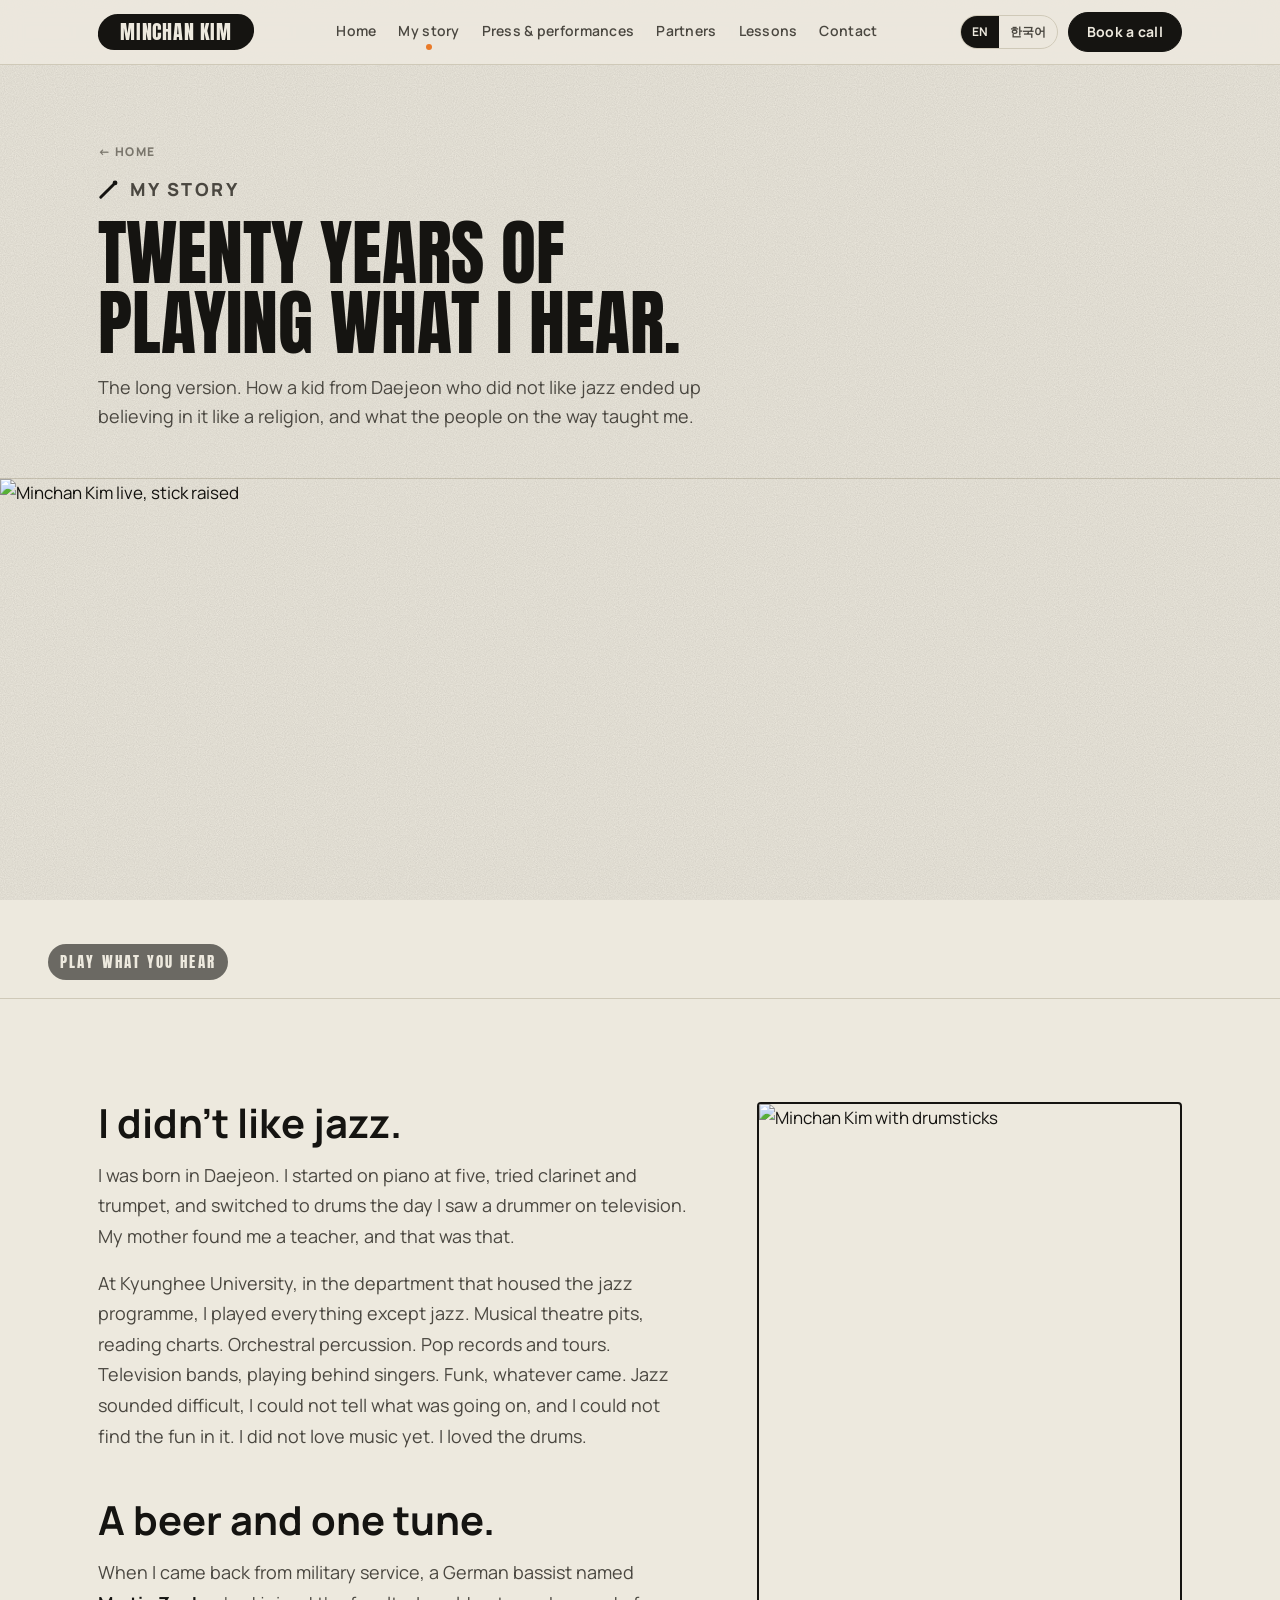
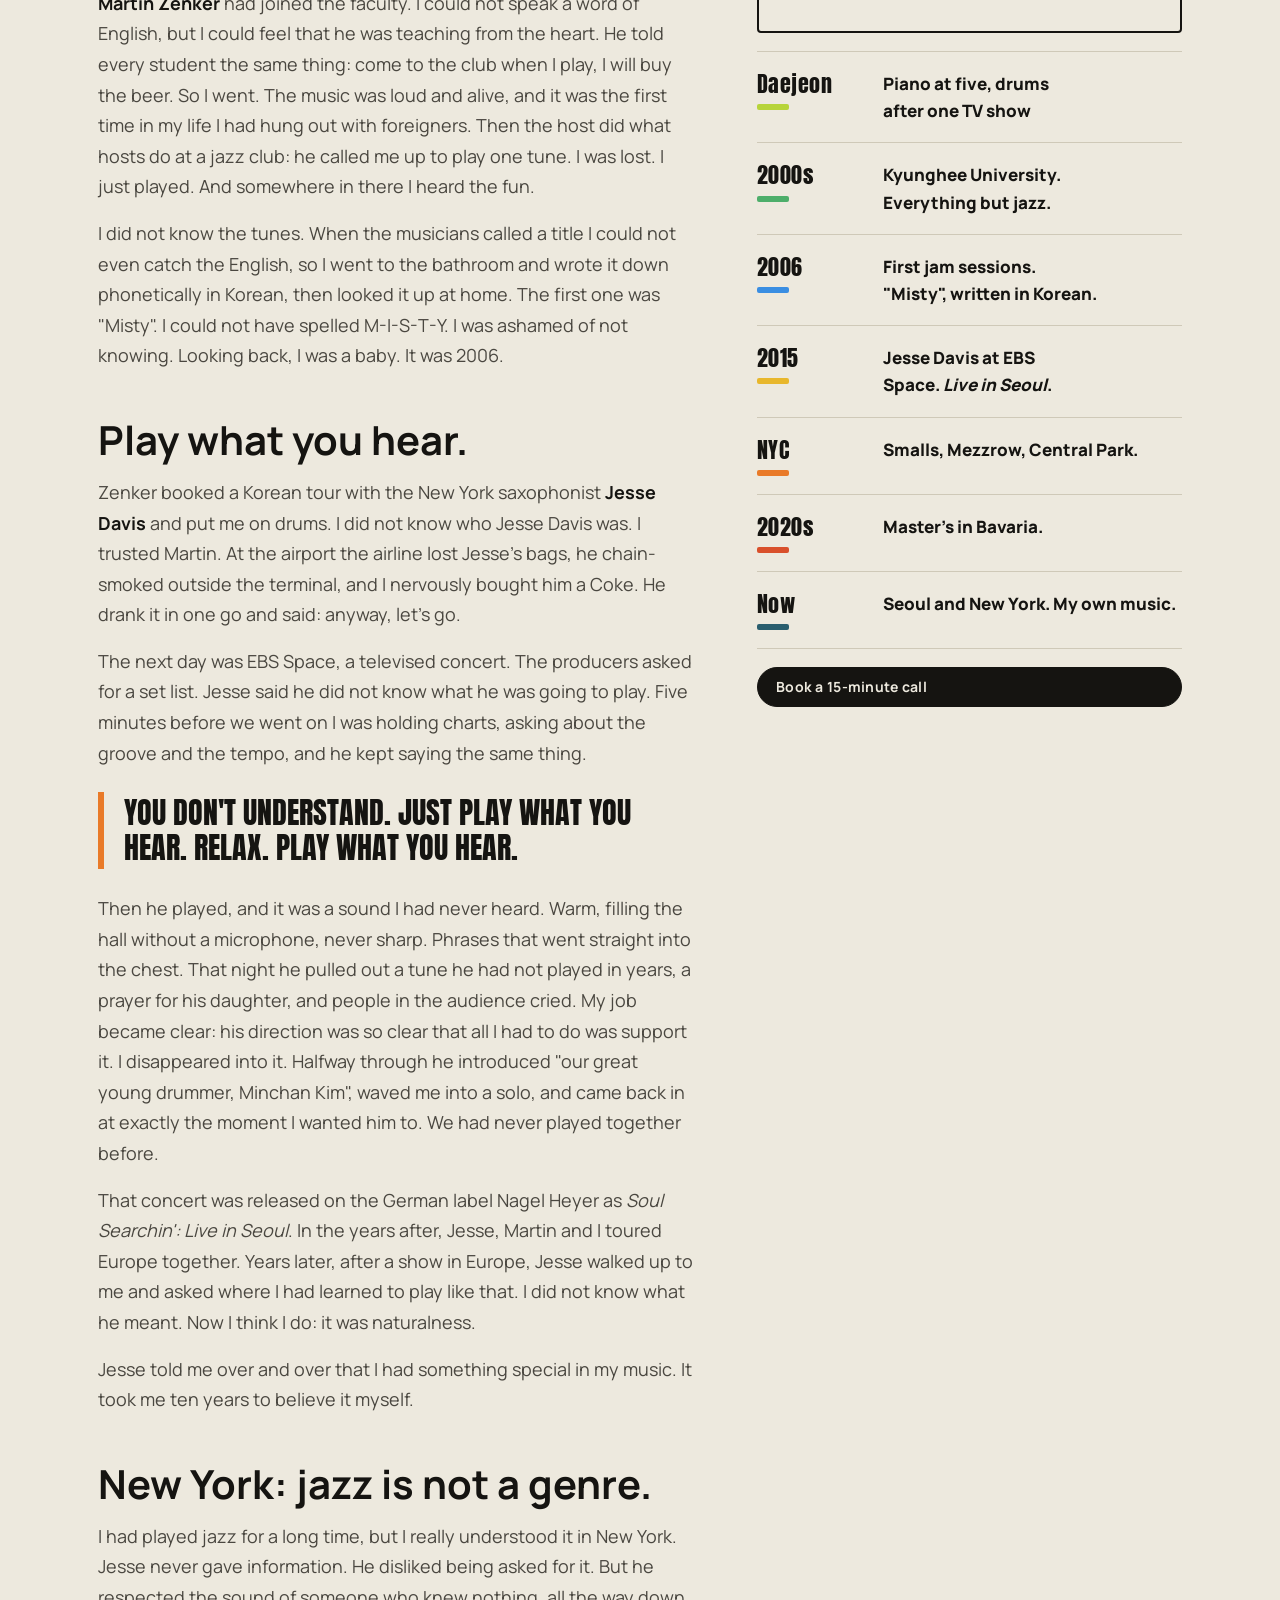
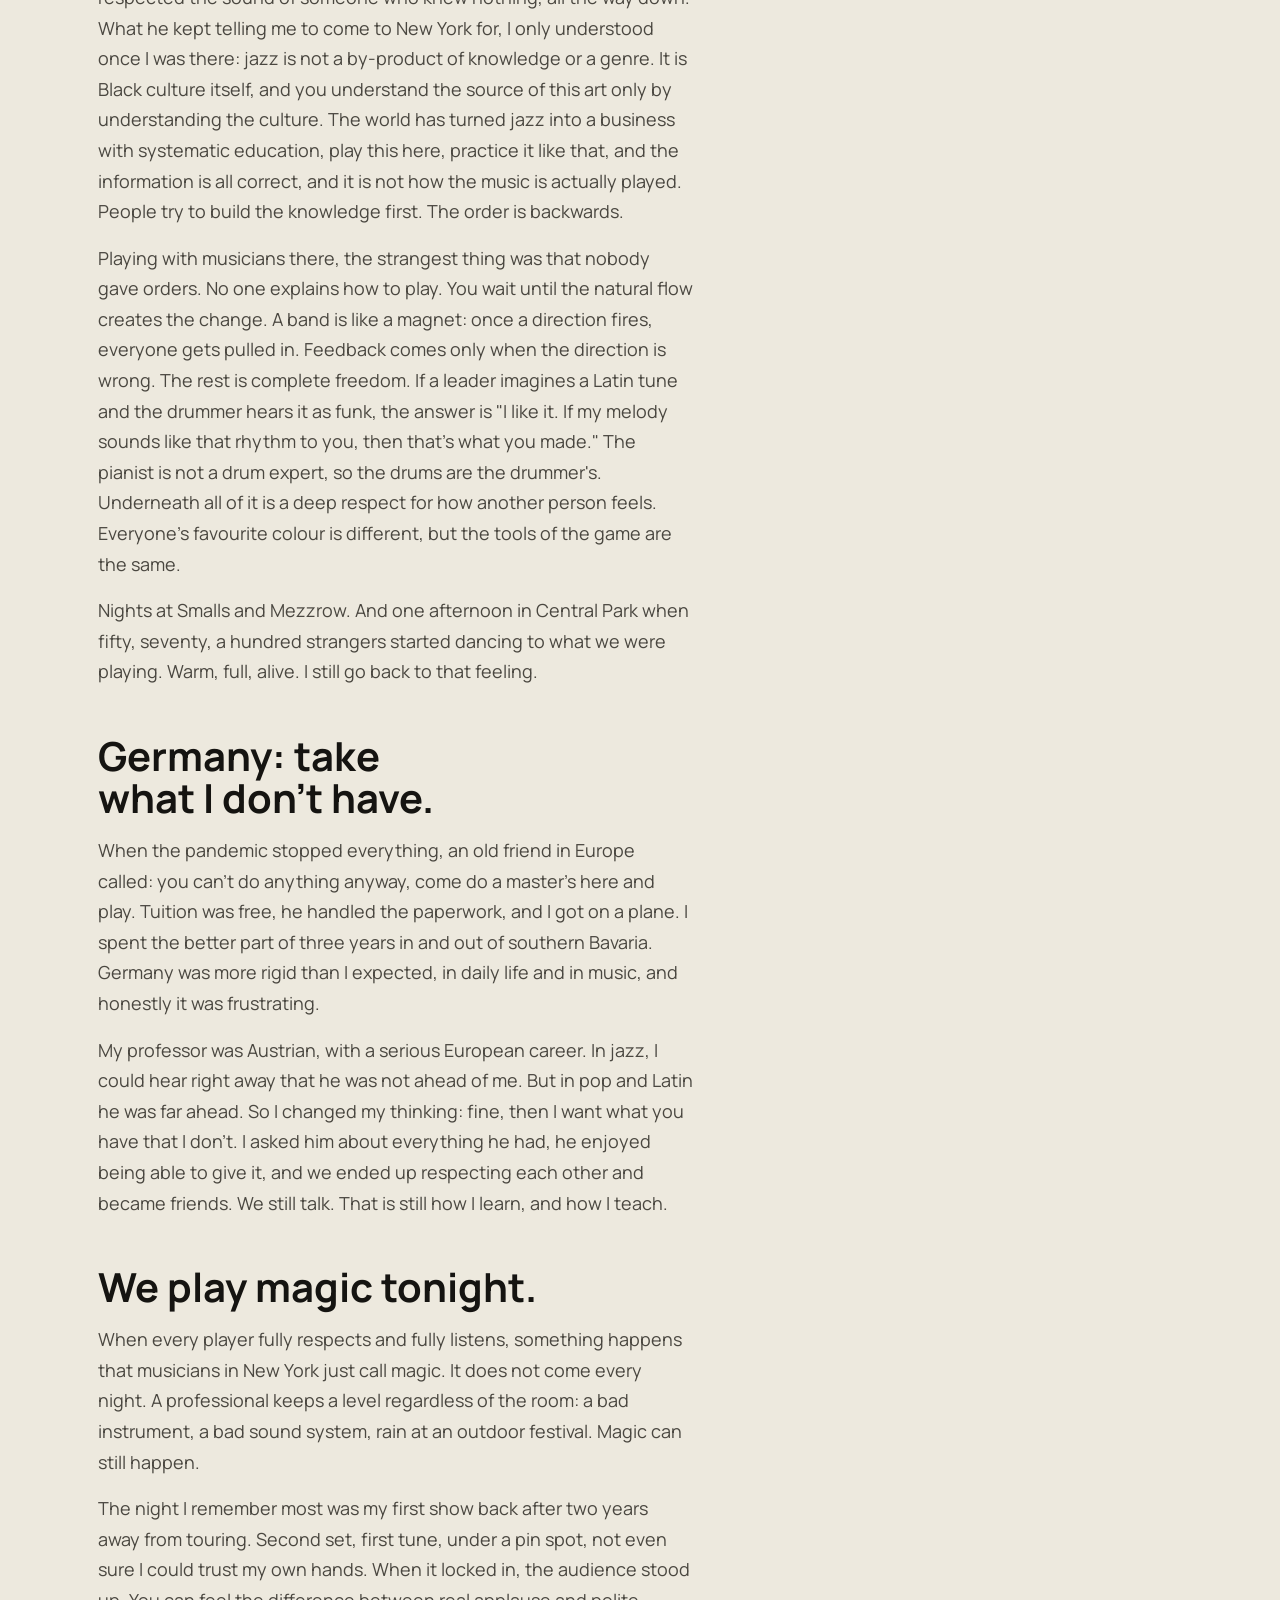
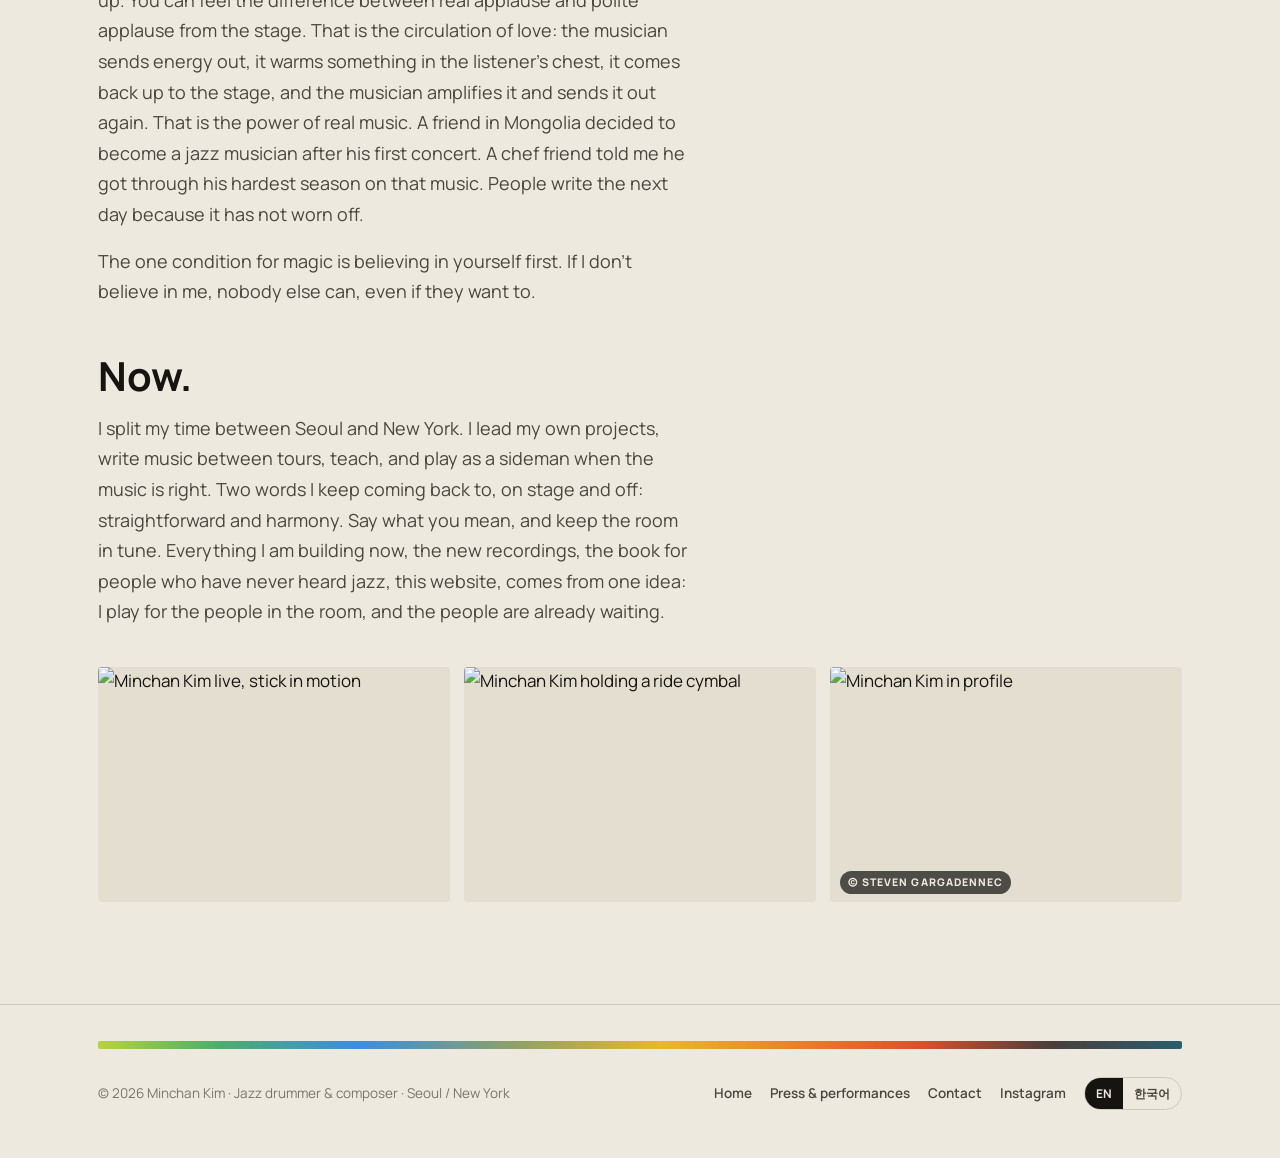
==== about.html @ 1ab917f2 "Add files via upload" ====
<!doctype html>
<html lang="en">
<head>
<meta charset="utf-8">
<meta name="viewport" content="width=device-width, initial-scale=1, viewport-fit=cover">
<title>My Story · Minchan Kim</title>
<link rel="preconnect" href="https://fonts.googleapis.com">
<link rel="stylesheet" href="https://fonts.googleapis.com/css2?family=Anton&family=Black+Han+Sans&family=Manrope:wght@400;500;600;700;800&family=Noto+Sans+KR:wght@400;500;700&display=swap">
<link rel="stylesheet" href="site.css">
</head>
<body>
<svg width="0" height="0" style="position:absolute" aria-hidden="true">
  <symbol id="stick" viewBox="0 0 24 24"><path d="M3 21 L17 7" stroke="currentColor" stroke-width="3.2" stroke-linecap="round" fill="none"/><path d="M3 21 L16.5 7.5" stroke="currentColor" stroke-width="1.6" stroke-linecap="round" fill="none" opacity=".5"/><circle cx="18.6" cy="5.4" r="2.6" fill="currentColor"/></symbol>
</svg>

<header class="nav">
  <div class="wrap">
    <a class="mark" href="index.html" data-page="index.html"><span>Minchan Kim</span></a>
    <nav class="links" id="links">
      <a href="index.html" data-page="index.html" data-i="nav.home">Home</a>
      <a href="about.html" class="here" data-page="about.html" data-i="nav.story">My story</a>
      <a href="press.html" data-page="press.html" data-i="nav.press">Press &amp; performances</a>
      <a href="partners.html" data-page="partners.html" data-i="nav.partners">Partners</a>
      <a href="index.html#lessons" data-i="nav.lessons">Lessons</a>
      <a href="index.html#contact" data-i="nav.contact">Contact</a>
    </nav>
    <div class="navr">
      <div class="lang" role="group" aria-label="Language"><button type="button" class="on" data-lang="en">EN</button><button type="button" data-lang="ko">한국어</button></div>
      <a class="btn solid cal" href="#" target="_blank" rel="noopener" data-i="nav.book">Book a call</a>
      <button class="btn menu-btn" id="menuBtn" aria-expanded="false" aria-controls="links" data-i="nav.menu">Menu</button>
    </div>
  </div>
</header>

<main>
  <section class="pagehead">
    <div class="wrap">
      <div class="head">
        <a class="crumb" href="index.html" data-page="index.html" data-i="crumb">← Home</a>
        <p class="eyebrow"><svg class="stick"><use href="#stick"/></svg><span data-i="ph.eyebrow">My story</span></p>
        <h1 class="display" data-i="ph.h1">Twenty years of<br>playing what I hear.</h1>
        <p data-i="ph.intro">The long version. How a kid from Daejeon who did not like jazz ended up believing in it like a religion, and what the people on the way taught me.</p>
      </div>
    </div>
  </section>

  <div class="band"><img src="img/live-bw-1.jpg" alt="Minchan Kim live, stick raised"><span class="cap" data-i="band.cap">Play what you hear</span></div>

  <section class="block">
    <div class="wrap">
      <div class="article">
        <div class="prose" data-i="story">
          <h2>I didn't like jazz.</h2>
          <p>I was born in Daejeon. I started on piano at five, tried clarinet and trumpet, and switched to drums the day I saw a drummer on television. My mother found me a teacher, and that was that.</p>
          <p>At Kyunghee University, in the department that housed the jazz programme, I played everything except jazz. Musical theatre pits, reading charts. Orchestral percussion. Pop records and tours. Television bands, playing behind singers. Funk, whatever came. Jazz sounded difficult, I could not tell what was going on, and I could not find the fun in it. I did not love music yet. I loved the drums.</p>

          <h2>A beer and one tune.</h2>
          <p>When I came back from military service, a German bassist named <strong>Martin Zenker</strong> had joined the faculty. I could not speak a word of English, but I could feel that he was teaching from the heart. He told every student the same thing: come to the club when I play, I will buy the beer. So I went. The music was loud and alive, and it was the first time in my life I had hung out with foreigners. Then the host did what hosts do at a jazz club: he called me up to play one tune. I was lost. I just played. And somewhere in there I heard the fun.</p>
          <p>I did not know the tunes. When the musicians called a title I could not even catch the English, so I went to the bathroom and wrote it down phonetically in Korean, then looked it up at home. The first one was "Misty". I could not have spelled M-I-S-T-Y. I was ashamed of not knowing. Looking back, I was a baby. It was 2006.</p>

          <h2>Play what you hear.</h2>
          <p>Zenker booked a Korean tour with the New York saxophonist <strong>Jesse Davis</strong> and put me on drums. I did not know who Jesse Davis was. I trusted Martin. At the airport the airline lost Jesse's bags, he chain-smoked outside the terminal, and I nervously bought him a Coke. He drank it in one go and said: anyway, let's go.</p>
          <p>The next day was EBS Space, a televised concert. The producers asked for a set list. Jesse said he did not know what he was going to play. Five minutes before we went on I was holding charts, asking about the groove and the tempo, and he kept saying the same thing.</p>
          <blockquote>You don't understand. Just play what you hear. Relax. Play what you hear.</blockquote>
          <p>Then he played, and it was a sound I had never heard. Warm, filling the hall without a microphone, never sharp. Phrases that went straight into the chest. That night he pulled out a tune he had not played in years, a prayer for his daughter, and people in the audience cried. My job became clear: his direction was so clear that all I had to do was support it. I disappeared into it. Halfway through he introduced "our great young drummer, Minchan Kim", waved me into a solo, and came back in at exactly the moment I wanted him to. We had never played together before.</p>
          <p>That concert was released on the German label Nagel Heyer as <em>Soul Searchin': Live in Seoul</em>. In the years after, Jesse, Martin and I toured Europe together. Years later, after a show in Europe, Jesse walked up to me and asked where I had learned to play like that. I did not know what he meant. Now I think I do: it was naturalness.</p>
          <p>Jesse told me over and over that I had something special in my music. It took me ten years to believe it myself.</p>

          <h2>New York: jazz is not a genre.</h2>
          <p>I had played jazz for a long time, but I really understood it in New York. Jesse never gave information. He disliked being asked for it. But he respected the sound of someone who knew nothing, all the way down. What he kept telling me to come to New York for, I only understood once I was there: jazz is not a by-product of knowledge or a genre. It is Black culture itself, and you understand the source of this art only by understanding the culture. The world has turned jazz into a business with systematic education, play this here, practice it like that, and the information is all correct, and it is not how the music is actually played. People try to build the knowledge first. The order is backwards.</p>
          <p>Playing with musicians there, the strangest thing was that nobody gave orders. No one explains how to play. You wait until the natural flow creates the change. A band is like a magnet: once a direction fires, everyone gets pulled in. Feedback comes only when the direction is wrong. The rest is complete freedom. If a leader imagines a Latin tune and the drummer hears it as funk, the answer is "I like it. If my melody sounds like that rhythm to you, then that's what you made." The pianist is not a drum expert, so the drums are the drummer's. Underneath all of it is a deep respect for how another person feels. Everyone's favourite colour is different, but the tools of the game are the same.</p>
          <p>Nights at Smalls and Mezzrow. And one afternoon in Central Park when fifty, seventy, a hundred strangers started dancing to what we were playing. Warm, full, alive. I still go back to that feeling.</p>

          <h2>Germany: take what I don't have.</h2>
          <p>When the pandemic stopped everything, an old friend in Europe called: you can't do anything anyway, come do a master's here and play. Tuition was free, he handled the paperwork, and I got on a plane. I spent the better part of three years in and out of southern Bavaria. Germany was more rigid than I expected, in daily life and in music, and honestly it was frustrating.</p>
          <p>My professor was Austrian, with a serious European career. In jazz, I could hear right away that he was not ahead of me. But in pop and Latin he was far ahead. So I changed my thinking: fine, then I want what you have that I don't. I asked him about everything he had, he enjoyed being able to give it, and we ended up respecting each other and became friends. We still talk. That is still how I learn, and how I teach.</p>

          <h2>We play magic tonight.</h2>
          <p>When every player fully respects and fully listens, something happens that musicians in New York just call magic. It does not come every night. A professional keeps a level regardless of the room: a bad instrument, a bad sound system, rain at an outdoor festival. Magic can still happen.</p>
          <p>The night I remember most was my first show back after two years away from touring. Second set, first tune, under a pin spot, not even sure I could trust my own hands. When it locked in, the audience stood up. You can feel the difference between real applause and polite applause from the stage. That is the circulation of love: the musician sends energy out, it warms something in the listener's chest, it comes back up to the stage, and the musician amplifies it and sends it out again. That is the power of real music. A friend in Mongolia decided to become a jazz musician after his first concert. A chef friend told me he got through his hardest season on that music. People write the next day because it has not worn off.</p>
          <p>The one condition for magic is believing in yourself first. If I don't believe in me, nobody else can, even if they want to.</p>

          <h2>Now.</h2>
          <p>I split my time between Seoul and New York. I lead my own projects, write music between tours, teach, and play as a sideman when the music is right. Two words I keep coming back to, on stage and off: straightforward and harmony. Say what you mean, and keep the room in tune. Everything I am building now, the new recordings, the book for people who have never heard jazz, this website, comes from one idea: I play for the people in the room, and the people are already waiting.</p>
        </div>

        <aside class="side">
          <div class="photo"><img src="img/portrait-sticks.jpg" alt="Minchan Kim with drumsticks" style="object-position:50% 25%"></div>
          <div class="timeline" data-i="timeline">
            <div class="tl"><div class="when">Daejeon<b style="background:var(--lime)"></b></div><div><h3>Piano at five, drums after one TV show</h3></div></div>
            <div class="tl"><div class="when">2000s<b style="background:var(--green)"></b></div><div><h3>Kyunghee University. Everything but jazz.</h3></div></div>
            <div class="tl"><div class="when">2006<b style="background:var(--sky)"></b></div><div><h3>First jam sessions. "Misty", written in Korean.</h3></div></div>
            <div class="tl"><div class="when">2015<b style="background:var(--mustard)"></b></div><div><h3>Jesse Davis at EBS Space. <em>Live in Seoul</em>.</h3></div></div>
            <div class="tl"><div class="when">NYC<b style="background:var(--orange)"></b></div><div><h3>Smalls, Mezzrow, Central Park.</h3></div></div>
            <div class="tl"><div class="when">2020s<b style="background:var(--red)"></b></div><div><h3>Master's in Bavaria.</h3></div></div>
            <div class="tl"><div class="when">Now<b style="background:var(--teal)"></b></div><div><h3>Seoul and New York. My own music.</h3></div></div>
          </div>
          <a class="btn solid cal" href="#" target="_blank" rel="noopener" data-i="side.btn">Book a 15-minute call</a>
        </aside>
      </div>
      <div class="strip">
        <figure><img src="img/live-bw-blur.jpg" alt="Minchan Kim live, stick in motion" loading="lazy"></figure>
        <figure><img src="img/portrait-ride.jpg" alt="Minchan Kim holding a ride cymbal" loading="lazy" style="object-position:50% 20%"></figure>
        <figure><img src="img/profile-standing.jpg" alt="Minchan Kim in profile" loading="lazy" style="object-position:50% 30%"><figcaption>© Steven Gargadennec</figcaption></figure>
      </div>
    </div>
  </section>
</main>

<footer>
  <div class="wrap">
    <div class="bar"></div>
    <div class="row">
      <span data-i="foot.copy">© 2026 Minchan Kim · Jazz drummer &amp; composer · Seoul / New York</span>
      <nav>
        <a href="index.html" data-page="index.html" data-i="nav.home2">Home</a><a href="press.html" data-page="press.html" data-i="nav.press2">Press &amp; performances</a><a href="index.html#contact" data-i="nav.contact2">Contact</a><a data-ig href="https://www.instagram.com/minchan_jazz/" target="_blank" rel="noopener">Instagram</a>
        <span class="lang" role="group" aria-label="Language"><button type="button" class="on" data-lang="en">EN</button><button type="button" data-lang="ko">한국어</button></span>
      </nav>
    </div>
  </div>
</footer>

<div class="fab" id="fab" aria-label="Contact">
  <span class="dot" aria-hidden="true"></span><span class="t" data-i="fab.t">Want to work together?</span>
  <a class="btn lime cal" href="#" target="_blank" rel="noopener" data-i="fab.call">Book a call</a>
  <a class="btn ghost" href="index.html#contact" data-i="fab.msg">Message</a>
</div>

<script>
window.KO = {
  'nav.home': '홈', 'nav.story': '제 이야기', 'nav.press': '공연과 기사', 'nav.partners': '파트너', 'nav.lessons': '레슨', 'nav.contact': '연락', 'nav.book': '통화 예약', 'nav.menu': '메뉴',
  'nav.home2': '홈', 'nav.press2': '공연과 기사', 'nav.contact2': '연락',
  'crumb': '← 홈', 'ph.eyebrow': '제 이야기', 'ph.h1': '들리는 대로 친,<br>스무 해.',
  'ph.intro': '긴 버전입니다. 재즈를 싫어하던 대전 아이가 어쩌다 이 음악을 종교처럼 믿게 됐는지, 그 길에서 만난 사람들이 무엇을 가르쳐 줬는지.',
  'story': '<h2>재즈를 좋아하지 않았습니다.</h2><p>저는 대전에서 태어났습니다. 다섯 살에 피아노를 시작했고, 클라리넷과 트럼펫을 거쳐, 텔레비전에서 드러머를 본 날 드럼으로 돌아섰습니다. 어머니가 선생님을 찾아 주셨고, 그걸로 정해졌습니다.</p><p>경희대학교 재즈 전공이 있던 학과에서, 저는 재즈만 빼고 다 쳤습니다. 뮤지컬 밴드에서 악보를 보며 연주했고, 오케스트라 타악기를 쳤고, 가요 음반과 투어에 참여했고, 방송에서 가수 뒤에서 쳤습니다. 펑크든 뭐든 오는 대로 쳤습니다. 재즈는 어렵게만 들렸고, 뭘 하는 건지 모르겠고, 그 안에서 어떤 재미도 찾지 못했습니다. 그때 저는 음악을 사랑한 게 아니었습니다. 드럼을 사랑했습니다.</p><h2>맥주 한 잔과 한 곡.</h2><p>군 복무를 마치고 복학했을 때, 독일에서 온 베이시스트 <strong>마틴 젠커</strong>가 학교에 와 있었습니다. 저는 영어를 한마디도 못 했지만, 이 사람이 마음으로 가르치려 한다는 건 느껴졌습니다. 그는 학생들에게 늘 같은 말을 했습니다. 내가 연주하는 날 클럽에 와라, 맥주는 내가 산다. 그래서 갔습니다. 음악은 시끄럽고 살아 있었고, 태어나서 처음으로 외국인들과 어울린 날이었습니다. 그리고 호스트가 재즈 클럽에서 늘 하는 일을 했습니다. 저를 무대로 불러 한 곡을 치게 한 겁니다. 뭐가 뭔지 몰랐습니다. 그냥 쳤습니다. 그 안 어딘가에서, 재미가 들렸습니다.</p><p>곡을 몰랐습니다. 뮤지션들이 곡 제목을 말하면 영어 발음조차 못 알아들어서, 화장실에 들어가 들리는 대로 한글로 적어 두고 집에 가서 찾아봤습니다. 첫 곡이 “미스티”였습니다. M-I-S-T-Y라고 쓸 줄도 몰랐습니다. 모른다는 게 부끄러웠습니다. 지금 보면, 애기였죠. 2006년이었습니다.</p><h2>들리는 대로 쳐라.</h2><p>젠커가 뉴욕 색소포니스트 <strong>제시 데이비스</strong>의 한국 투어를 잡고 저를 드럼에 앉혔습니다. 제시 데이비스가 누군지도 몰랐습니다. 마틴을 믿었을 뿐입니다. 공항에서 항공사가 제시의 짐을 잃어버렸고, 그는 터미널 앞에서 줄담배를 피웠고, 저는 눈치를 보며 콜라를 사다 줬습니다. 그는 단숨에 들이켜고 말했습니다. 아무튼, 가자.</p><p>다음 날은 EBS 스페이스, 방송 녹화 공연이었습니다. 피디들이 세트리스트를 달라고 했습니다. 제시는 뭘 연주할지 모른다고 했습니다. 무대 5분 전, 저는 악보를 들고 그루브와 템포를 물었고, 그는 같은 말만 반복했습니다.</p><blockquote>넌 이해를 못 해. 그냥 들리는 대로 쳐. 릴랙스. 들리는 대로 쳐.</blockquote><p>그리고 그가 연주를 시작했는데, 한 번도 들어 본 적 없는 소리였습니다. 따뜻하고, 마이크 없이도 홀을 다 채우고, 전혀 따갑지 않은 소리. 가슴으로 곧장 들어오는 프레이즈. 그날 밤 그는 몇 년 동안 연주하지 않던 곡을 꺼냈습니다. 딸을 위한 기도 같은 곡이었고, 객석에서 사람들이 울었습니다. 제 역할이 분명해졌습니다. 그의 방향이 너무 명확해서, 저는 그걸 받쳐 주기만 하면 됐습니다. 그 안으로 사라졌습니다. 공연 중간에 그가 “우리의 멋진 젊은 드러머, 김민찬”이라고 소개하며 솔로로 손짓했고, 제가 딱 원하던 순간에 정확히 들어왔습니다. 그 전까지 한 번도 같이 연주해 본 적이 없었습니다.</p><p>그 공연은 독일 레이블 Nagel Heyer에서 《Soul Searchin\': Live in Seoul》로 발매됐습니다. 그 뒤 몇 해 동안 제시와 마틴, 저는 유럽을 함께 돌았습니다. 몇 년 뒤 유럽의 어느 공연이 끝나고, 제시가 무대에서 다가와 물었습니다. 그런 건 대체 어디서 배웠냐고. 무슨 말인지 몰랐습니다. 지금은 알 것 같습니다. 자연스러움이었습니다.</p><p>제시는 제 음악에 특별한 것이 있다고 몇 번이고 말해 줬습니다. 그걸 제가 스스로 믿기까지 10년이 걸렸습니다.</p><h2>뉴욕: 재즈는 장르가 아닙니다.</h2><p>재즈를 오래 쳤지만, 정말 이해한 건 뉴욕에서였습니다. 제시는 정보를 주는 법이 없었습니다. 정보를 달라는 요청 자체를 싫어했습니다. 그러면서도 아무것도 모르는 제 소리를 속 깊은 곳까지 존중했습니다. 그가 왜 자꾸 뉴욕으로 오라고 했는지는 거기 가서야 알았습니다. 재즈는 지식의 부산물도, 장르도 아닙니다. 흑인 문화 그 자체이고, 그 문화를 이해해야만 이 예술의 원천을 이해할 수 있습니다. 세계가 재즈를 비즈니스로 만들면서 체계적인 교육이 생겼습니다. 여기는 이렇게 치고, 이건 이렇게 연습해라. 그 정보는 전부 맞는데, 실제로 그 음악은 그렇게 연주되지 않습니다. 사람들은 지식을 먼저 세우려 합니다. 순서가 거꾸로입니다.</p><p>그곳 뮤지션들과 연주하면서 가장 낯설었던 건, 아무도 지시하지 않는다는 것이었습니다. 누구도 어떻게 치라고 설명하지 않습니다. 자연스러운 흐름이 변화를 만들 때까지 기다립니다. 밴드는 자석 같습니다. 방향이 한번 발사되면 모두가 빨려 들어갑니다. 피드백은 방향이 틀렸을 때만 옵니다. 나머지는 완전한 자유입니다. 리더가 라틴 곡을 상상하고 있어도 드러머가 펑크로 들었다면, 답은 이겁니다. “좋은데. 내 멜로디가 너한테 그런 리듬으로 들린다면, 그건 네가 만든 거야.” 피아니스트는 드럼 전문가가 아니니, 드럼은 드러머의 것입니다. 그 밑바닥에는 다른 사람이 느끼는 것에 대한 깊은 존중이 있습니다. 각자 좋아하는 색은 달라도, 게임의 도구는 같습니다.</p><p>스몰스와 메즈로의 밤들. 그리고 센트럴 파크의 어느 오후, 낯선 사람 쉰 명, 일흔 명, 백 명이 우리 연주에 맞춰 춤추기 시작하던 순간. 따뜻하고, 꽉 차고, 살아 있는 느낌. 저는 지금도 그 느낌으로 돌아갑니다.</p><h2>독일: 내게 없는 것을 가져온다.</h2><p>팬데믹이 모든 걸 멈췄을 때, 유럽에 있던 오랜 친구가 전화를 했습니다. 어차피 아무것도 못 하잖아, 여기 와서 석사 하면서 연주해. 학비는 무료였고, 서류는 친구가 다 처리했고, 저는 비행기를 탔습니다. 그렇게 바이에른 남부를 3년 가까이 오갔습니다. 독일은 생각보다 경직돼 있었습니다. 일상도, 음악도. 솔직히 답답했습니다.</p><p>교수님은 오스트리아 출신으로, 유럽에서 제대로 된 경력을 쌓은 분이었습니다. 재즈만 놓고 보면, 저보다 앞서 있지 않다는 게 바로 들렸습니다. 그런데 팝과 라틴에서는 훨씬 앞서 있었습니다. 그래서 생각을 바꿨습니다. 좋다, 그럼 당신이 가진 것 중에 나한테 없는 걸 가져가겠다. 그가 가진 모든 것을 물었고, 그는 줄 수 있다는 걸 기뻐했고, 우리는 서로를 존중하게 됐고 친구가 됐습니다. 지금도 연락합니다. 저는 지금도 그렇게 배우고, 그렇게 가르칩니다.</p><h2>We play magic tonight.</h2><p>모든 연주자가 온전히 존중하고 온전히 들을 때, 뉴욕 뮤지션들이 그냥 “매직”이라고 부르는 일이 일어납니다. 매일 밤 오지는 않습니다. 프로는 환경과 상관없이 일정 수준을 유지합니다. 악기가 나빠도, 음향이 엉망이어도, 야외 페스티벌에 비가 쏟아져도. 매직은 그래도 올 수 있습니다.</p><p>가장 기억에 남는 밤은 투어를 2년 쉬고 돌아온 첫 공연이었습니다. 두 번째 세트 첫 곡, 핀 조명 아래, 제 손조차 믿지 못하던 상태. 합이 맞아 들어간 순간 객석이 일어섰습니다. 진짜 박수와 예의상 박수의 차이는 무대에서 느껴집니다. 그게 사랑의 순환입니다. 뮤지션이 에너지를 내보내면, 듣는 사람 가슴 어딘가가 따뜻해지고, 그게 다시 무대로 올라오고, 뮤지션이 그걸 받아 증폭해 다시 내보냅니다. 그게 진짜 음악의 힘입니다. 몽골의 한 친구는 첫 공연을 보고 재즈 뮤지션이 되기로 했습니다. 셰프 친구는 가장 힘든 시기를 그 음악으로 버텼다고 했습니다. 여운이 가시지 않아 다음 날 연락해 오는 사람들이 있습니다.</p><p>매직의 조건은 하나입니다. 먼저 자신을 믿는 것. 내가 나를 믿지 않으면, 다른 사람이 나를 믿고 싶어도 받을 수가 없습니다.</p><h2>지금.</h2><p>저는 서울과 뉴욕을 오가며 삽니다. 제 프로젝트를 이끌고, 투어 사이에 곡을 쓰고, 가르치고, 음악이 맞을 때는 사이드맨으로 칩니다. 무대 위에서나 아래에서나 계속 돌아가는 두 단어가 있습니다. 솔직함, 그리고 조화. 하고 싶은 말을 하고, 그 자리를 어울리게 지키는 것. 지금 만들고 있는 모든 것, 새 음원, 재즈를 들어 본 적 없는 사람들을 위한 책, 이 웹사이트는 한 가지 생각에서 나옵니다. 저는 그 자리에 있는 사람들을 위해 연주하고, 사람들은 이미 기다리고 있다는 것.</p>',
  'timeline': '<div class="tl"><div class="when">대전<b style="background:var(--lime)"></b></div><div><h3>다섯 살에 피아노, 텔레비전 한 편에 드럼</h3></div></div><div class="tl"><div class="when">2000년대<b style="background:var(--green)"></b></div><div><h3>경희대. 재즈만 빼고 전부.</h3></div></div><div class="tl"><div class="when">2006<b style="background:var(--sky)"></b></div><div><h3>첫 잼 세션. 한글로 적은 “미스티”.</h3></div></div><div class="tl"><div class="when">2015<b style="background:var(--mustard)"></b></div><div><h3>EBS 스페이스, 제시 데이비스. 《Live in Seoul》.</h3></div></div><div class="tl"><div class="when">뉴욕<b style="background:var(--orange)"></b></div><div><h3>스몰스, 메즈로, 센트럴 파크.</h3></div></div><div class="tl"><div class="when">2020년대<b style="background:var(--red)"></b></div><div><h3>바이에른 석사.</h3></div></div><div class="tl"><div class="when">지금<b style="background:var(--teal)"></b></div><div><h3>서울과 뉴욕. 제 음악.</h3></div></div>',
  'side.btn': '15분 통화 예약', 'band.cap': '들리는 대로 쳐라',
  'foot.copy': '© 2026 김민찬 · 재즈 드러머 & 작곡가 · 서울 / 뉴욕',
  'fab.t': '같이 일해 볼까요?', 'fab.call': '통화 예약', 'fab.msg': '메시지'
};
</script>
<script src="content.js"></script>
<script src="site.js"></script>
</body>
</html>
---- site.css ----
/* minchanjazz.com — shared styles
   Palette from the reference print: ivory paper, ink, and one grainy stripe (lime → sky → mustard → orange → deep teal). */
:root {
  --paper: #EDE9DE; --paper-2: #E3DED0; --ink: #151411; --ink-2: #4A4740; --muted: #7A766C; --line: #CFC9B8;
  --lime: #B7D43A; --green: #4DAE6A; --sky: #3A8EE2; --mustard: #E8B72C; --orange: #E97A28; --red: #D9502B; --teal: #2A5E6E;
  --pill: #151411; --pill-fg: #EDE9DE;
  --font-display: "Anton", "Arial Narrow", Impact, sans-serif;
  --font-display-ko: "Black Han Sans", "Anton", sans-serif;
  --font-body: "Manrope", "Helvetica Neue", Arial, sans-serif;
  --font-body-ko: "Noto Sans KR", "Apple SD Gothic Neo", "Malgun Gothic", sans-serif;
  --stripe: linear-gradient(180deg, var(--lime) 0%, var(--green) 11%, var(--sky) 24%, #8CA06A 38%, var(--mustard) 52%, var(--orange) 66%, var(--red) 76%, #4A3E3C 88%, var(--teal) 100%);
  --stripe-h: linear-gradient(90deg, var(--lime) 0%, var(--green) 11%, var(--sky) 24%, #8CA06A 38%, var(--mustard) 52%, var(--orange) 66%, var(--red) 76%, #4A3E3C 88%, var(--teal) 100%);
  --beat: .4s; /* 150 bpm */
}
@media (prefers-color-scheme: dark) {
  :root:not([data-theme="light"]) { --paper: #16150F; --paper-2: #1F1E17; --ink: #EDE9DE; --ink-2: #C9C4B4; --muted: #8F8A7B; --line: #35332A; --pill: #EDE9DE; --pill-fg: #151411; color-scheme: dark; }
}
:root[data-theme="dark"] { --paper: #16150F; --paper-2: #1F1E17; --ink: #EDE9DE; --ink-2: #C9C4B4; --muted: #8F8A7B; --line: #35332A; --pill: #EDE9DE; --pill-fg: #151411; color-scheme: dark; }

* { box-sizing: border-box; }
html { scroll-behavior: smooth; }
body { margin: 0; background: var(--paper); color: var(--ink); font-family: var(--font-body); font-size: 17px; line-height: 1.6; -webkit-font-smoothing: antialiased; overflow-x: hidden; }
body.ko { font-family: var(--font-body-ko); word-break: keep-all; }
body::before { content: ""; position: fixed; inset: 0; pointer-events: none; z-index: 0; opacity: .22;
  background-image: url("data:image/svg+xml;utf8,<svg xmlns='http://www.w3.org/2000/svg' width='220' height='220'><filter id='n'><feTurbulence type='fractalNoise' baseFrequency='.9' numOctaves='2' stitchTiles='stitch'/><feColorMatrix values='0 0 0 0 0  0 0 0 0 0  0 0 0 0 0  0 0 0 .5 0'/></filter><rect width='100%' height='100%' filter='url(%23n)'/></svg>"); }
a { color: inherit; }
img { max-width: 100%; }
:focus-visible { outline: 3px solid var(--sky); outline-offset: 3px; }
h1, h2, h3 { margin: 0; text-wrap: balance; }
p { margin: 0; }
.display { font-family: var(--font-display); font-weight: 400; text-transform: uppercase; }
body.ko .display { font-family: var(--font-display-ko); text-transform: none; letter-spacing: 0; }
.wrap { position: relative; z-index: 1; max-width: 1180px; margin: 0 auto; padding-inline: clamp(16px, 4vw, 48px); }
.grain::after { content: ""; position: absolute; inset: 0; mix-blend-mode: soft-light; opacity: .9; pointer-events: none;
  background-image: url("data:image/svg+xml;utf8,<svg xmlns='http://www.w3.org/2000/svg' width='200' height='200'><filter id='g'><feTurbulence type='fractalNoise' baseFrequency='1.1' numOctaves='3' stitchTiles='stitch'/></filter><rect width='100%' height='100%' filter='url(%23g)'/></svg>"); }

/* ---------- motion ---------- */
@keyframes rise { from { opacity: 0; transform: translateY(26px); } to { opacity: 1; transform: none; } }
@keyframes hit { 0%, 100% { transform: scale(1); opacity: .35; } 8% { transform: scale(1.45); opacity: 1; } 30% { transform: scale(1); opacity: .35; } }
@keyframes countin { from { opacity: .18; } to { opacity: 1; } }
@keyframes spin { to { transform: rotate(360deg); } }
@keyframes wobble { 0%,100% { transform: rotate(0) } 25% { transform: rotate(-3deg) scale(1.02) } 75% { transform: rotate(3deg) scale(1.02) } }
@keyframes scroll { to { transform: translateX(-50%); } }
@keyframes pulse { 0%,100% { transform: scale(1) } 50% { transform: scale(1.35) } }
.rise { animation: rise .7s cubic-bezier(.2,.7,.2,1) both; }
.rise.b1 { animation-delay: calc(var(--beat) * 0); } .rise.b2 { animation-delay: calc(var(--beat) * 1); } .rise.b3 { animation-delay: calc(var(--beat) * 2); } .rise.b4 { animation-delay: calc(var(--beat) * 3); } .rise.b5 { animation-delay: calc(var(--beat) * 4); }
@media (prefers-reduced-motion: reduce) { html { scroll-behavior: auto; } *, *::before, *::after { animation: none !important; transition: none !important; } .rise { opacity: 1; transform: none; } }

/* ---------- nav ---------- */
.nav { position: sticky; top: env(safe-area-inset-top, 0px); z-index: 20; background: color-mix(in srgb, var(--paper) 88%, transparent); backdrop-filter: blur(10px); border-bottom: 1px solid var(--line); }
.nav .wrap { display: flex; align-items: center; justify-content: space-between; gap: 16px; min-height: 64px; }
.mark { display: inline-flex; align-items: center; justify-content: center; background: var(--pill); color: var(--pill-fg); text-decoration: none; font-family: var(--font-display); font-size: 20px; letter-spacing: .04em; text-transform: uppercase; padding: 6px 22px; border-radius: 999px; transform: skewX(-6deg); line-height: 1.2; }
.mark span { display: inline-block; transform: skewX(6deg); }
.links { display: flex; gap: 22px; align-items: center; }
.links a { position: relative; text-decoration: none; font-weight: 600; font-size: 14px; letter-spacing: .02em; color: var(--ink-2); padding-bottom: 2px; }
.links a::after { content: ""; position: absolute; left: 50%; bottom: -6px; width: 6px; height: 6px; border-radius: 50%; background: var(--orange); transform: translateX(-50%) scale(0); transition: transform .18s cubic-bezier(.3,1.6,.5,1); }
.links a:hover { color: var(--ink); } .links a:hover::after, .links a.here::after { transform: translateX(-50%) scale(1); }
.btn { display: inline-flex; align-items: center; gap: 8px; text-decoration: none; cursor: pointer; font-family: inherit; font-weight: 700; font-size: 14px; letter-spacing: .02em; padding: 10px 18px; border-radius: 999px; border: 1.5px solid var(--ink); color: var(--ink); background: transparent; transition: transform .15s ease, background .15s ease, color .15s ease; line-height: 1.3; }
.btn:hover { transform: translateY(-1px) rotate(-1.5deg); }
.btn.solid { background: var(--pill); color: var(--pill-fg); border-color: var(--pill); }
.btn.solid:hover { background: var(--orange); border-color: var(--orange); color: #151411; }
.btn.lime { background: var(--lime); color: #151411; border-color: var(--lime); }
.btn.lime:hover { background: var(--mustard); border-color: var(--mustard); }
.lang { display: inline-flex; border: 1.5px solid var(--line); border-radius: 999px; overflow: hidden; font-size: 12px; font-weight: 700; }
.lang button { font: inherit; padding: 6px 11px; border: 0; background: transparent; color: var(--ink-2); cursor: pointer; }
.lang button.on { background: var(--ink); color: var(--paper); }
.menu-btn { display: none; }
.navr { display: flex; gap: 10px; align-items: center; }
@media (max-width: 860px) {
  .links { display: none; }
  .links.open { display: flex; position: absolute; left: 0; right: 0; top: 100%; flex-direction: column; align-items: flex-start; gap: 0; background: var(--paper); border-bottom: 1px solid var(--line); padding: 8px clamp(16px, 4vw, 48px) 16px; }
  .links.open a { padding: 10px 0; font-size: 16px; } .links.open a::after { display: none; }
  .menu-btn { display: inline-flex; padding: 8px 12px; }
  .nav .wrap { position: relative; }
  .nav .btn.solid { display: none; }
  .mark { font-size: 17px; padding: 5px 16px; }
}

/* ---------- eyebrow / headings ---------- */
.eyebrow { font-size: 12px; font-weight: 800; letter-spacing: .14em; text-transform: uppercase; color: var(--ink-2); display: flex; align-items: center; gap: 10px; }
body.ko .eyebrow { letter-spacing: .06em; }
.eyebrow .stick { width: 22px; height: 22px; flex: none; color: var(--ink); }
section.block { padding-block: clamp(56px, 8vw, 110px); border-bottom: 1px solid var(--line); }
.head { display: grid; gap: 14px; margin-bottom: clamp(28px, 4vw, 48px); max-width: 760px; }
.head h2, .head h1 { font-size: clamp(40px, 6vw, 72px); line-height: .98; }
body.ko .head h2, body.ko .head h1 { font-size: clamp(34px, 5.2vw, 60px); line-height: 1.1; }
.head p { color: var(--ink-2); font-size: 18px; max-width: 36em; }
.head .actions { display: flex; flex-wrap: wrap; gap: 10px; margin-top: 6px; }

/* ---------- hero ---------- */
.hero { padding-block: clamp(36px, 6vw, 80px) clamp(32px, 5vw, 64px); overflow: hidden; }
.hero .wrap { display: grid; grid-template-columns: minmax(0, 1fr) clamp(280px, 34vw, 460px); gap: clamp(24px, 5vw, 64px); align-items: stretch; }
.hero h1 { font-size: clamp(64px, 10vw, 128px); line-height: .92; letter-spacing: .005em; margin-top: 18px; }
body.ko .hero h1 { font-size: clamp(60px, 10vw, 136px); line-height: 1.02; }
.hero h1 .w { display: inline-block; }
.hero h1 em { font-style: normal; color: var(--orange); }
.hero .lede { max-width: 34em; margin-top: 26px; font-size: clamp(17px, 1.5vw, 20px); line-height: 1.55; color: var(--ink-2); font-weight: 500; }
.hero .cta { display: flex; flex-wrap: wrap; gap: 12px; margin-top: 30px; }
.groove { margin-top: 40px; display: grid; gap: 10px; }
.countin { font-family: var(--font-display); font-size: 15px; letter-spacing: .16em; text-transform: uppercase; color: var(--ink-2); display: flex; gap: 12px; }
.countin span { opacity: .18; animation: countin .05s linear forwards; }
.countin span:nth-child(1) { animation-delay: calc(var(--beat) * 1); } .countin span:nth-child(2) { animation-delay: calc(var(--beat) * 2); }
.countin span:nth-child(3) { animation-delay: calc(var(--beat) * 3); } .countin span:nth-child(4) { animation-delay: calc(var(--beat) * 3.5); }
.countin span:nth-child(5) { animation-delay: calc(var(--beat) * 4); } .countin span:nth-child(6) { animation-delay: calc(var(--beat) * 4.5); }
.ride { display: flex; align-items: center; gap: 14px; }
.ride .dots { display: flex; align-items: center; gap: 10px; }
.ride .d { width: 14px; height: 14px; border-radius: 50%; background: var(--ink); opacity: .35; animation: hit calc(var(--beat) * 4) linear infinite; }
.ride .d.s { width: 8px; height: 8px; background: var(--orange); }
.ride .d:nth-child(1) { animation-delay: calc(var(--beat) * 5); } .ride .d:nth-child(2) { animation-delay: calc(var(--beat) * 6); }
.ride .d:nth-child(3) { animation-delay: calc(var(--beat) * 6.667); } .ride .d:nth-child(4) { animation-delay: calc(var(--beat) * 7); }
.ride .d:nth-child(5) { animation-delay: calc(var(--beat) * 8); } .ride .d:nth-child(6) { animation-delay: calc(var(--beat) * 8.667); }
.ride .lbl { font-size: 11px; font-weight: 800; letter-spacing: .14em; text-transform: uppercase; color: var(--muted); }
.visual { position: relative; min-height: 540px; }
.visual .stripe { position: absolute; right: 0; top: 0; bottom: 0; width: 34%; background: var(--stripe); border-radius: 4px; overflow: hidden; box-shadow: 0 30px 60px -40px rgba(0,0,0,.45); }
.visual .stripe .tag { position: absolute; left: 50%; bottom: 14px; transform: translateX(-50%) rotate(180deg); writing-mode: vertical-rl; font-family: var(--font-display); font-size: 13px; letter-spacing: .14em; text-transform: uppercase; color: rgba(255,255,255,.85); white-space: nowrap; }
.visual .photo { position: absolute; left: 0; top: 7%; width: 76%; height: 86%; border-radius: 4px; overflow: hidden; background: var(--paper-2); border: 2px solid var(--ink); animation: rise .9s cubic-bezier(.2,.7,.2,1) both; animation-delay: calc(var(--beat) * 2); }
.visual .photo img { width: 100%; height: 100%; object-fit: cover; object-position: 62% 40%; display: block; filter: saturate(.92) contrast(1.05); }
.cymbal { position: absolute; left: -34px; bottom: -22px; width: 170px; height: 170px; animation: spin 26s linear infinite; filter: drop-shadow(0 14px 18px rgba(0,0,0,.28)); }
.cymbal:hover { animation: spin 26s linear infinite, wobble .5s ease; }
@media (max-width: 760px) {
  .hero .wrap { grid-template-columns: 1fr; }
  .visual { min-height: 0; height: 440px; max-width: 420px; }
  .cymbal { width: 130px; height: 130px; left: -24px; bottom: -14px; }
}

/* ---------- facts / ticker ---------- */
.facts { border-block: 1px solid var(--line); }
.facts .wrap { display: grid; grid-template-columns: repeat(4, minmax(0, 1fr)); }
.fact { padding: 22px 20px 22px 0; border-right: 1px solid var(--line); min-width: 0; }
.fact + .fact { padding-left: 20px; } .fact:last-child { border-right: 0; }
.fact .k { font-size: 11px; font-weight: 800; letter-spacing: .14em; text-transform: uppercase; color: var(--muted); }
.fact .v { margin-top: 6px; font-weight: 700; font-size: 16px; line-height: 1.4; }
.fact .v small { display: block; font-weight: 500; color: var(--ink-2); font-size: 14px; }
@media (max-width: 860px) { .facts .wrap { grid-template-columns: repeat(2, minmax(0,1fr)); } .fact:nth-child(2) { border-right: 0; } .fact:nth-child(n+3) { border-top: 1px solid var(--line); } .fact:nth-child(3) { padding-left: 0; } }
.ticker { overflow: hidden; border-bottom: 1px solid var(--line); background: var(--paper-2); }
.ticker .track { display: flex; width: max-content; animation: scroll 40s linear infinite; }
.ticker span { white-space: nowrap; padding: 12px 22px; font-family: var(--font-display); font-size: 18px; letter-spacing: .08em; text-transform: uppercase; color: var(--ink-2); }
body.ko .ticker span { font-family: var(--font-display-ko); letter-spacing: .02em; }
.ticker span i { font-style: normal; color: var(--orange); margin-left: 44px; display: inline-block; animation: pulse calc(var(--beat) * 2) ease-in-out infinite; }

/* ---------- about (short) ---------- */
.about2 { display: grid; grid-template-columns: minmax(0, 5fr) minmax(0, 4fr) minmax(0, 3fr); gap: clamp(20px, 3vw, 40px); align-items: start; }
.about2 .pic { border-radius: 4px; overflow: hidden; border: 2px solid var(--ink); aspect-ratio: 4 / 5; max-width: 100%; position: relative; }
.about2 .pic img { width: 100%; height: 100%; object-fit: cover; display: block; }
@media (max-width: 1000px) { .about2 { grid-template-columns: minmax(0, 7fr) minmax(0, 5fr); } .about2 .pic { grid-column: 1 / -1; aspect-ratio: 16 / 10; } .about2 .pic img { object-position: 50% 35%; } }
.bio { font-size: 18px; line-height: 1.65; color: var(--ink-2); display: grid; gap: 18px; max-width: 36em; }
.bio strong { color: var(--ink); font-weight: 700; }
.bio .actions { display: flex; gap: 10px; flex-wrap: wrap; margin-top: 6px; }
.quotes { display: grid; gap: 14px; }
.quotes.row { margin-top: clamp(40px, 6vw, 72px); grid-template-columns: repeat(3, minmax(0,1fr)); gap: 16px; }
.q { padding: 24px 22px; border-radius: 6px; background: var(--paper-2); display: grid; gap: 10px; align-content: start; transition: transform .2s ease; }
.q:hover { transform: translateY(-3px) rotate(-.4deg); }
.q b { display: block; width: 44px; height: 8px; border-radius: 2px; }
.q p { font-family: var(--font-display); font-size: clamp(22px, 2.2vw, 28px); line-height: 1.1; text-transform: uppercase; letter-spacing: .01em; }
body.ko .q p { font-family: var(--font-display-ko); text-transform: none; font-size: clamp(21px, 2vw, 25px); line-height: 1.25; }
.q small { color: var(--ink-2); font-size: 14.5px; line-height: 1.5; }
@media (max-width: 860px) { .about2 { grid-template-columns: 1fr; } .quotes.row { grid-template-columns: 1fr; } }

/* ---------- photo strip / band ---------- */
.strip { margin-top: 40px; display: grid; grid-template-columns: repeat(3, minmax(0,1fr)); gap: 14px; }
.strip figure { margin: 0; position: relative; border-radius: 4px; overflow: hidden; aspect-ratio: 3 / 2; max-width: 100%; background: var(--paper-2); }
.strip img, .band img { width: 100%; height: 100%; object-fit: cover; display: block; }
.strip figcaption, .photos figcaption { position: absolute; left: 10px; bottom: 8px; font-size: 10.5px; font-weight: 800; letter-spacing: .1em; text-transform: uppercase; color: #EDE9DE; background: rgba(21,20,17,.72); padding: 3px 8px; border-radius: 999px; }
@media (max-width: 760px) { .strip { grid-template-columns: 1fr; } }
.band { position: relative; height: clamp(260px, 42vw, 520px); overflow: hidden; border-bottom: 1px solid var(--line); }
.band img { object-position: 50% 30%; filter: contrast(1.04); }
.band .cap { position: absolute; left: clamp(16px, 4vw, 48px); bottom: 18px; font-family: var(--font-display); font-size: clamp(13px, 1.4vw, 15px); letter-spacing: .14em; text-transform: uppercase; color: #EDE9DE; background: rgba(21,20,17,.6); padding: 6px 12px; border-radius: 999px; }
body.ko .band .cap { font-family: var(--font-display-ko); letter-spacing: .04em; }

/* ---------- partners ---------- */
.partners { display: grid; grid-template-columns: repeat(3, minmax(0,1fr)); gap: 18px; }
.partner { border: 1.5px solid var(--line); border-radius: 6px; padding: 26px 24px; display: grid; gap: 10px; align-content: start; min-width: 0; background: var(--paper); transition: transform .2s ease, border-color .2s ease; }
.partner:hover { transform: translateY(-3px); border-color: var(--ink); }
.partner .ptop { display: flex; justify-content: space-between; align-items: center; gap: 10px; margin-bottom: 6px; }
.partner .since { font-size: 11.5px; font-weight: 800; letter-spacing: .1em; text-transform: uppercase; color: var(--muted); }
.partner .eyebrow { color: var(--muted); }
.partner h3 { font-size: 24px; font-weight: 800; line-height: 1.15; }
.partner .what { color: var(--ink); font-size: 15.5px; font-weight: 600; }
.partner .whylbl { margin-top: 8px; font-size: 11px; font-weight: 800; letter-spacing: .14em; text-transform: uppercase; color: var(--muted); }
body.ko .partner .whylbl { letter-spacing: .04em; }
.partner .why { color: var(--ink-2); font-size: 15px; line-height: 1.6; }
.partner .pbtns { display: flex; flex-wrap: wrap; gap: 8px; margin-top: 8px; }
.copy.big { font-size: 13px; padding: 9px 14px; text-transform: none; letter-spacing: 0; }
@media (max-width: 960px) { .partners { grid-template-columns: 1fr; } }
.lookfor { display: grid; grid-template-columns: repeat(3, minmax(0,1fr)); gap: 16px; }
.lookfor .item { padding: 22px; border-radius: 6px; background: var(--paper-2); display: grid; gap: 8px; align-content: start; }
.lookfor .item b { display: block; width: 44px; height: 8px; border-radius: 2px; }
.lookfor h3 { font-size: 18px; font-weight: 800; } .lookfor p { color: var(--ink-2); font-size: 15px; }
@media (max-width: 860px) { .lookfor { grid-template-columns: 1fr; } }
.linkrow { margin-top: 28px; display: flex; flex-wrap: wrap; align-items: center; justify-content: space-between; gap: 14px; padding: 20px 24px; border-radius: 6px; background: var(--paper-2); }
.linkrow p { font-weight: 600; color: var(--ink); }

/* ---------- timeline (story page) ---------- */
.timeline { border-top: 1px solid var(--line); }
.tl { display: grid; grid-template-columns: 110px minmax(0, 1fr); gap: 16px; padding: 18px 0; border-bottom: 1px solid var(--line); }
.tl .when { font-family: var(--font-display); font-size: 22px; letter-spacing: .02em; line-height: 1.1; padding-top: 2px; }
body.ko .tl .when { font-family: var(--font-display-ko); font-size: 20px; }
.tl .when b { display: block; width: 32px; height: 6px; border-radius: 2px; margin-top: 8px; transition: width .35s cubic-bezier(.2,.8,.2,1); }
.tl:hover .when b { width: 72px; }
.tl h3 { font-size: 17px; font-weight: 800; }
.tl p { margin-top: 4px; color: var(--ink-2); font-size: 15.5px; }

/* ---------- article (story page) ---------- */
.article { display: grid; grid-template-columns: minmax(0, 7fr) minmax(0, 5fr); gap: clamp(28px, 5vw, 72px); align-items: start; }
.prose { max-width: 38em; font-size: 18px; line-height: 1.7; color: var(--ink-2); }
.prose h2 { font-size: clamp(28px, 3.4vw, 40px); line-height: 1.05; color: var(--ink); margin: 48px 0 16px; }
body.ko .prose h2 { font-size: clamp(24px, 3vw, 34px); line-height: 1.2; }
.prose h2:first-child { margin-top: 0; }
.prose p + p { margin-top: 16px; }
.prose strong { color: var(--ink); }
.prose blockquote { margin: 24px 0; padding: 4px 0 4px 20px; border-left: 6px solid var(--orange); font-family: var(--font-display); font-size: clamp(22px, 2.4vw, 30px); line-height: 1.15; text-transform: uppercase; color: var(--ink); }
body.ko .prose blockquote { font-family: var(--font-display-ko); text-transform: none; font-size: clamp(21px, 2.2vw, 26px); line-height: 1.3; }
.side { position: sticky; top: calc(84px + env(safe-area-inset-top, 0px)); display: grid; gap: 18px; }
.side .photo { border-radius: 4px; overflow: hidden; border: 2px solid var(--ink); aspect-ratio: 4 / 5; max-width: 100%; }
.side .photo img { width: 100%; height: 100%; object-fit: cover; object-position: 62% 40%; display: block; }
@media (max-width: 860px) { .article { grid-template-columns: 1fr; } .side { position: static; } }

/* ---------- shows ---------- */
.shows { border-top: 1px solid var(--line); }
.show { display: grid; grid-template-columns: 120px minmax(0, 1fr) auto; gap: 20px; align-items: center; padding: 20px 0; border-bottom: 1px solid var(--line); }
.show .date { font-family: var(--font-display); font-size: 30px; line-height: 1; letter-spacing: .01em; font-variant-numeric: tabular-nums; }
body.ko .show .date { font-family: var(--font-display-ko); }
.show .date small { display: block; font-family: var(--font-body); font-size: 12px; font-weight: 800; letter-spacing: .12em; text-transform: uppercase; color: var(--muted); margin-top: 4px; }
body.ko .show .date small { font-family: var(--font-body-ko); letter-spacing: .04em; }
.show h3 { font-size: 18px; font-weight: 800; }
.show p { color: var(--ink-2); font-size: 15px; margin-top: 2px; }
.show .pillrow { display: flex; flex-wrap: wrap; gap: 8px; margin-top: 8px; }
.chip { font-size: 11.5px; font-weight: 800; letter-spacing: .08em; text-transform: uppercase; padding: 4px 10px; border-radius: 999px; border: 1.5px solid var(--line); color: var(--ink-2); }
body.ko .chip { letter-spacing: .02em; }
.chip.hot { background: var(--lime); color: #151411; border-color: var(--lime); }
.show .act { display: flex; gap: 8px; flex-wrap: wrap; justify-content: flex-end; }
@media (max-width: 700px) { .show { grid-template-columns: 1fr; gap: 10px; } .show .act { justify-content: flex-start; } }
.notice { margin-top: 24px; display: grid; grid-template-columns: minmax(0,1fr) auto; gap: 16px; align-items: center; padding: 22px 24px; border-radius: 6px; background: var(--paper-2); }
.notice p { color: var(--ink-2); font-size: 15.5px; } .notice p strong { color: var(--ink); }
.notice form { display: flex; gap: 8px; }
.notice input { font: inherit; font-size: 14px; padding: 10px 14px; border-radius: 999px; border: 1.5px solid var(--line); background: var(--paper); color: var(--ink); min-width: 0; width: 230px; }
@media (max-width: 700px) { .notice { grid-template-columns: 1fr; } .notice form { flex-wrap: wrap; } .notice input { width: 100%; } }
.past { margin-top: 40px; }
.past h3 { font-size: 12px; font-weight: 800; letter-spacing: .14em; text-transform: uppercase; color: var(--muted); margin-bottom: 12px; }
.past ul { list-style: none; margin: 0; padding: 0; display: flex; flex-wrap: wrap; gap: 8px; }
.past li { font-size: 14px; font-weight: 600; padding: 7px 14px; border-radius: 999px; border: 1.5px solid var(--line); color: var(--ink-2); }

/* ---------- videos ---------- */
.videos { display: grid; grid-template-columns: repeat(3, minmax(0,1fr)); gap: 18px; }
.vid { display: grid; gap: 12px; text-decoration: none; align-content: start; }
.vid .thumb { position: relative; aspect-ratio: 16 / 10; max-width: 100%; border-radius: 6px; overflow: hidden; background-size: 220% 220%; background-position: 0 0; transition: background-position 1.2s ease; }
.vid .thumb.g1 { background-image: var(--stripe-h); background-size: 220% 100%; }
.vid .thumb.g2 { background-image: linear-gradient(160deg, var(--sky), var(--green) 45%, var(--lime), var(--sky)); }
.vid .thumb.g3 { background-image: linear-gradient(200deg, var(--mustard), var(--orange) 50%, var(--teal), var(--mustard)); }
.vid .thumb.g4 { background-image: linear-gradient(140deg, var(--red), var(--orange) 40%, var(--mustard), var(--red)); }
.vid .thumb.g5 { background-image: linear-gradient(220deg, var(--teal), var(--sky) 50%, var(--lime), var(--teal)); }
.vid .thumb img { position: absolute; inset: 0; width: 100%; height: 100%; object-fit: cover; }
.vid:hover .thumb { background-position: 100% 100%; }
.vid .play { position: absolute; z-index: 1; left: 50%; top: 50%; transform: translate(-50%, -50%); width: 64px; height: 64px; border-radius: 50%; background: #151411; color: #EDE9DE; display: grid; place-items: center; transition: transform .15s ease; }
.vid:hover .play { transform: translate(-50%, -50%) scale(1.08); }
.vid .play svg { margin-left: 4px; }
.vid h3 { font-size: 16.5px; font-weight: 800; }
.vid p { color: var(--ink-2); font-size: 14.5px; margin-top: 2px; }
.vid .meta { font-size: 11.5px; font-weight: 800; letter-spacing: .1em; text-transform: uppercase; color: var(--muted); margin-top: 6px; }
@media (max-width: 860px) { .videos { grid-template-columns: 1fr; } }

/* ---------- press list ---------- */
.presslist { border-top: 1px solid var(--line); }
.pressitem { display: grid; grid-template-columns: 110px minmax(0,1fr) auto; gap: 16px; align-items: center; padding: 18px 0; border-bottom: 1px solid var(--line); text-decoration: none; }
.pressitem .y { font-family: var(--font-display); font-size: 22px; }
body.ko .pressitem .y { font-family: var(--font-display-ko); }
.pressitem h3 { font-size: 17px; font-weight: 800; } .pressitem p { color: var(--ink-2); font-size: 14.5px; margin-top: 2px; }
@media (max-width: 700px) { .pressitem { grid-template-columns: 1fr; gap: 6px; } }
.photos { display: grid; grid-template-columns: repeat(4, minmax(0,1fr)); gap: 14px; }
.photos figure { margin: 0; border-radius: 4px; overflow: hidden; aspect-ratio: 4 / 5; max-width: 100%; background: var(--paper-2); position: relative; }
.photos figure.wide { grid-column: span 2; aspect-ratio: 8 / 5; }
.photos img { width: 100%; height: 100%; object-fit: cover; display: block; transition: transform .6s ease; }
.photos figure:hover img { transform: scale(1.03); }
@media (max-width: 860px) { .photos { grid-template-columns: repeat(2, minmax(0,1fr)); } }

/* ---------- lessons ---------- */
.lessons { display: grid; grid-template-columns: minmax(0, 7fr) minmax(0, 5fr); gap: clamp(28px, 5vw, 72px); align-items: start; }
.principles { border-top: 1px solid var(--line); }
.pr { display: grid; grid-template-columns: 56px minmax(0,1fr); gap: 16px; padding: 22px 0; border-bottom: 1px solid var(--line); }
.pr .n { font-family: var(--font-display); font-size: 38px; line-height: .9; transition: transform .2s cubic-bezier(.3,1.6,.5,1); }
.pr:hover .n { transform: translateY(-4px) rotate(-6deg); }
.pr h3 { font-size: 19px; font-weight: 800; } .pr p { margin-top: 6px; color: var(--ink-2); font-size: 15.5px; }
.offer { position: sticky; top: calc(84px + env(safe-area-inset-top, 0px)); padding: 28px; border-radius: 6px; background: var(--ink); color: var(--paper); display: grid; gap: 14px; }
:root[data-theme="dark"] .offer { background: var(--paper-2); color: var(--ink); }
@media (prefers-color-scheme: dark) { :root:not([data-theme="light"]) .offer { background: var(--paper-2); color: var(--ink); } }
.offer .eyebrow { color: inherit; opacity: .7; } .offer .eyebrow .stick { color: inherit; }
.offer h3 { font-size: 34px; line-height: 1; } body.ko .offer h3 { font-size: 28px; line-height: 1.2; }
.offer ul { margin: 0; padding: 0; list-style: none; display: grid; gap: 10px; font-size: 15px; }
.offer li { display: grid; grid-template-columns: 14px minmax(0,1fr); gap: 10px; align-items: start; opacity: .92; }
.offer li b { width: 14px; height: 14px; border-radius: 50%; margin-top: 5px; }
.offer .btn { justify-self: start; }
@media (max-width: 860px) { .lessons { grid-template-columns: 1fr; } .offer { position: static; } }

/* ---------- works ---------- */
.works { display: grid; grid-template-columns: repeat(3, minmax(0,1fr)); gap: 18px; }
.work { border: 1.5px solid var(--line); border-radius: 6px; padding: 24px; display: grid; gap: 12px; align-content: start; min-width: 0; transition: transform .2s ease, border-color .2s ease; }
.work:hover { transform: translateY(-3px); border-color: var(--ink); }
.work .swatch { height: 10px; border-radius: 2px; }
.work .eyebrow { color: var(--muted); }
.work h3 { font-size: 22px; font-weight: 800; line-height: 1.2; }
.work p { color: var(--ink-2); font-size: 15px; }
.work .btn { justify-self: start; margin-top: 4px; }
@media (max-width: 860px) { .works { grid-template-columns: 1fr; } }

/* ---------- are you ---------- */
.areyou { background: var(--ink); color: var(--paper); border-bottom: 0; position: relative; overflow: hidden; }
:root[data-theme="dark"] .areyou { background: var(--paper-2); color: var(--ink); }
@media (prefers-color-scheme: dark) { :root:not([data-theme="light"]) .areyou { background: var(--paper-2); color: var(--ink); } }
.areyou .head { max-width: none; }
.areyou .head h2 { font-size: clamp(56px, 9vw, 120px); line-height: .92; }
body.ko .areyou .head h2 { font-size: clamp(44px, 7vw, 92px); line-height: 1.05; }
.areyou .eyebrow { color: inherit; opacity: .7; } .areyou .eyebrow .stick { color: inherit; }
.ask { list-style: none; margin: 0; padding: 0; display: grid; border-top: 1px solid rgba(237,233,222,.22); }
.ask li { display: grid; grid-template-columns: 34px minmax(0,1fr); gap: 16px; align-items: center; padding: 18px 0; border-bottom: 1px solid rgba(237,233,222,.22); font-size: clamp(20px, 2.6vw, 30px); font-weight: 600; line-height: 1.25; letter-spacing: -.005em; transition: padding-left .25s ease; }
:root[data-theme="dark"] .ask, :root[data-theme="dark"] .ask li { border-color: var(--line); }
.ask li:hover { padding-left: 10px; }
.ask li b { width: 22px; height: 22px; border-radius: 50%; display: block; transition: transform .25s cubic-bezier(.3,1.6,.5,1); }
.ask li:hover b { transform: scale(1.3); }
.areyou .then { margin-top: 32px; display: grid; grid-template-columns: minmax(0, 1fr) auto; gap: 20px; align-items: center; }
.areyou .then p { font-size: 18px; max-width: 34em; opacity: .9; }
.areyou .then .cta { display: flex; flex-wrap: wrap; gap: 12px; }
.areyou .btn { border-color: currentColor; color: inherit; }
.areyou .btn.lime { color: #151411; border-color: var(--lime); }
.areyou .stripe-h { position: absolute; left: 0; right: 0; bottom: 0; height: 10px; background: var(--stripe-h); }
@media (max-width: 860px) { .areyou .then { grid-template-columns: 1fr; } }

/* ---------- contact ---------- */
.contact { display: grid; grid-template-columns: minmax(0, 5fr) minmax(0, 7fr); gap: clamp(28px, 5vw, 72px); align-items: start; }
.doors { border-top: 1px solid var(--line); }
.door { display: grid; grid-template-columns: 16px minmax(0,1fr); gap: 14px; padding: 18px 0; border-bottom: 1px solid var(--line); }
.door b { width: 16px; height: 16px; border-radius: 50%; margin-top: 4px; }
.door h3 { font-size: 17px; font-weight: 800; } .door p { color: var(--ink-2); font-size: 15px; margin-top: 2px; }
.direct { margin-top: 22px; display: grid; gap: 10px; }
.direct .row { display: flex; flex-wrap: wrap; align-items: center; gap: 10px; }
.direct .k { font-size: 11px; font-weight: 800; letter-spacing: .14em; text-transform: uppercase; color: var(--muted); width: 96px; }
body.ko .direct .k { letter-spacing: .04em; }
.direct code { font-family: inherit; font-weight: 700; font-size: 16px; user-select: all; }
.direct code a { text-decoration: none; }
.copy { font: inherit; font-size: 12px; font-weight: 800; letter-spacing: .06em; text-transform: uppercase; padding: 5px 10px; border-radius: 999px; border: 1.5px solid var(--line); background: transparent; color: var(--ink-2); cursor: pointer; }
.copy:hover { border-color: var(--ink); color: var(--ink); }
.form { display: grid; gap: 14px; padding: 28px; border-radius: 6px; background: var(--paper-2); }
.form .two { display: grid; grid-template-columns: 1fr 1fr; gap: 14px; }
@media (max-width: 600px) { .form .two { grid-template-columns: 1fr; } }
.field { display: grid; gap: 6px; min-width: 0; }
.field label { font-size: 11px; font-weight: 800; letter-spacing: .14em; text-transform: uppercase; color: var(--muted); }
body.ko .field label { letter-spacing: .04em; }
.field input, .field select, .field textarea { font: inherit; font-size: 15px; padding: 11px 14px; border-radius: 6px; border: 1.5px solid var(--line); background: var(--paper); color: var(--ink); width: 100%; min-width: 0; }
.field textarea { min-height: 120px; resize: vertical; }
.form .foot { display: flex; flex-wrap: wrap; gap: 12px; align-items: center; justify-content: space-between; }
.form .status { font-size: 14px; color: var(--ink-2); line-height: 1.5; } .form .status a { font-weight: 700; }
@media (max-width: 860px) { .contact { grid-template-columns: 1fr; } }

/* ---------- floating contact ---------- */
.fab { position: fixed; right: 20px; bottom: calc(20px + env(safe-area-inset-bottom, 0px)); z-index: 30; display: flex; gap: 8px; align-items: center; padding: 8px 8px 8px 16px; border-radius: 999px; background: var(--pill); color: var(--pill-fg); box-shadow: 0 18px 40px -18px rgba(0,0,0,.5); transform: translateY(140%); opacity: 0; transition: transform .35s cubic-bezier(.2,.8,.2,1), opacity .3s ease; }
.fab.show { transform: none; opacity: 1; }
.fab .dot { width: 9px; height: 9px; border-radius: 50%; background: var(--lime); animation: pulse calc(var(--beat) * 2) ease-in-out infinite; }
.fab .t { font-size: 13px; font-weight: 700; white-space: nowrap; }
.fab .btn { padding: 8px 14px; font-size: 13px; }
.fab .btn.lime { border-color: var(--lime); }
.fab .btn.ghost { border-color: rgba(237,233,222,.4); color: inherit; }
:root[data-theme="dark"] .fab .btn.ghost { border-color: rgba(21,20,17,.35); }
@media (max-width: 600px) { .fab { right: 12px; left: 12px; justify-content: space-between; padding-left: 14px; } .fab .t { display: none; } }

/* ---------- footer / toast ---------- */
footer { padding-block: 36px 48px; }
footer .bar { height: 8px; border-radius: 2px; background: var(--stripe-h); margin-bottom: 28px; }
footer .row { display: flex; flex-wrap: wrap; justify-content: space-between; gap: 16px; align-items: center; color: var(--muted); font-size: 13.5px; }
footer nav { display: flex; gap: 18px; flex-wrap: wrap; align-items: center; }
footer nav a { text-decoration: none; font-weight: 600; color: var(--ink-2); }
.toast { position: fixed; left: 50%; bottom: calc(84px + env(safe-area-inset-bottom, 0px)); transform: translateX(-50%); background: var(--pill); color: var(--pill-fg); padding: 10px 18px; border-radius: 999px; font-size: 14px; font-weight: 700; z-index: 50; white-space: nowrap; }

/* ---------- sub-page header ---------- */
.pagehead { padding-block: clamp(40px, 6vw, 80px) clamp(24px, 4vw, 48px); border-bottom: 1px solid var(--line); }
.pagehead .head { margin-bottom: 0; }
.crumb { font-size: 12px; font-weight: 800; letter-spacing: .12em; text-transform: uppercase; color: var(--muted); text-decoration: none; }
body.ko .crumb { letter-spacing: .04em; }
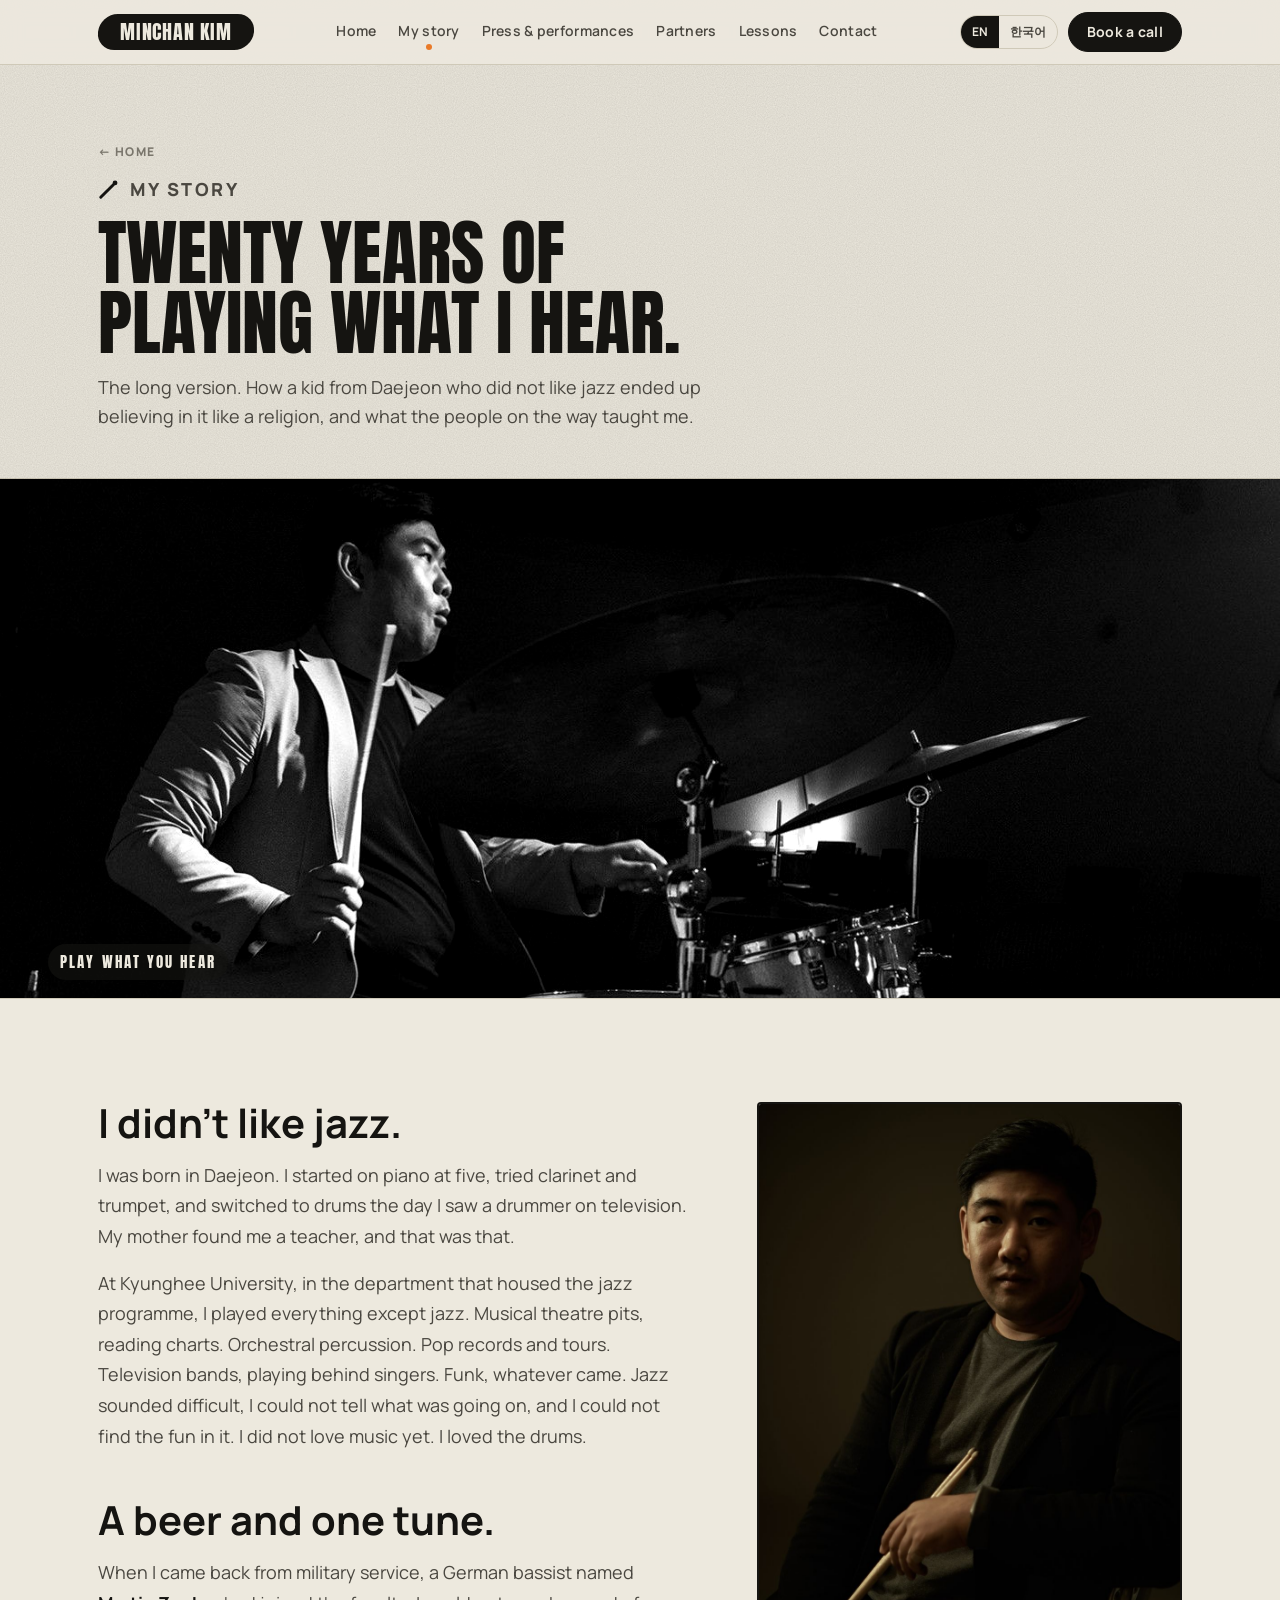
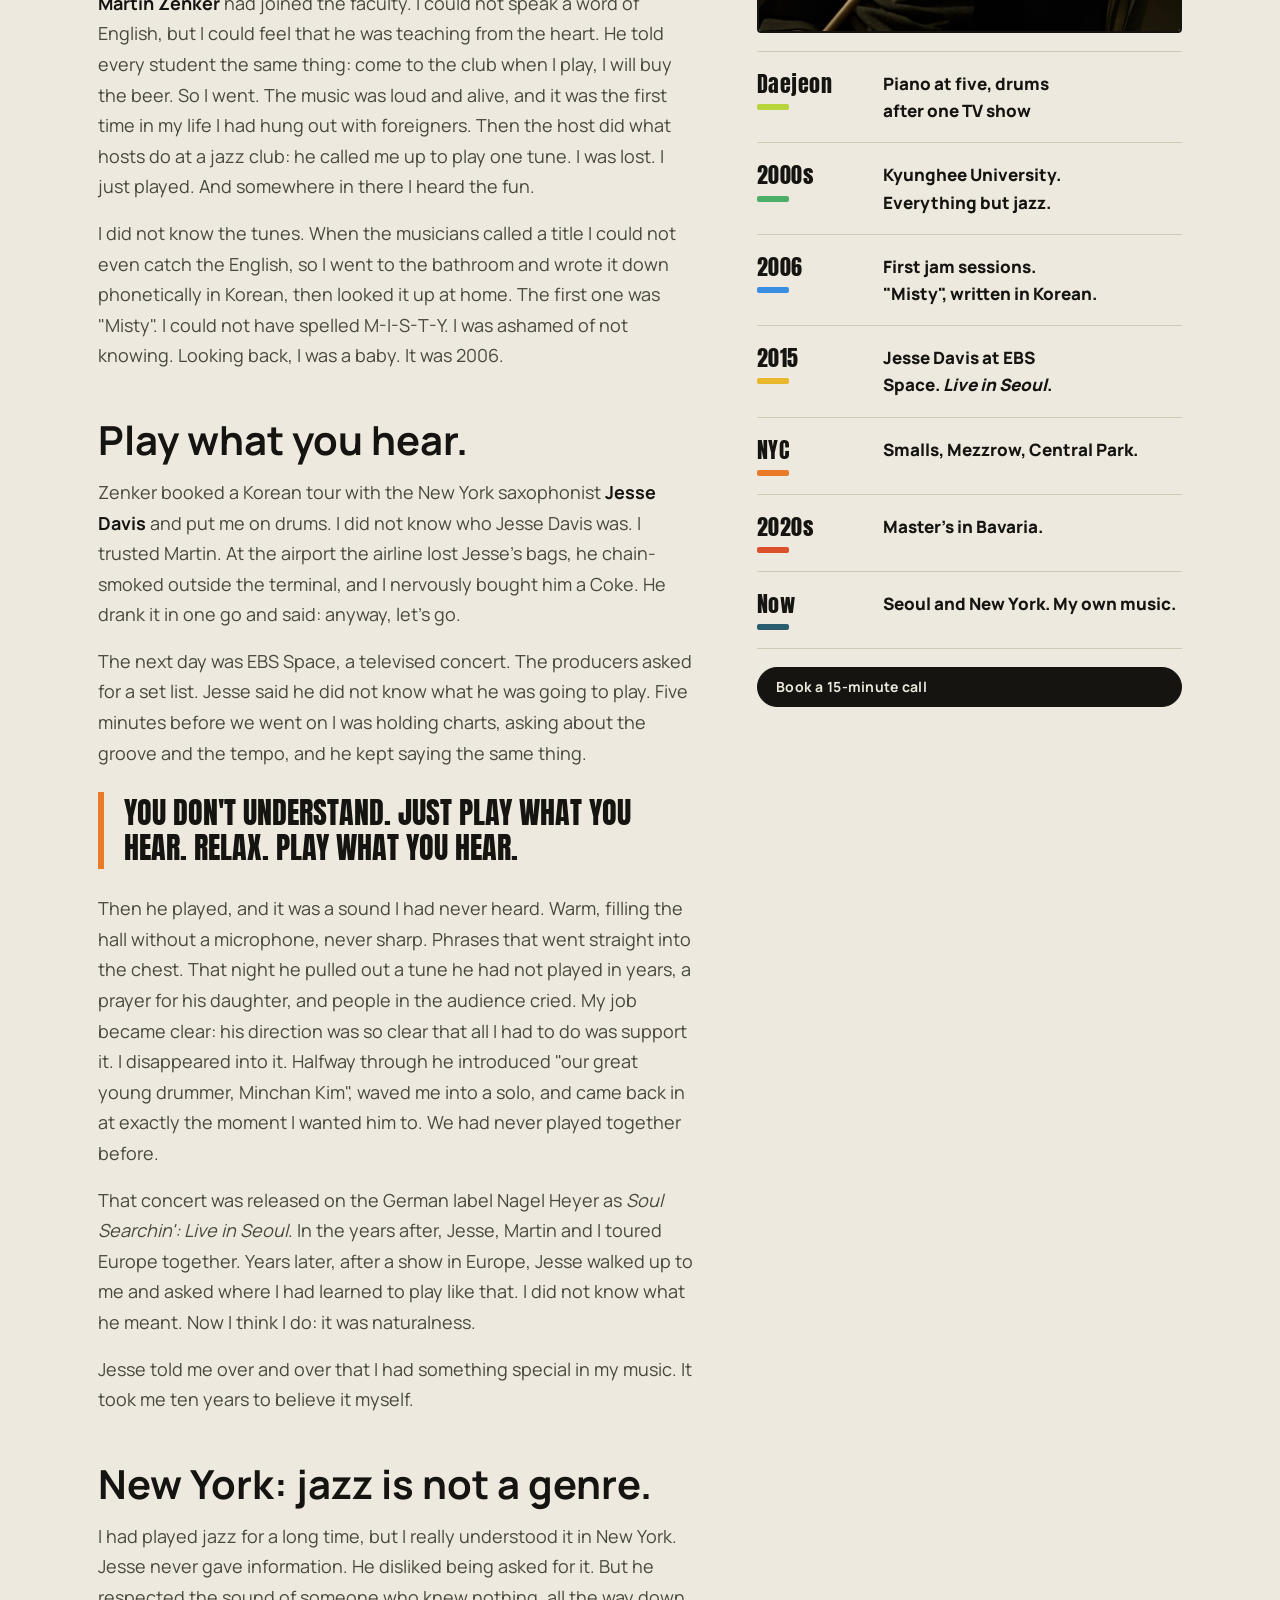
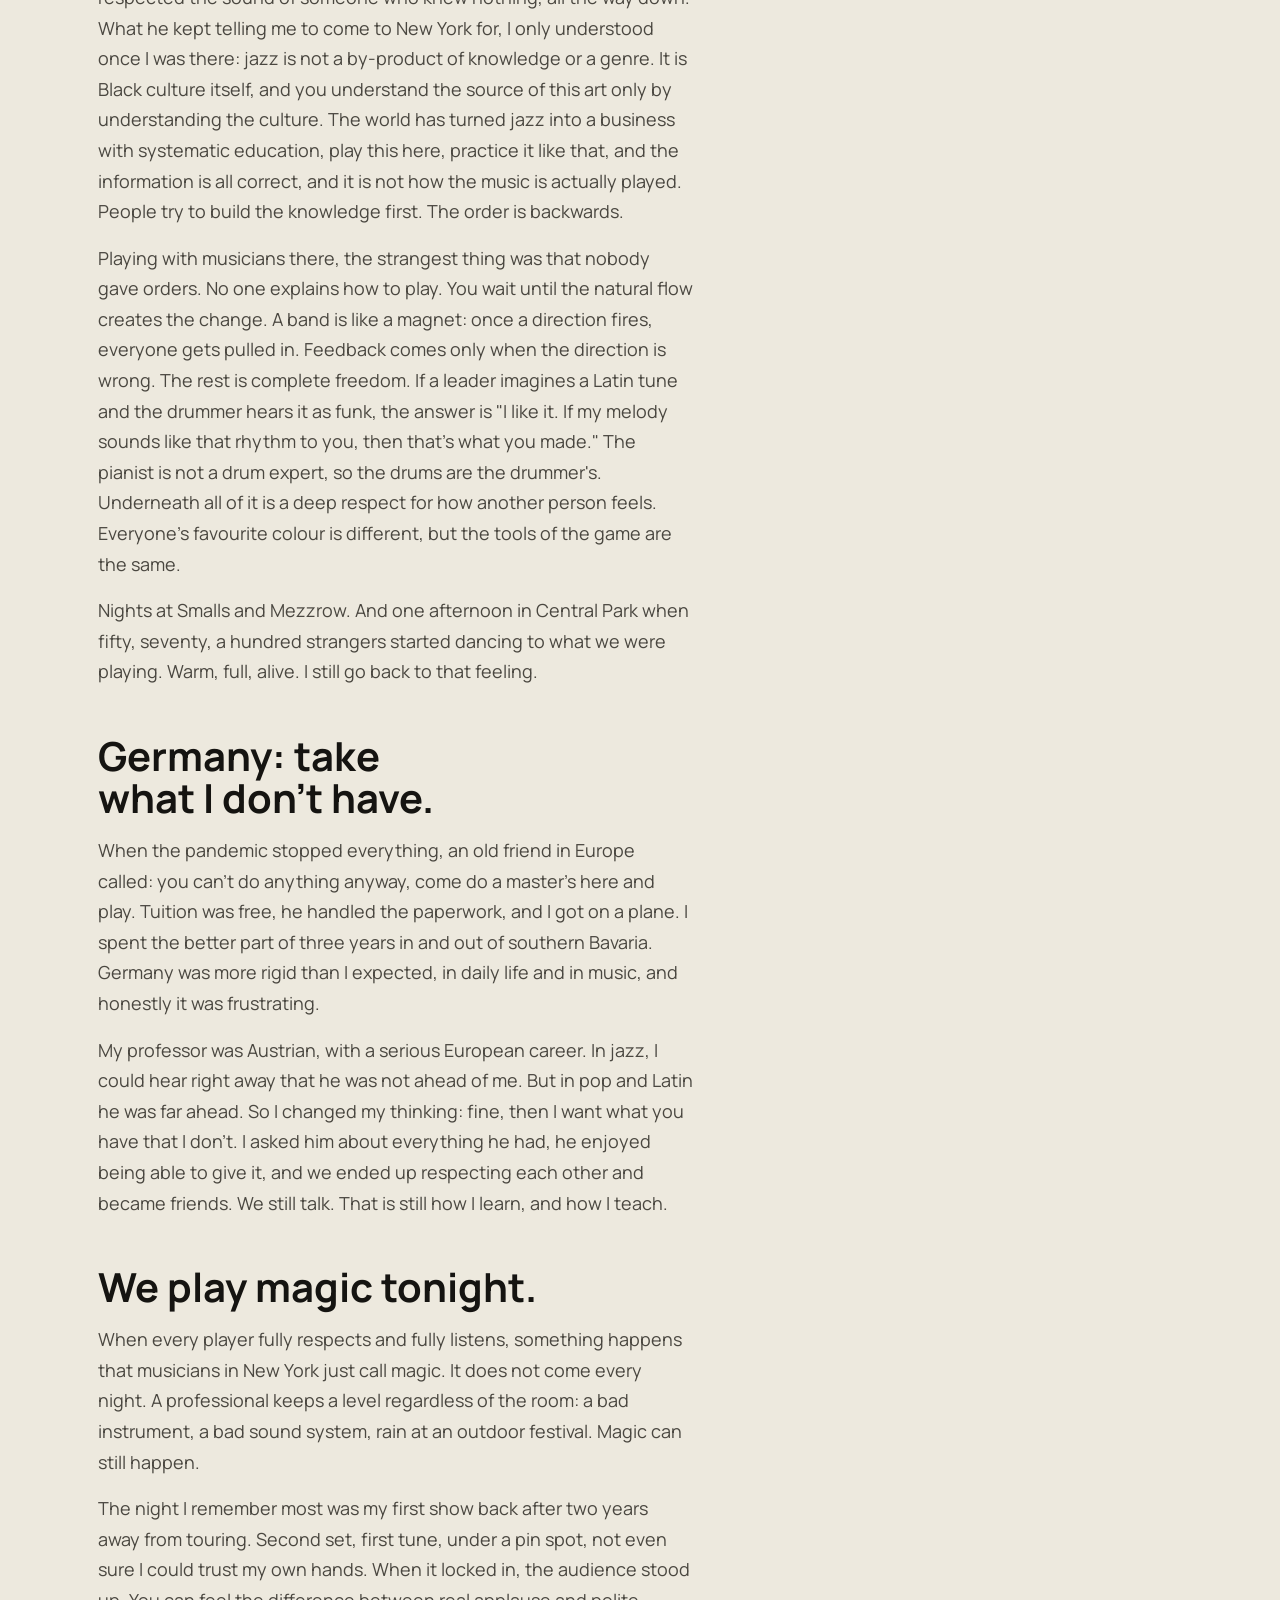
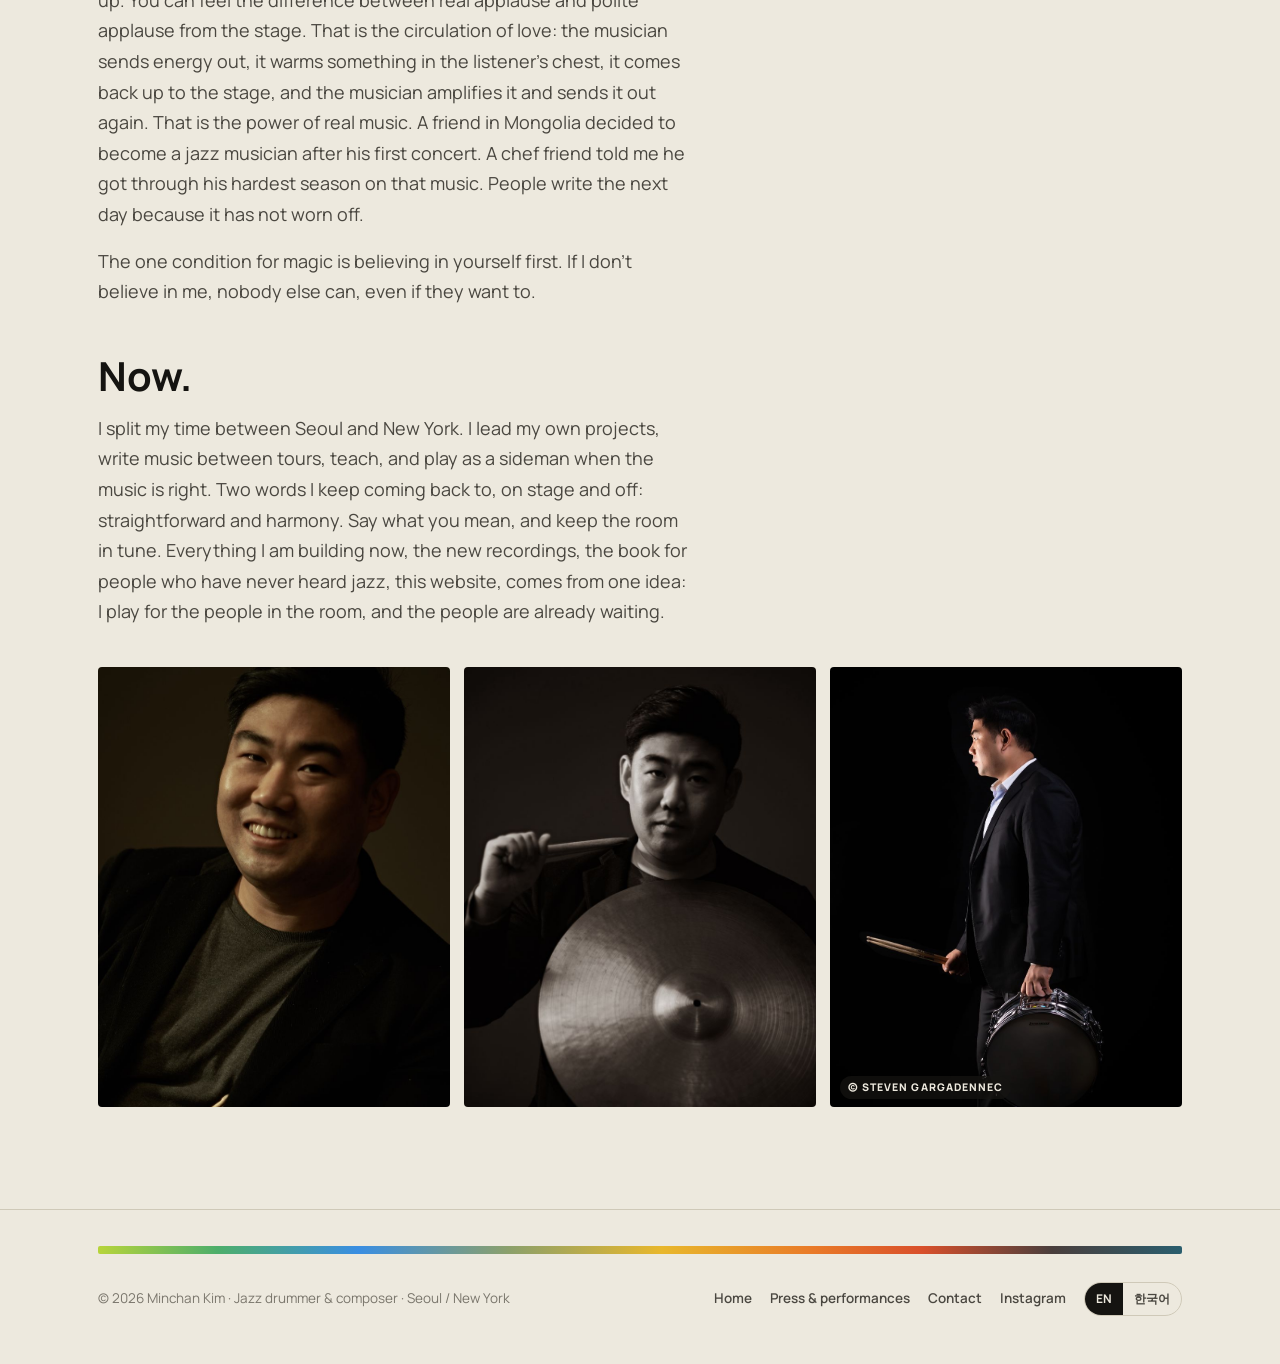
==== commit 8a2d7ac9: "Hero photo: live colour shot; no duplicate photos across pages" ====
--- a/about.html
+++ b/about.html
@@ -98,8 +98,8 @@
           <a class="btn solid cal" href="#" target="_blank" rel="noopener" data-i="side.btn">Book a 15-minute call</a>
         </aside>
       </div>
-      <div class="strip">
-        <figure><img src="img/live-bw-blur.jpg" alt="Minchan Kim live, stick in motion" loading="lazy"></figure>
+      <div class="strip tall">
+        <figure><img src="img/portrait-smile.jpg" alt="Minchan Kim" loading="lazy" style="object-position:50% 25%"></figure>
         <figure><img src="img/portrait-ride.jpg" alt="Minchan Kim holding a ride cymbal" loading="lazy" style="object-position:50% 20%"></figure>
         <figure><img src="img/profile-standing.jpg" alt="Minchan Kim in profile" loading="lazy" style="object-position:50% 30%"><figcaption>© Steven Gargadennec</figcaption></figure>
       </div>
--- a/site.css
+++ b/site.css
@@ -114,6 +114,7 @@
 .visual .stripe { position: absolute; right: 0; top: 0; bottom: 0; width: 34%; background: var(--stripe); border-radius: 4px; overflow: hidden; box-shadow: 0 30px 60px -40px rgba(0,0,0,.45); }
 .visual .stripe .tag { position: absolute; left: 50%; bottom: 14px; transform: translateX(-50%) rotate(180deg); writing-mode: vertical-rl; font-family: var(--font-display); font-size: 13px; letter-spacing: .14em; text-transform: uppercase; color: rgba(255,255,255,.85); white-space: nowrap; }
 .visual .photo { position: absolute; left: 0; top: 7%; width: 76%; height: 86%; border-radius: 4px; overflow: hidden; background: var(--paper-2); border: 2px solid var(--ink); animation: rise .9s cubic-bezier(.2,.7,.2,1) both; animation-delay: calc(var(--beat) * 2); }
+.visual .photo .cap { position: absolute; right: 10px; bottom: 8px; font-size: 10px; font-weight: 800; letter-spacing: .1em; text-transform: uppercase; color: rgba(237,233,222,.85); background: rgba(21,20,17,.55); padding: 3px 8px; border-radius: 999px; }
 .visual .photo img { width: 100%; height: 100%; object-fit: cover; object-position: 62% 40%; display: block; filter: saturate(.92) contrast(1.05); }
 .cymbal { position: absolute; left: -34px; bottom: -22px; width: 170px; height: 170px; animation: spin 26s linear infinite; filter: drop-shadow(0 14px 18px rgba(0,0,0,.28)); }
 .cymbal:hover { animation: spin 26s linear infinite, wobble .5s ease; }
@@ -161,7 +162,8 @@
 .strip figure { margin: 0; position: relative; border-radius: 4px; overflow: hidden; aspect-ratio: 3 / 2; max-width: 100%; background: var(--paper-2); }
 .strip img, .band img { width: 100%; height: 100%; object-fit: cover; display: block; }
 .strip figcaption, .photos figcaption { position: absolute; left: 10px; bottom: 8px; font-size: 10.5px; font-weight: 800; letter-spacing: .1em; text-transform: uppercase; color: #EDE9DE; background: rgba(21,20,17,.72); padding: 3px 8px; border-radius: 999px; }
-@media (max-width: 760px) { .strip { grid-template-columns: 1fr; } }
+.strip.tall figure { aspect-ratio: 4 / 5; }
+@media (max-width: 760px) { .strip { grid-template-columns: 1fr; } .strip.tall figure { aspect-ratio: 4 / 5; } }
 .band { position: relative; height: clamp(260px, 42vw, 520px); overflow: hidden; border-bottom: 1px solid var(--line); }
 .band img { object-position: 50% 30%; filter: contrast(1.04); }
 .band .cap { position: absolute; left: clamp(16px, 4vw, 48px); bottom: 18px; font-family: var(--font-display); font-size: clamp(13px, 1.4vw, 15px); letter-spacing: .14em; text-transform: uppercase; color: #EDE9DE; background: rgba(21,20,17,.6); padding: 6px 12px; border-radius: 999px; }
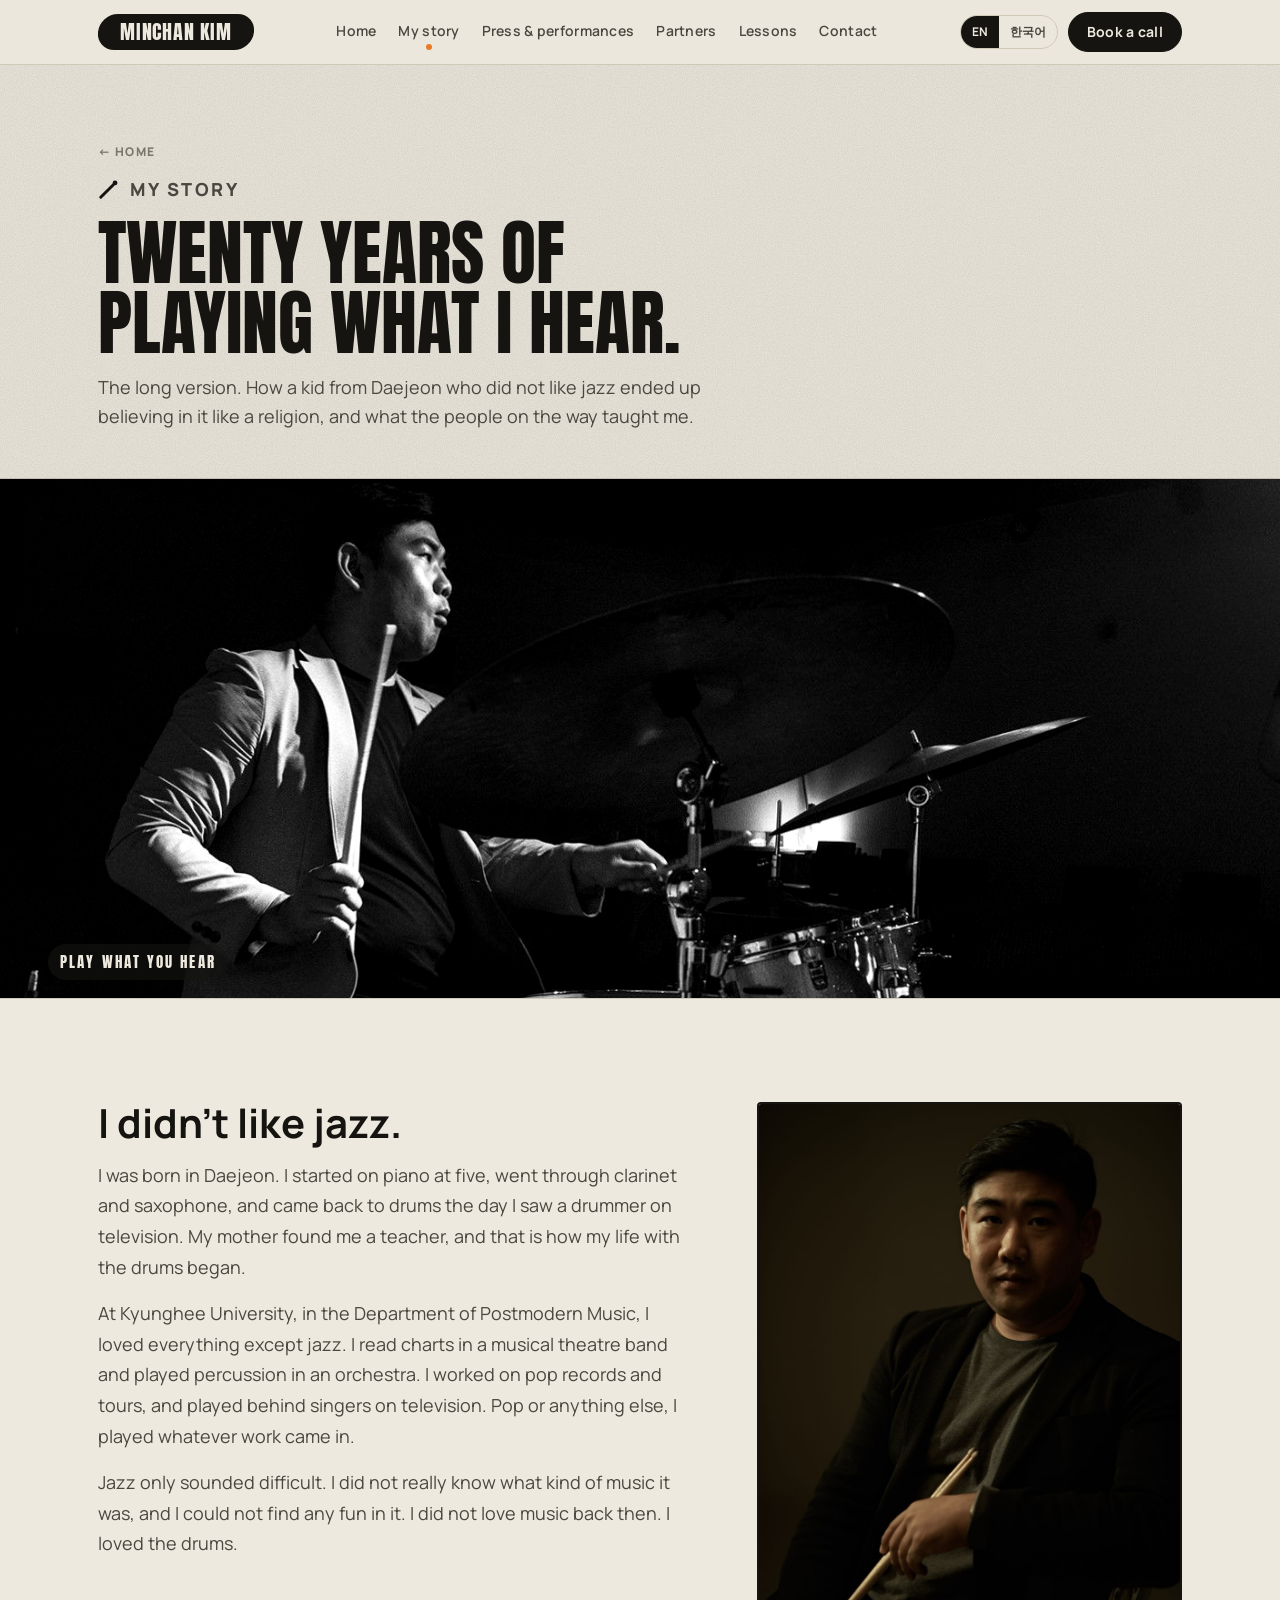
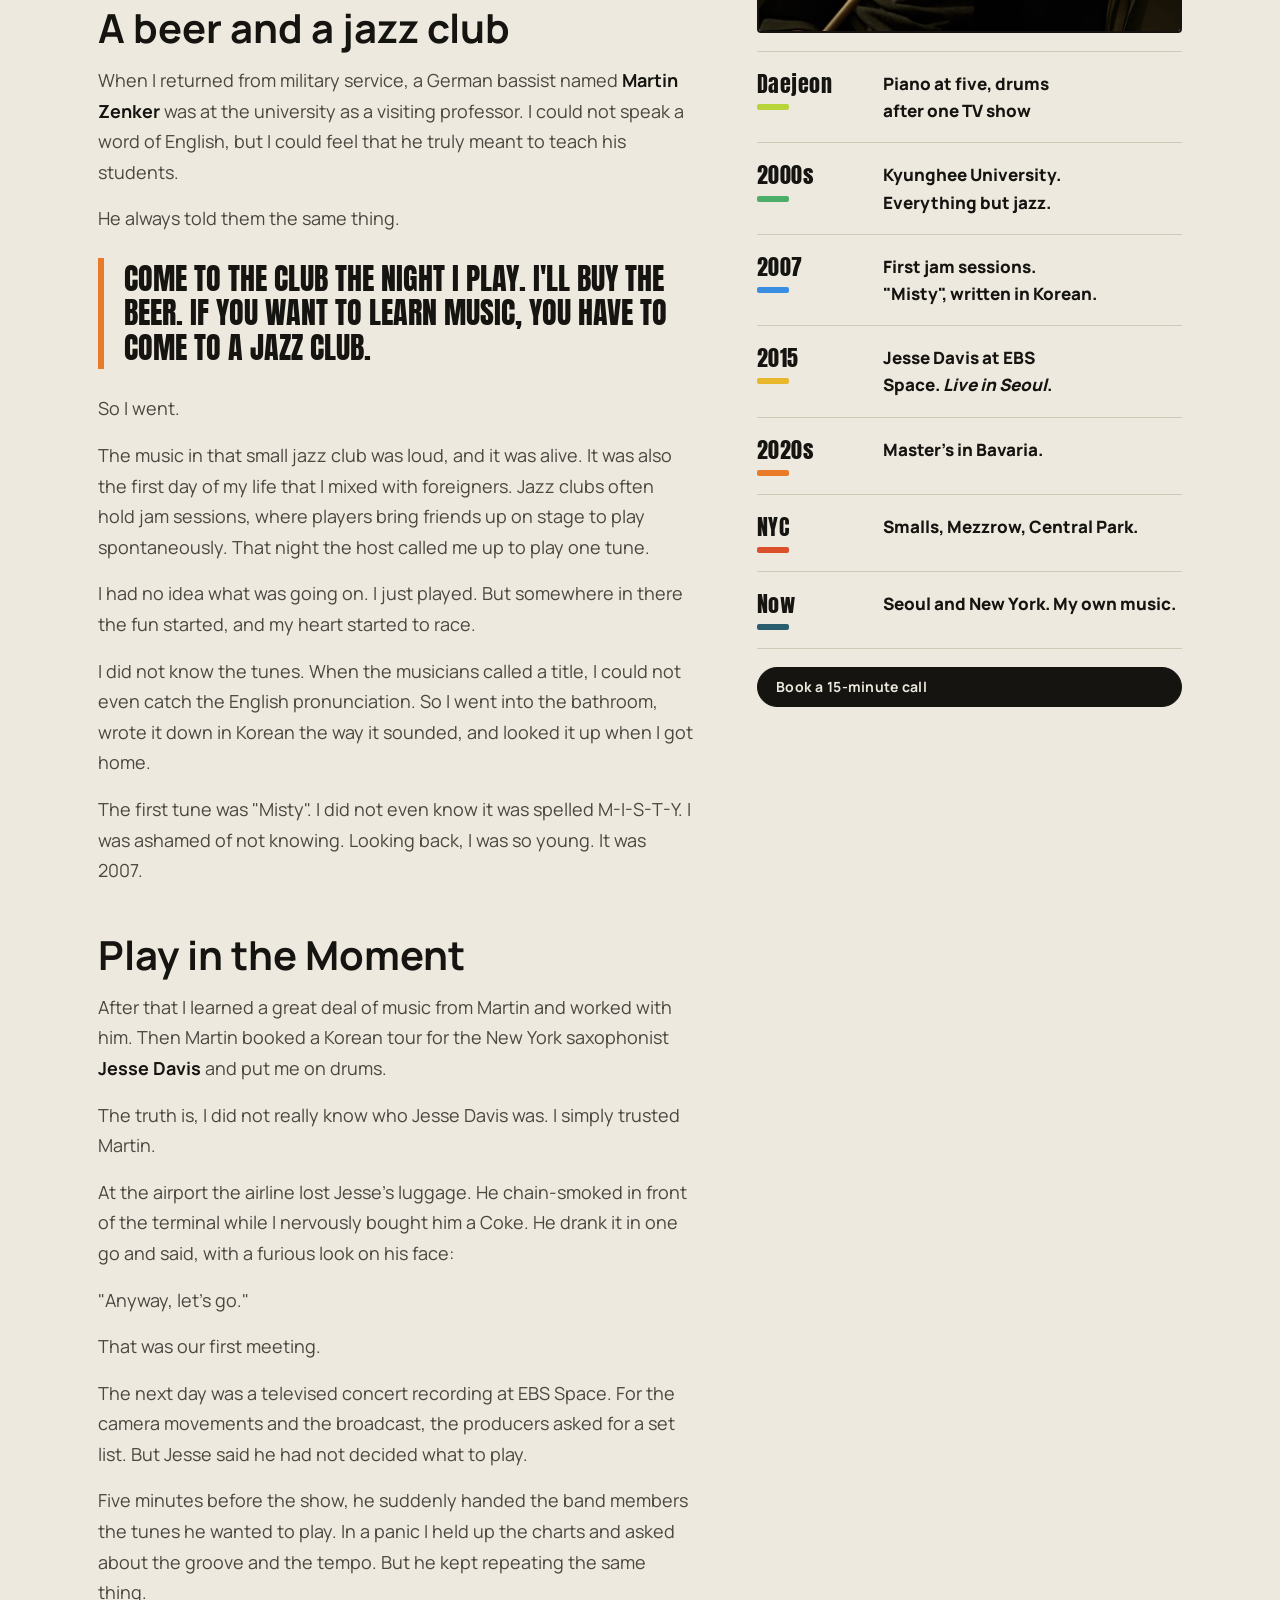
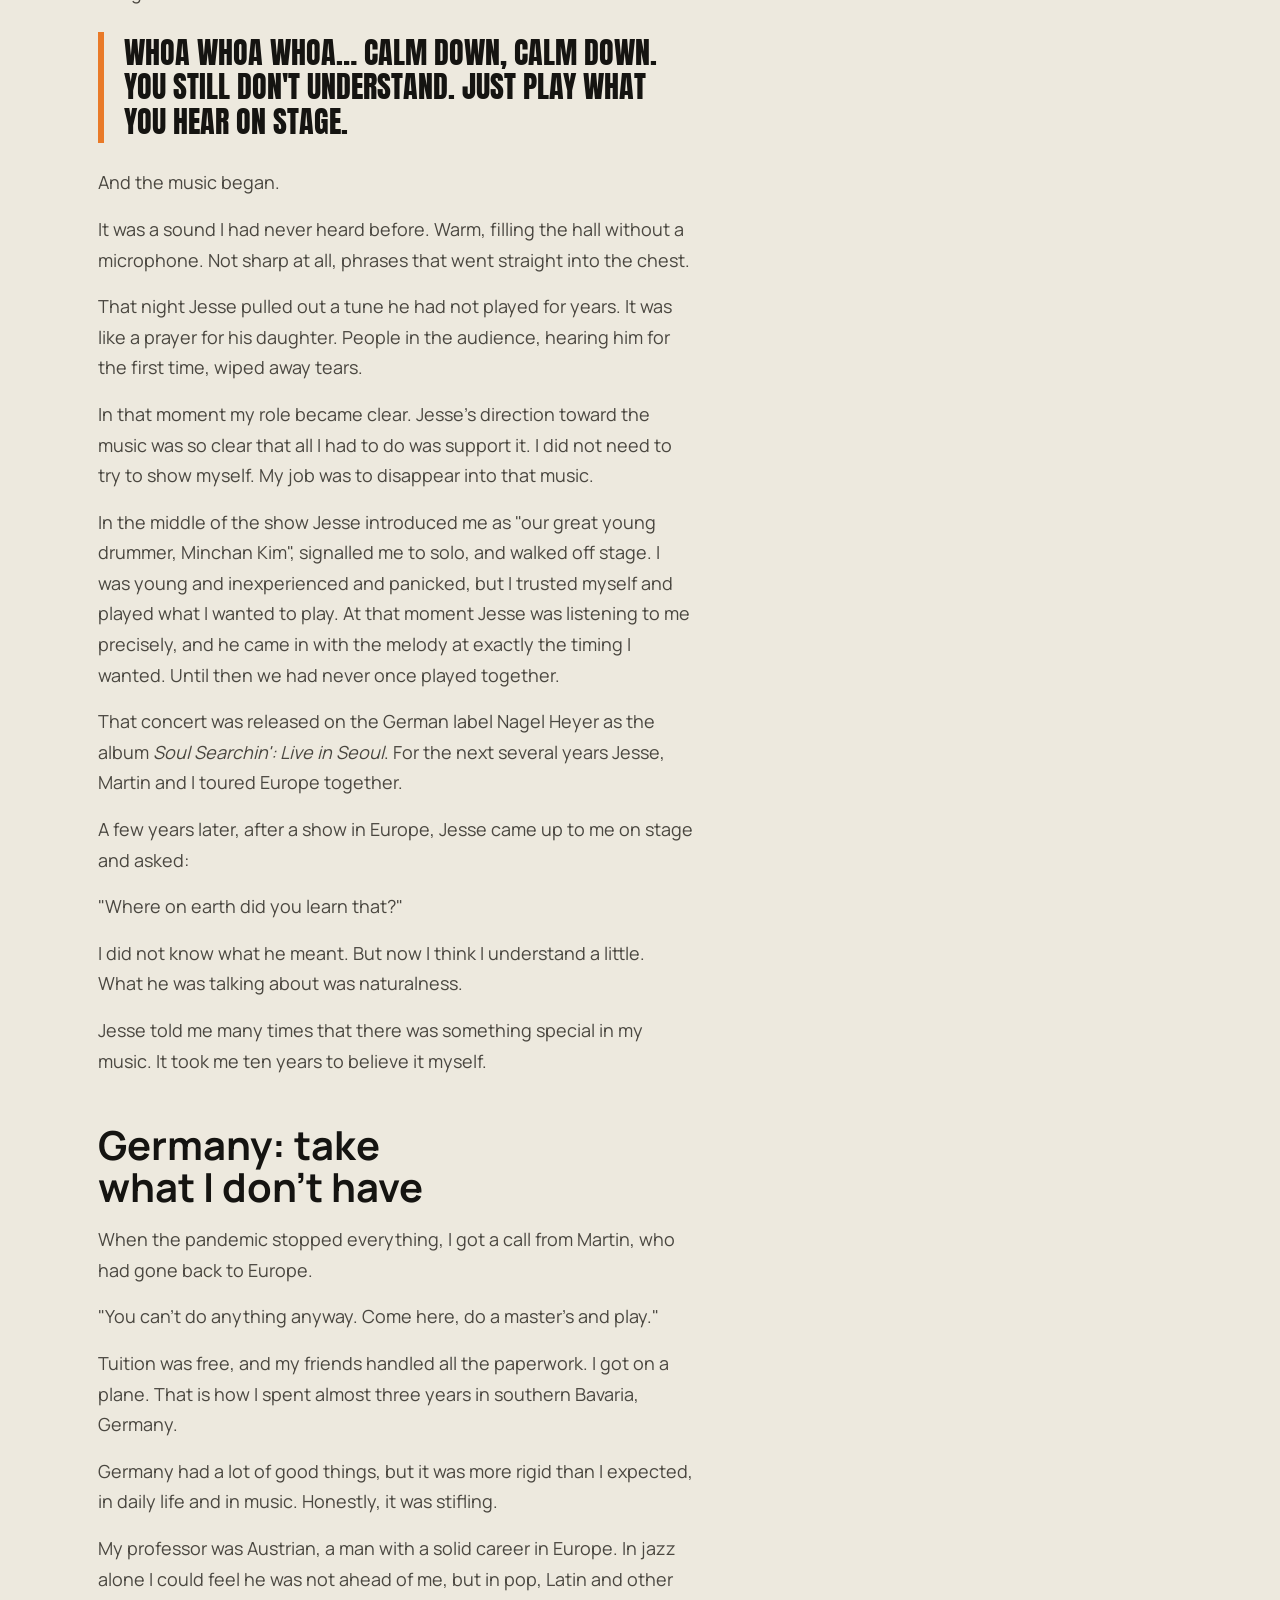
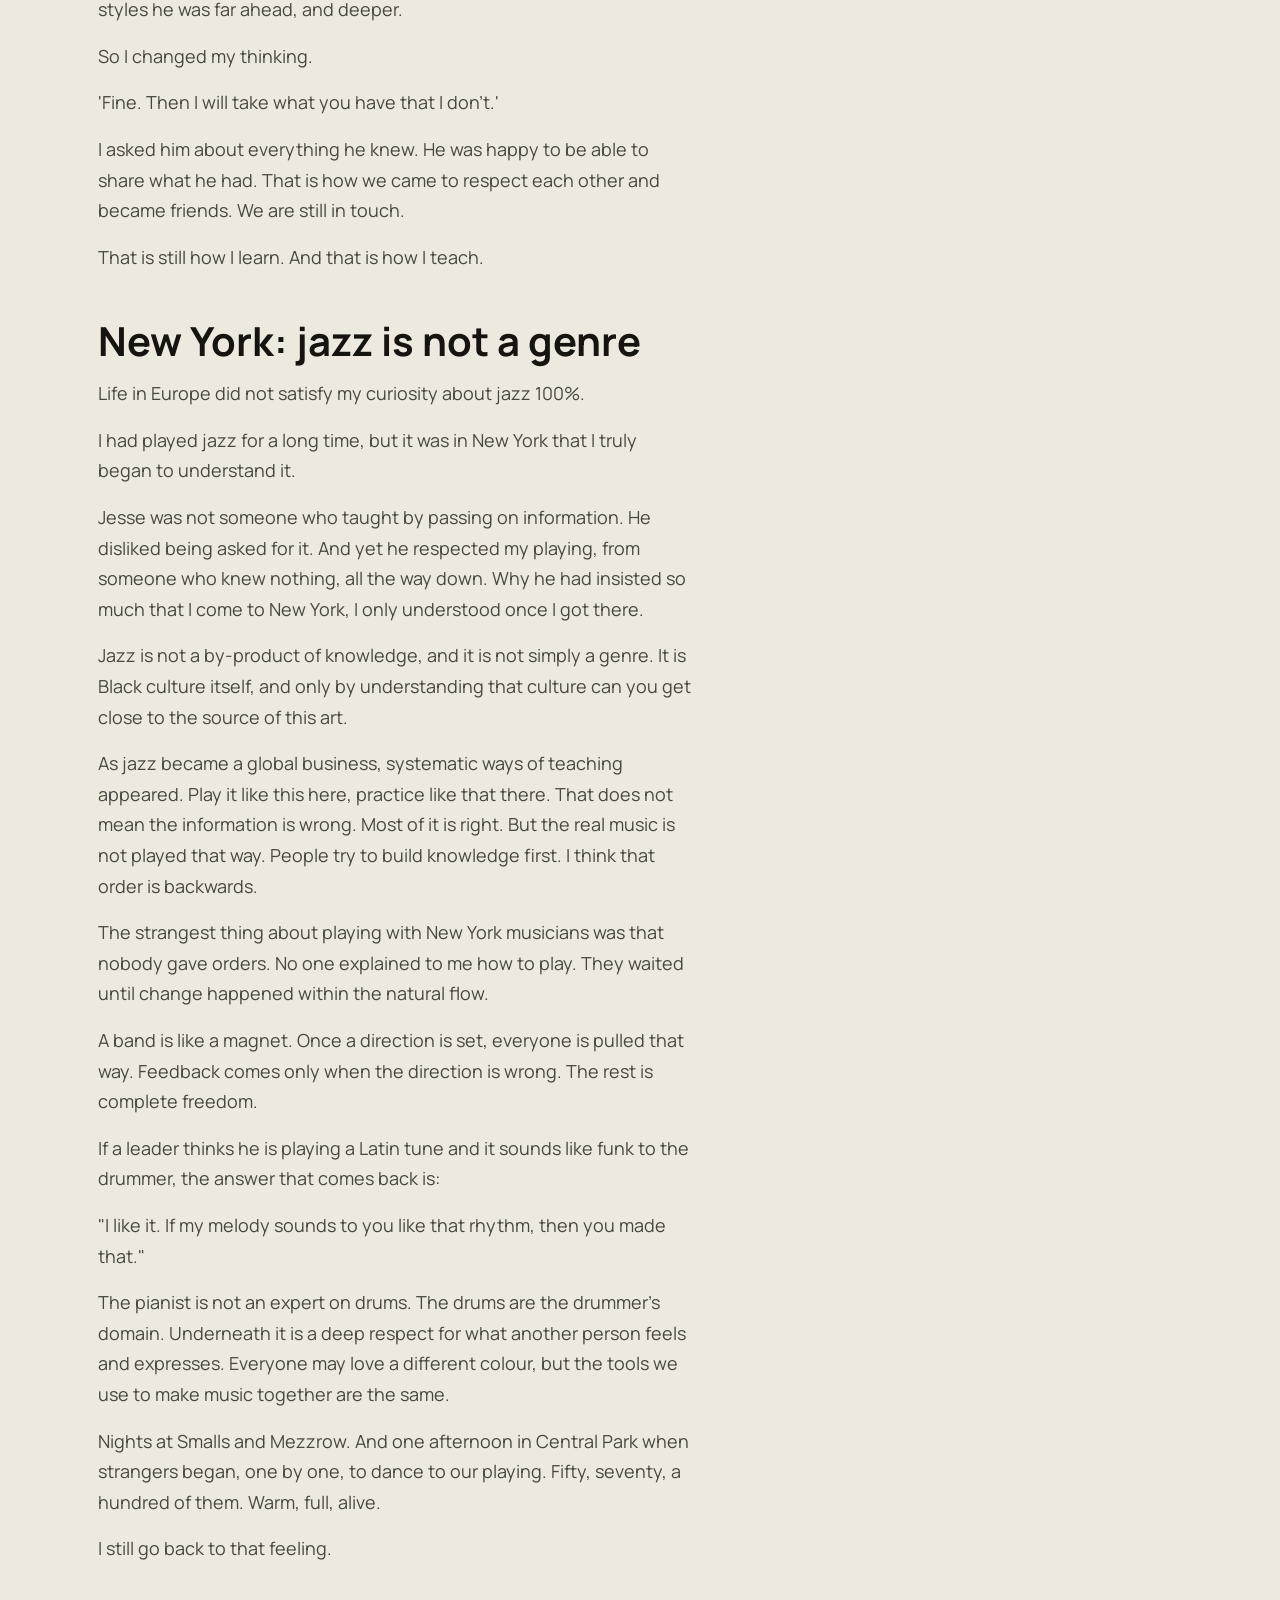
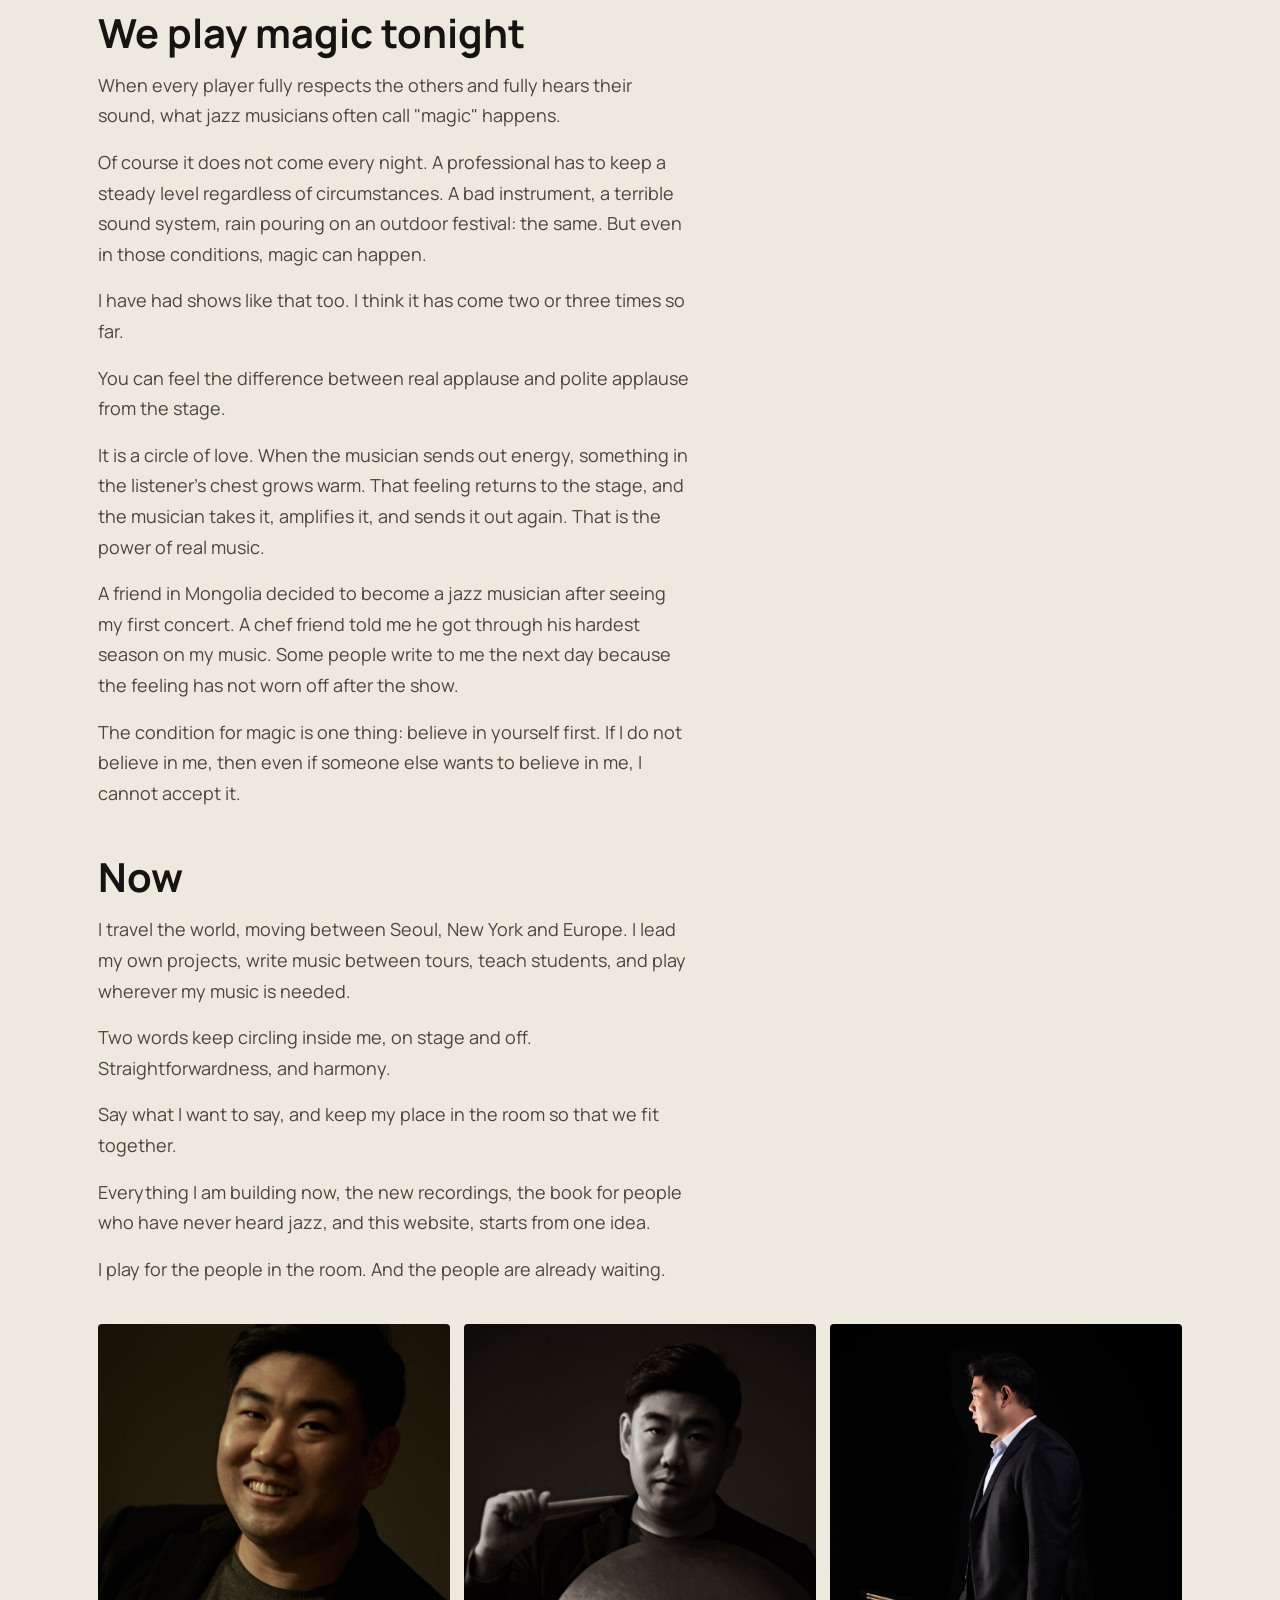
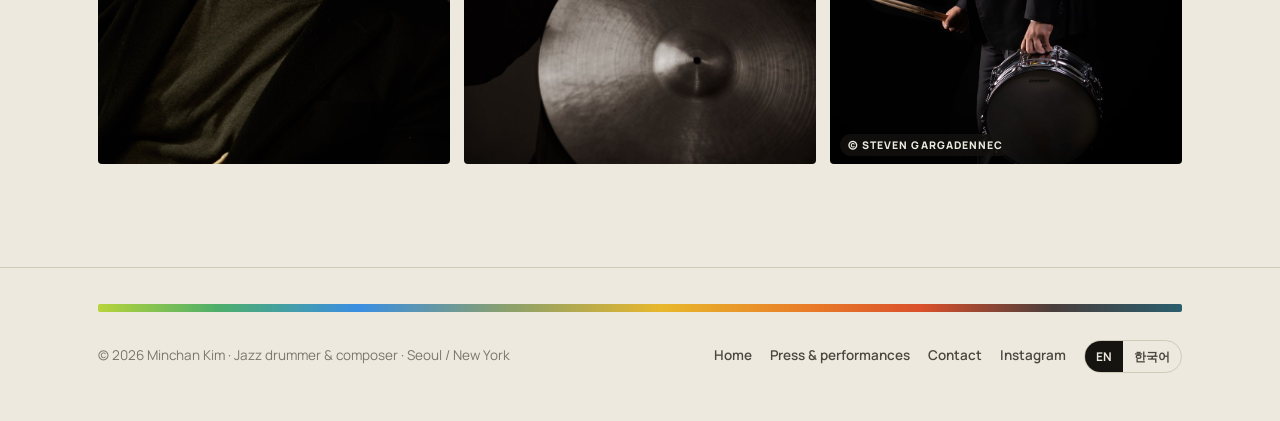
==== commit 1b95d909: "Replace My story page text (KO/EN); chronological timeline, Misty 2007 Co-Authored-By: Claude Sonnet" ====
--- a/about.html
+++ b/about.html
@@ -51,37 +51,80 @@
       <div class="article">
         <div class="prose" data-i="story">
           <h2>I didn't like jazz.</h2>
-          <p>I was born in Daejeon. I started on piano at five, tried clarinet and trumpet, and switched to drums the day I saw a drummer on television. My mother found me a teacher, and that was that.</p>
-          <p>At Kyunghee University, in the department that housed the jazz programme, I played everything except jazz. Musical theatre pits, reading charts. Orchestral percussion. Pop records and tours. Television bands, playing behind singers. Funk, whatever came. Jazz sounded difficult, I could not tell what was going on, and I could not find the fun in it. I did not love music yet. I loved the drums.</p>
+          <p>I was born in Daejeon. I started on piano at five, went through clarinet and saxophone, and came back to drums the day I saw a drummer on television. My mother found me a teacher, and that is how my life with the drums began.</p>
+          <p>At Kyunghee University, in the Department of Postmodern Music, I loved everything except jazz. I read charts in a musical theatre band and played percussion in an orchestra. I worked on pop records and tours, and played behind singers on television. Pop or anything else, I played whatever work came in.</p>
+          <p>Jazz only sounded difficult. I did not really know what kind of music it was, and I could not find any fun in it. I did not love music back then. I loved the drums.</p>
 
-          <h2>A beer and one tune.</h2>
-          <p>When I came back from military service, a German bassist named <strong>Martin Zenker</strong> had joined the faculty. I could not speak a word of English, but I could feel that he was teaching from the heart. He told every student the same thing: come to the club when I play, I will buy the beer. So I went. The music was loud and alive, and it was the first time in my life I had hung out with foreigners. Then the host did what hosts do at a jazz club: he called me up to play one tune. I was lost. I just played. And somewhere in there I heard the fun.</p>
-          <p>I did not know the tunes. When the musicians called a title I could not even catch the English, so I went to the bathroom and wrote it down phonetically in Korean, then looked it up at home. The first one was "Misty". I could not have spelled M-I-S-T-Y. I was ashamed of not knowing. Looking back, I was a baby. It was 2006.</p>
+          <h2>A beer and a jazz club</h2>
+          <p>When I returned from military service, a German bassist named <strong>Martin Zenker</strong> was at the university as a visiting professor. I could not speak a word of English, but I could feel that he truly meant to teach his students.</p>
+          <p>He always told them the same thing.</p>
+          <blockquote>Come to the club the night I play. I'll buy the beer. If you want to learn music, you have to come to a jazz club.</blockquote>
+          <p>So I went.</p>
+          <p>The music in that small jazz club was loud, and it was alive. It was also the first day of my life that I mixed with foreigners. Jazz clubs often hold jam sessions, where players bring friends up on stage to play spontaneously. That night the host called me up to play one tune.</p>
+          <p>I had no idea what was going on. I just played. But somewhere in there the fun started, and my heart started to race.</p>
+          <p>I did not know the tunes. When the musicians called a title, I could not even catch the English pronunciation. So I went into the bathroom, wrote it down in Korean the way it sounded, and looked it up when I got home.</p>
+          <p>The first tune was "Misty". I did not even know it was spelled M-I-S-T-Y. I was ashamed of not knowing. Looking back, I was so young. It was 2007.</p>
 
-          <h2>Play what you hear.</h2>
-          <p>Zenker booked a Korean tour with the New York saxophonist <strong>Jesse Davis</strong> and put me on drums. I did not know who Jesse Davis was. I trusted Martin. At the airport the airline lost Jesse's bags, he chain-smoked outside the terminal, and I nervously bought him a Coke. He drank it in one go and said: anyway, let's go.</p>
-          <p>The next day was EBS Space, a televised concert. The producers asked for a set list. Jesse said he did not know what he was going to play. Five minutes before we went on I was holding charts, asking about the groove and the tempo, and he kept saying the same thing.</p>
-          <blockquote>You don't understand. Just play what you hear. Relax. Play what you hear.</blockquote>
-          <p>Then he played, and it was a sound I had never heard. Warm, filling the hall without a microphone, never sharp. Phrases that went straight into the chest. That night he pulled out a tune he had not played in years, a prayer for his daughter, and people in the audience cried. My job became clear: his direction was so clear that all I had to do was support it. I disappeared into it. Halfway through he introduced "our great young drummer, Minchan Kim", waved me into a solo, and came back in at exactly the moment I wanted him to. We had never played together before.</p>
-          <p>That concert was released on the German label Nagel Heyer as <em>Soul Searchin': Live in Seoul</em>. In the years after, Jesse, Martin and I toured Europe together. Years later, after a show in Europe, Jesse walked up to me and asked where I had learned to play like that. I did not know what he meant. Now I think I do: it was naturalness.</p>
-          <p>Jesse told me over and over that I had something special in my music. It took me ten years to believe it myself.</p>
+          <h2>Play in the Moment</h2>
+          <p>After that I learned a great deal of music from Martin and worked with him. Then Martin booked a Korean tour for the New York saxophonist <strong>Jesse Davis</strong> and put me on drums.</p>
+          <p>The truth is, I did not really know who Jesse Davis was. I simply trusted Martin.</p>
+          <p>At the airport the airline lost Jesse's luggage. He chain-smoked in front of the terminal while I nervously bought him a Coke. He drank it in one go and said, with a furious look on his face:</p>
+          <p>"Anyway, let's go."</p>
+          <p>That was our first meeting.</p>
+          <p>The next day was a televised concert recording at EBS Space. For the camera movements and the broadcast, the producers asked for a set list. But Jesse said he had not decided what to play.</p>
+          <p>Five minutes before the show, he suddenly handed the band members the tunes he wanted to play. In a panic I held up the charts and asked about the groove and the tempo. But he kept repeating the same thing.</p>
+          <blockquote>Whoa whoa whoa… calm down, calm down. You still don't understand. Just play what you hear on stage.</blockquote>
+          <p>And the music began.</p>
+          <p>It was a sound I had never heard before. Warm, filling the hall without a microphone. Not sharp at all, phrases that went straight into the chest.</p>
+          <p>That night Jesse pulled out a tune he had not played for years. It was like a prayer for his daughter. People in the audience, hearing him for the first time, wiped away tears.</p>
+          <p>In that moment my role became clear. Jesse's direction toward the music was so clear that all I had to do was support it. I did not need to try to show myself. My job was to disappear into that music.</p>
+          <p>In the middle of the show Jesse introduced me as "our great young drummer, Minchan Kim", signalled me to solo, and walked off stage. I was young and inexperienced and panicked, but I trusted myself and played what I wanted to play. At that moment Jesse was listening to me precisely, and he came in with the melody at exactly the timing I wanted. Until then we had never once played together.</p>
+          <p>That concert was released on the German label Nagel Heyer as the album <em>Soul Searchin': Live in Seoul</em>. For the next several years Jesse, Martin and I toured Europe together.</p>
+          <p>A few years later, after a show in Europe, Jesse came up to me on stage and asked:</p>
+          <p>"Where on earth did you learn that?"</p>
+          <p>I did not know what he meant. But now I think I understand a little. What he was talking about was naturalness.</p>
+          <p>Jesse told me many times that there was something special in my music. It took me ten years to believe it myself.</p>
 
-          <h2>New York: jazz is not a genre.</h2>
-          <p>I had played jazz for a long time, but I really understood it in New York. Jesse never gave information. He disliked being asked for it. But he respected the sound of someone who knew nothing, all the way down. What he kept telling me to come to New York for, I only understood once I was there: jazz is not a by-product of knowledge or a genre. It is Black culture itself, and you understand the source of this art only by understanding the culture. The world has turned jazz into a business with systematic education, play this here, practice it like that, and the information is all correct, and it is not how the music is actually played. People try to build the knowledge first. The order is backwards.</p>
-          <p>Playing with musicians there, the strangest thing was that nobody gave orders. No one explains how to play. You wait until the natural flow creates the change. A band is like a magnet: once a direction fires, everyone gets pulled in. Feedback comes only when the direction is wrong. The rest is complete freedom. If a leader imagines a Latin tune and the drummer hears it as funk, the answer is "I like it. If my melody sounds like that rhythm to you, then that's what you made." The pianist is not a drum expert, so the drums are the drummer's. Underneath all of it is a deep respect for how another person feels. Everyone's favourite colour is different, but the tools of the game are the same.</p>
-          <p>Nights at Smalls and Mezzrow. And one afternoon in Central Park when fifty, seventy, a hundred strangers started dancing to what we were playing. Warm, full, alive. I still go back to that feeling.</p>
+          <h2>Germany: take what I don't have</h2>
+          <p>When the pandemic stopped everything, I got a call from Martin, who had gone back to Europe.</p>
+          <p>"You can't do anything anyway. Come here, do a master's and play."</p>
+          <p>Tuition was free, and my friends handled all the paperwork. I got on a plane. That is how I spent almost three years in southern Bavaria, Germany.</p>
+          <p>Germany had a lot of good things, but it was more rigid than I expected, in daily life and in music. Honestly, it was stifling.</p>
+          <p>My professor was Austrian, a man with a solid career in Europe. In jazz alone I could feel he was not ahead of me, but in pop, Latin and other styles he was far ahead, and deeper.</p>
+          <p>So I changed my thinking.</p>
+          <p>'Fine. Then I will take what you have that I don't.'</p>
+          <p>I asked him about everything he knew. He was happy to be able to share what he had. That is how we came to respect each other and became friends. We are still in touch.</p>
+          <p>That is still how I learn. And that is how I teach.</p>
 
-          <h2>Germany: take what I don't have.</h2>
-          <p>When the pandemic stopped everything, an old friend in Europe called: you can't do anything anyway, come do a master's here and play. Tuition was free, he handled the paperwork, and I got on a plane. I spent the better part of three years in and out of southern Bavaria. Germany was more rigid than I expected, in daily life and in music, and honestly it was frustrating.</p>
-          <p>My professor was Austrian, with a serious European career. In jazz, I could hear right away that he was not ahead of me. But in pop and Latin he was far ahead. So I changed my thinking: fine, then I want what you have that I don't. I asked him about everything he had, he enjoyed being able to give it, and we ended up respecting each other and became friends. We still talk. That is still how I learn, and how I teach.</p>
+          <h2>New York: jazz is not a genre</h2>
+          <p>Life in Europe did not satisfy my curiosity about jazz 100%.</p>
+          <p>I had played jazz for a long time, but it was in New York that I truly began to understand it.</p>
+          <p>Jesse was not someone who taught by passing on information. He disliked being asked for it. And yet he respected my playing, from someone who knew nothing, all the way down. Why he had insisted so much that I come to New York, I only understood once I got there.</p>
+          <p>Jazz is not a by-product of knowledge, and it is not simply a genre. It is Black culture itself, and only by understanding that culture can you get close to the source of this art.</p>
+          <p>As jazz became a global business, systematic ways of teaching appeared. Play it like this here, practice like that there. That does not mean the information is wrong. Most of it is right. But the real music is not played that way. People try to build knowledge first. I think that order is backwards.</p>
+          <p>The strangest thing about playing with New York musicians was that nobody gave orders. No one explained to me how to play. They waited until change happened within the natural flow.</p>
+          <p>A band is like a magnet. Once a direction is set, everyone is pulled that way. Feedback comes only when the direction is wrong. The rest is complete freedom.</p>
+          <p>If a leader thinks he is playing a Latin tune and it sounds like funk to the drummer, the answer that comes back is:</p>
+          <p>"I like it. If my melody sounds to you like that rhythm, then you made that."</p>
+          <p>The pianist is not an expert on drums. The drums are the drummer's domain. Underneath it is a deep respect for what another person feels and expresses. Everyone may love a different colour, but the tools we use to make music together are the same.</p>
+          <p>Nights at Smalls and Mezzrow. And one afternoon in Central Park when strangers began, one by one, to dance to our playing. Fifty, seventy, a hundred of them. Warm, full, alive.</p>
+          <p>I still go back to that feeling.</p>
 
-          <h2>We play magic tonight.</h2>
-          <p>When every player fully respects and fully listens, something happens that musicians in New York just call magic. It does not come every night. A professional keeps a level regardless of the room: a bad instrument, a bad sound system, rain at an outdoor festival. Magic can still happen.</p>
-          <p>The night I remember most was my first show back after two years away from touring. Second set, first tune, under a pin spot, not even sure I could trust my own hands. When it locked in, the audience stood up. You can feel the difference between real applause and polite applause from the stage. That is the circulation of love: the musician sends energy out, it warms something in the listener's chest, it comes back up to the stage, and the musician amplifies it and sends it out again. That is the power of real music. A friend in Mongolia decided to become a jazz musician after his first concert. A chef friend told me he got through his hardest season on that music. People write the next day because it has not worn off.</p>
-          <p>The one condition for magic is believing in yourself first. If I don't believe in me, nobody else can, even if they want to.</p>
+          <h2>We play magic tonight</h2>
+          <p>When every player fully respects the others and fully hears their sound, what jazz musicians often call "magic" happens.</p>
+          <p>Of course it does not come every night. A professional has to keep a steady level regardless of circumstances. A bad instrument, a terrible sound system, rain pouring on an outdoor festival: the same. But even in those conditions, magic can happen.</p>
+          <p>I have had shows like that too. I think it has come two or three times so far.</p>
+          <p>You can feel the difference between real applause and polite applause from the stage.</p>
+          <p>It is a circle of love. When the musician sends out energy, something in the listener's chest grows warm. That feeling returns to the stage, and the musician takes it, amplifies it, and sends it out again. That is the power of real music.</p>
+          <p>A friend in Mongolia decided to become a jazz musician after seeing my first concert. A chef friend told me he got through his hardest season on my music. Some people write to me the next day because the feeling has not worn off after the show.</p>
+          <p>The condition for magic is one thing: believe in yourself first. If I do not believe in me, then even if someone else wants to believe in me, I cannot accept it.</p>
 
-          <h2>Now.</h2>
-          <p>I split my time between Seoul and New York. I lead my own projects, write music between tours, teach, and play as a sideman when the music is right. Two words I keep coming back to, on stage and off: straightforward and harmony. Say what you mean, and keep the room in tune. Everything I am building now, the new recordings, the book for people who have never heard jazz, this website, comes from one idea: I play for the people in the room, and the people are already waiting.</p>
+          <h2>Now</h2>
+          <p>I travel the world, moving between Seoul, New York and Europe. I lead my own projects, write music between tours, teach students, and play wherever my music is needed.</p>
+          <p>Two words keep circling inside me, on stage and off. Straightforwardness, and harmony.</p>
+          <p>Say what I want to say, and keep my place in the room so that we fit together.</p>
+          <p>Everything I am building now, the new recordings, the book for people who have never heard jazz, and this website, starts from one idea.</p>
+          <p>I play for the people in the room. And the people are already waiting.</p>
         </div>
 
         <aside class="side">
@@ -89,10 +132,10 @@
           <div class="timeline" data-i="timeline">
             <div class="tl"><div class="when">Daejeon<b style="background:var(--lime)"></b></div><div><h3>Piano at five, drums after one TV show</h3></div></div>
             <div class="tl"><div class="when">2000s<b style="background:var(--green)"></b></div><div><h3>Kyunghee University. Everything but jazz.</h3></div></div>
-            <div class="tl"><div class="when">2006<b style="background:var(--sky)"></b></div><div><h3>First jam sessions. "Misty", written in Korean.</h3></div></div>
+            <div class="tl"><div class="when">2007<b style="background:var(--sky)"></b></div><div><h3>First jam sessions. "Misty", written in Korean.</h3></div></div>
             <div class="tl"><div class="when">2015<b style="background:var(--mustard)"></b></div><div><h3>Jesse Davis at EBS Space. <em>Live in Seoul</em>.</h3></div></div>
-            <div class="tl"><div class="when">NYC<b style="background:var(--orange)"></b></div><div><h3>Smalls, Mezzrow, Central Park.</h3></div></div>
-            <div class="tl"><div class="when">2020s<b style="background:var(--red)"></b></div><div><h3>Master's in Bavaria.</h3></div></div>
+            <div class="tl"><div class="when">2020s<b style="background:var(--orange)"></b></div><div><h3>Master's in Bavaria.</h3></div></div>
+            <div class="tl"><div class="when">NYC<b style="background:var(--red)"></b></div><div><h3>Smalls, Mezzrow, Central Park.</h3></div></div>
             <div class="tl"><div class="when">Now<b style="background:var(--teal)"></b></div><div><h3>Seoul and New York. My own music.</h3></div></div>
           </div>
           <a class="btn solid cal" href="#" target="_blank" rel="noopener" data-i="side.btn">Book a 15-minute call</a>
@@ -132,8 +175,8 @@
   'nav.home2': '홈', 'nav.press2': '공연과 기사', 'nav.contact2': '연락',
   'crumb': '← 홈', 'ph.eyebrow': '제 이야기', 'ph.h1': '들리는 대로 친,<br>스무 해.',
   'ph.intro': '긴 버전입니다. 재즈를 싫어하던 대전 아이가 어쩌다 이 음악을 종교처럼 믿게 됐는지, 그 길에서 만난 사람들이 무엇을 가르쳐 줬는지.',
-  'story': '<h2>재즈를 좋아하지 않았습니다.</h2><p>저는 대전에서 태어났습니다. 다섯 살에 피아노를 시작했고, 클라리넷과 트럼펫을 거쳐, 텔레비전에서 드러머를 본 날 드럼으로 돌아섰습니다. 어머니가 선생님을 찾아 주셨고, 그걸로 정해졌습니다.</p><p>경희대학교 재즈 전공이 있던 학과에서, 저는 재즈만 빼고 다 쳤습니다. 뮤지컬 밴드에서 악보를 보며 연주했고, 오케스트라 타악기를 쳤고, 가요 음반과 투어에 참여했고, 방송에서 가수 뒤에서 쳤습니다. 펑크든 뭐든 오는 대로 쳤습니다. 재즈는 어렵게만 들렸고, 뭘 하는 건지 모르겠고, 그 안에서 어떤 재미도 찾지 못했습니다. 그때 저는 음악을 사랑한 게 아니었습니다. 드럼을 사랑했습니다.</p><h2>맥주 한 잔과 한 곡.</h2><p>군 복무를 마치고 복학했을 때, 독일에서 온 베이시스트 <strong>마틴 젠커</strong>가 학교에 와 있었습니다. 저는 영어를 한마디도 못 했지만, 이 사람이 마음으로 가르치려 한다는 건 느껴졌습니다. 그는 학생들에게 늘 같은 말을 했습니다. 내가 연주하는 날 클럽에 와라, 맥주는 내가 산다. 그래서 갔습니다. 음악은 시끄럽고 살아 있었고, 태어나서 처음으로 외국인들과 어울린 날이었습니다. 그리고 호스트가 재즈 클럽에서 늘 하는 일을 했습니다. 저를 무대로 불러 한 곡을 치게 한 겁니다. 뭐가 뭔지 몰랐습니다. 그냥 쳤습니다. 그 안 어딘가에서, 재미가 들렸습니다.</p><p>곡을 몰랐습니다. 뮤지션들이 곡 제목을 말하면 영어 발음조차 못 알아들어서, 화장실에 들어가 들리는 대로 한글로 적어 두고 집에 가서 찾아봤습니다. 첫 곡이 “미스티”였습니다. M-I-S-T-Y라고 쓸 줄도 몰랐습니다. 모른다는 게 부끄러웠습니다. 지금 보면, 애기였죠. 2006년이었습니다.</p><h2>들리는 대로 쳐라.</h2><p>젠커가 뉴욕 색소포니스트 <strong>제시 데이비스</strong>의 한국 투어를 잡고 저를 드럼에 앉혔습니다. 제시 데이비스가 누군지도 몰랐습니다. 마틴을 믿었을 뿐입니다. 공항에서 항공사가 제시의 짐을 잃어버렸고, 그는 터미널 앞에서 줄담배를 피웠고, 저는 눈치를 보며 콜라를 사다 줬습니다. 그는 단숨에 들이켜고 말했습니다. 아무튼, 가자.</p><p>다음 날은 EBS 스페이스, 방송 녹화 공연이었습니다. 피디들이 세트리스트를 달라고 했습니다. 제시는 뭘 연주할지 모른다고 했습니다. 무대 5분 전, 저는 악보를 들고 그루브와 템포를 물었고, 그는 같은 말만 반복했습니다.</p><blockquote>넌 이해를 못 해. 그냥 들리는 대로 쳐. 릴랙스. 들리는 대로 쳐.</blockquote><p>그리고 그가 연주를 시작했는데, 한 번도 들어 본 적 없는 소리였습니다. 따뜻하고, 마이크 없이도 홀을 다 채우고, 전혀 따갑지 않은 소리. 가슴으로 곧장 들어오는 프레이즈. 그날 밤 그는 몇 년 동안 연주하지 않던 곡을 꺼냈습니다. 딸을 위한 기도 같은 곡이었고, 객석에서 사람들이 울었습니다. 제 역할이 분명해졌습니다. 그의 방향이 너무 명확해서, 저는 그걸 받쳐 주기만 하면 됐습니다. 그 안으로 사라졌습니다. 공연 중간에 그가 “우리의 멋진 젊은 드러머, 김민찬”이라고 소개하며 솔로로 손짓했고, 제가 딱 원하던 순간에 정확히 들어왔습니다. 그 전까지 한 번도 같이 연주해 본 적이 없었습니다.</p><p>그 공연은 독일 레이블 Nagel Heyer에서 《Soul Searchin\': Live in Seoul》로 발매됐습니다. 그 뒤 몇 해 동안 제시와 마틴, 저는 유럽을 함께 돌았습니다. 몇 년 뒤 유럽의 어느 공연이 끝나고, 제시가 무대에서 다가와 물었습니다. 그런 건 대체 어디서 배웠냐고. 무슨 말인지 몰랐습니다. 지금은 알 것 같습니다. 자연스러움이었습니다.</p><p>제시는 제 음악에 특별한 것이 있다고 몇 번이고 말해 줬습니다. 그걸 제가 스스로 믿기까지 10년이 걸렸습니다.</p><h2>뉴욕: 재즈는 장르가 아닙니다.</h2><p>재즈를 오래 쳤지만, 정말 이해한 건 뉴욕에서였습니다. 제시는 정보를 주는 법이 없었습니다. 정보를 달라는 요청 자체를 싫어했습니다. 그러면서도 아무것도 모르는 제 소리를 속 깊은 곳까지 존중했습니다. 그가 왜 자꾸 뉴욕으로 오라고 했는지는 거기 가서야 알았습니다. 재즈는 지식의 부산물도, 장르도 아닙니다. 흑인 문화 그 자체이고, 그 문화를 이해해야만 이 예술의 원천을 이해할 수 있습니다. 세계가 재즈를 비즈니스로 만들면서 체계적인 교육이 생겼습니다. 여기는 이렇게 치고, 이건 이렇게 연습해라. 그 정보는 전부 맞는데, 실제로 그 음악은 그렇게 연주되지 않습니다. 사람들은 지식을 먼저 세우려 합니다. 순서가 거꾸로입니다.</p><p>그곳 뮤지션들과 연주하면서 가장 낯설었던 건, 아무도 지시하지 않는다는 것이었습니다. 누구도 어떻게 치라고 설명하지 않습니다. 자연스러운 흐름이 변화를 만들 때까지 기다립니다. 밴드는 자석 같습니다. 방향이 한번 발사되면 모두가 빨려 들어갑니다. 피드백은 방향이 틀렸을 때만 옵니다. 나머지는 완전한 자유입니다. 리더가 라틴 곡을 상상하고 있어도 드러머가 펑크로 들었다면, 답은 이겁니다. “좋은데. 내 멜로디가 너한테 그런 리듬으로 들린다면, 그건 네가 만든 거야.” 피아니스트는 드럼 전문가가 아니니, 드럼은 드러머의 것입니다. 그 밑바닥에는 다른 사람이 느끼는 것에 대한 깊은 존중이 있습니다. 각자 좋아하는 색은 달라도, 게임의 도구는 같습니다.</p><p>스몰스와 메즈로의 밤들. 그리고 센트럴 파크의 어느 오후, 낯선 사람 쉰 명, 일흔 명, 백 명이 우리 연주에 맞춰 춤추기 시작하던 순간. 따뜻하고, 꽉 차고, 살아 있는 느낌. 저는 지금도 그 느낌으로 돌아갑니다.</p><h2>독일: 내게 없는 것을 가져온다.</h2><p>팬데믹이 모든 걸 멈췄을 때, 유럽에 있던 오랜 친구가 전화를 했습니다. 어차피 아무것도 못 하잖아, 여기 와서 석사 하면서 연주해. 학비는 무료였고, 서류는 친구가 다 처리했고, 저는 비행기를 탔습니다. 그렇게 바이에른 남부를 3년 가까이 오갔습니다. 독일은 생각보다 경직돼 있었습니다. 일상도, 음악도. 솔직히 답답했습니다.</p><p>교수님은 오스트리아 출신으로, 유럽에서 제대로 된 경력을 쌓은 분이었습니다. 재즈만 놓고 보면, 저보다 앞서 있지 않다는 게 바로 들렸습니다. 그런데 팝과 라틴에서는 훨씬 앞서 있었습니다. 그래서 생각을 바꿨습니다. 좋다, 그럼 당신이 가진 것 중에 나한테 없는 걸 가져가겠다. 그가 가진 모든 것을 물었고, 그는 줄 수 있다는 걸 기뻐했고, 우리는 서로를 존중하게 됐고 친구가 됐습니다. 지금도 연락합니다. 저는 지금도 그렇게 배우고, 그렇게 가르칩니다.</p><h2>We play magic tonight.</h2><p>모든 연주자가 온전히 존중하고 온전히 들을 때, 뉴욕 뮤지션들이 그냥 “매직”이라고 부르는 일이 일어납니다. 매일 밤 오지는 않습니다. 프로는 환경과 상관없이 일정 수준을 유지합니다. 악기가 나빠도, 음향이 엉망이어도, 야외 페스티벌에 비가 쏟아져도. 매직은 그래도 올 수 있습니다.</p><p>가장 기억에 남는 밤은 투어를 2년 쉬고 돌아온 첫 공연이었습니다. 두 번째 세트 첫 곡, 핀 조명 아래, 제 손조차 믿지 못하던 상태. 합이 맞아 들어간 순간 객석이 일어섰습니다. 진짜 박수와 예의상 박수의 차이는 무대에서 느껴집니다. 그게 사랑의 순환입니다. 뮤지션이 에너지를 내보내면, 듣는 사람 가슴 어딘가가 따뜻해지고, 그게 다시 무대로 올라오고, 뮤지션이 그걸 받아 증폭해 다시 내보냅니다. 그게 진짜 음악의 힘입니다. 몽골의 한 친구는 첫 공연을 보고 재즈 뮤지션이 되기로 했습니다. 셰프 친구는 가장 힘든 시기를 그 음악으로 버텼다고 했습니다. 여운이 가시지 않아 다음 날 연락해 오는 사람들이 있습니다.</p><p>매직의 조건은 하나입니다. 먼저 자신을 믿는 것. 내가 나를 믿지 않으면, 다른 사람이 나를 믿고 싶어도 받을 수가 없습니다.</p><h2>지금.</h2><p>저는 서울과 뉴욕을 오가며 삽니다. 제 프로젝트를 이끌고, 투어 사이에 곡을 쓰고, 가르치고, 음악이 맞을 때는 사이드맨으로 칩니다. 무대 위에서나 아래에서나 계속 돌아가는 두 단어가 있습니다. 솔직함, 그리고 조화. 하고 싶은 말을 하고, 그 자리를 어울리게 지키는 것. 지금 만들고 있는 모든 것, 새 음원, 재즈를 들어 본 적 없는 사람들을 위한 책, 이 웹사이트는 한 가지 생각에서 나옵니다. 저는 그 자리에 있는 사람들을 위해 연주하고, 사람들은 이미 기다리고 있다는 것.</p>',
-  'timeline': '<div class="tl"><div class="when">대전<b style="background:var(--lime)"></b></div><div><h3>다섯 살에 피아노, 텔레비전 한 편에 드럼</h3></div></div><div class="tl"><div class="when">2000년대<b style="background:var(--green)"></b></div><div><h3>경희대. 재즈만 빼고 전부.</h3></div></div><div class="tl"><div class="when">2006<b style="background:var(--sky)"></b></div><div><h3>첫 잼 세션. 한글로 적은 “미스티”.</h3></div></div><div class="tl"><div class="when">2015<b style="background:var(--mustard)"></b></div><div><h3>EBS 스페이스, 제시 데이비스. 《Live in Seoul》.</h3></div></div><div class="tl"><div class="when">뉴욕<b style="background:var(--orange)"></b></div><div><h3>스몰스, 메즈로, 센트럴 파크.</h3></div></div><div class="tl"><div class="when">2020년대<b style="background:var(--red)"></b></div><div><h3>바이에른 석사.</h3></div></div><div class="tl"><div class="when">지금<b style="background:var(--teal)"></b></div><div><h3>서울과 뉴욕. 제 음악.</h3></div></div>',
+  'story': '<h2>재즈를 좋아하지 않았습니다.</h2><p>저는 대전에서 태어났습니다. 다섯 살에 피아노를 시작했고, 클라리넷과 색소폰을 거쳐 텔레비전에서 드러머를 본 날, 다시 드럼으로 돌아섰습니다. 어머니가 선생님을 찾아 주셨고, 그렇게 드럼과의 동행이 시작됐습니다.</p><p>경희대학교 포스트모던음악학과에 다니던 시절, 저는 재즈만 빼고 다 좋아했습니다. 뮤지컬 밴드에서 악보를 보며 연주했고, 오케스트라에서 타악기를 쳤습니다. 가요 음반 작업과 투어에 참여했고, 방송에서는 가수 뒤에서 드럼을 쳤습니다. 가요든 뭐든, 일이 들어오는 대로 연주했습니다.</p><p>재즈는 어렵게만 들렸습니다. 뭘 하는 음악인지도 잘 몰랐고, 그 안에서 어떤 재미도 찾지 못했습니다. 그때의 저는 음악을 사랑한 게 아니었습니다. 드럼을 사랑했습니다.</p><h2>맥주 한 잔과 재즈 클럽</h2><p>군 복무를 마치고 복학했을 때, 독일에서 온 베이시스트 <strong>마틴 젠커</strong>가 학교에 초빙교수로 와 있었습니다. 저는 영어를 한마디도 못 했지만, 그가 진심으로 학생들을 가르치려 한다는 건 느낄 수 있었습니다.</p><p>그는 학생들에게 늘 같은 말을 했습니다.</p><blockquote>내가 연주하는 날 클럽에 와라. 맥주는 내가 살게. 음악을 배우려면 재즈 클럽에 와야지.</blockquote><p>그래서 갔습니다.</p><p>좁은 재즈 클럽의 음악은 시끄러웠지만 살아 있었습니다. 태어나서 처음으로 외국인들과 어울린 날이기도 했습니다. 재즈 클럽에서는 연주자들이 지인들과 함께 무대에 올라 즉흥적으로 연주하는 잼 세션이 자주 열립니다. 그날도 호스트는 저를 무대로 불러 한 곡을 치게 했습니다.</p><p>뭐가 뭔지 몰랐습니다. 그냥 쳤습니다. 그런데 그 안 어딘가에서 재미가 들기 시작했고, 가슴이 뛰기 시작했습니다.</p><p>곡을 몰랐습니다. 뮤지션들이 곡 제목을 말하면 영어 발음조차 알아듣지 못했습니다. 그래서 화장실에 들어가 들리는 대로 한글로 적어 두고, 집에 돌아와 찾아봤습니다.</p><p>첫 곡이 ‘미스티(Misty)’였습니다. M-I-S-T-Y라고 쓰는 줄도 몰랐습니다. 모른다는 게 부끄러웠습니다. 지금 생각하면 참 어렸죠. 2007년의 일이었습니다.</p><h2>순간을 연주해라 (Play in the Moment)</h2><p>이후 마틴에게 많은 음악을 배우며 함께 활동했습니다. 그러던 중 마틴이 뉴욕 출신 색소포니스트 <strong>제시 데이비스</strong>의 한국 투어를 잡았고, 저를 드러머로 세웠습니다.</p><p>사실 저는 제시 데이비스가 누구인지 잘 몰랐습니다. 그저 마틴을 믿었을 뿐입니다.</p><p>공항에서 항공사의 실수로 제시의 짐을 잃어버렸습니다. 그는 터미널 앞에서 줄담배를 피웠고, 저는 눈치를 보며 콜라를 사다 줬습니다. 그는 콜라를 단숨에 들이켜더니, 잔뜩 화가 난 얼굴로 말했습니다.</p><p>“아무튼, 가자.”</p><p>그게 첫 만남이었습니다.</p><p>다음 날은 EBS 스페이스에서 방송 녹화 공연이 있었습니다. 제작진은 카메라 동선과 방송 진행을 위해 세트리스트를 요청했습니다. 하지만 제시는 무엇을 연주할지 미리 정해 놓지 않았다고 했습니다.</p><p>공연 시작 5분 전, 그는 갑자기 밴드 멤버들에게 연주하고 싶은 곡을 꺼내 나눠 줬습니다. 저는 다급한 마음에 악보를 들고 그루브와 템포를 물었습니다. 하지만 그는 같은 말만 반복했습니다.</p><blockquote>워워워… 진정해, 진정해. 넌 아직 이해를 못 해. 그냥 무대 위에서 들리는 대로 쳐.</blockquote><p>그리고 연주가 시작됐습니다.</p><p>한 번도 들어 본 적 없는 소리였습니다. 따뜻했고, 마이크 없이도 홀을 가득 채웠습니다. 전혀 따갑지 않은 소리, 가슴으로 곧장 들어오는 프레이즈였습니다.</p><p>그날 밤 제시는 몇 년 동안 연주하지 않았던 곡을 꺼냈습니다. 딸을 위한 기도와도 같은 곡이었습니다. 그의 연주를 처음 듣는 객석의 사람들은 눈물을 훔쳤습니다.</p><p>그 순간 제 역할이 분명해졌습니다. 제시가 음악으로 향하는 방향은 너무나 명확했습니다. 저는 그 방향을 받쳐 주기만 하면 됐습니다. 제 자신을 드러내려 애쓸 필요가 없었습니다. 오히려 그 음악 안으로 사라지는 것이 제가 할 일이었습니다.</p><p>공연 중간에 제시는 저를 “우리의 멋진 젊은 드러머, 김민찬”이라고 소개하며 솔로를 하라는 사인을 주고 무대 뒤로 내려갔습니다. 저는 어린 나이에 경험이 부족해 당황스러웠지만, 제가 원하던 바를 저 자신을 믿고 연주해 나갔습니다. 그 순간 제시는 제 연주를 정확히 듣고 있다가, 제가 원하던 정확한 타이밍에 멜로디를 연주했습니다. 그전까지 우리는 단 한 번도 함께 연주해 본 적이 없었습니다.</p><p>그 공연은 독일 레이블 Nagel Heyer에서 <em>《Soul Searchin\': Live in Seoul》</em>이라는 앨범으로 발매됐습니다. 그 뒤 몇 년 동안 제시와 마틴, 저는 함께 유럽을 돌았습니다.</p><p>몇 년 후, 유럽의 어느 공연이 끝나고 제시가 무대에서 제게 다가와 물었습니다.</p><p>“그런 건 대체 어디서 배웠어?”</p><p>무슨 뜻인지 몰랐습니다. 하지만 지금은 조금 알 것 같습니다. 그가 말한 건 자연스러움이었습니다.</p><p>제시는 제 음악에 특별한 무언가가 있다고 몇 번이고 말해 줬습니다. 제가 그 말을 스스로 믿기까지는 10년이 걸렸습니다.</p><h2>독일: 내게 없는 것을 가져온다</h2><p>팬데믹이 모든 것을 멈췄을 때, 유럽으로 돌아갔던 마틴에게 전화가 왔습니다.</p><p>“어차피 아무것도 못 하잖아. 여기 와서 석사도 하고 연주도 해.”</p><p>학비는 무료였고, 서류는 친구들이 모두 처리해 줬습니다. 저는 비행기를 탔습니다. 그렇게 독일 바이에른 남부에서 거의 3년을 보냈습니다.</p><p>독일은 좋은 것도 많았지만 생각보다 경직된 곳이었습니다. 일상도, 음악도 그랬습니다. 솔직히 답답했습니다.</p><p>교수님은 오스트리아 출신으로, 유럽에서 탄탄한 경력을 쌓은 분이었습니다. 재즈 장르만 놓고 보면 솔직하게 저보다 앞서 있지 않다는 것이 느껴졌지만, 팝과 라틴, 다른 스타일의 음악에서는 훨씬 앞서 있고 깊이 있었습니다.</p><p>그래서 생각을 바꿨습니다.</p><p>‘좋다. 그렇다면 당신이 가진 것 중 나에게 없는 것을 가져가자.’</p><p>저는 그가 알고 있는 모든 것을 물었습니다. 그는 자신이 가진 것을 나눌 수 있다는 사실을 기뻐했습니다. 그렇게 우리는 서로를 존중하게 됐고, 친구가 됐습니다. 지금도 연락하며 지냅니다.</p><p>저는 지금도 그렇게 배웁니다. 그리고 그렇게 가르칩니다.</p><h2>뉴욕: 재즈는 장르가 아닙니다</h2><p>유럽에서의 삶은 재즈에 대한 저의 호기심을 100% 충족시켜 주지는 못했습니다.</p><p>재즈를 오래 연주했지만, 그 음악을 정말 이해하기 시작한 건 뉴욕에서였습니다.</p><p>제시는 정보를 전달하는 방식으로 가르치는 사람이 아니었습니다. 정보를 달라는 요청 자체를 싫어했습니다. 그러면서도 아무것도 모르는 제 연주를 깊은 곳까지 존중했습니다. 그가 왜 그토록 뉴욕에 오라고 했는지는 그곳에 가서야 알았습니다.</p><p>재즈는 지식의 부산물도, 단순한 장르도 아닙니다. 흑인 문화 그 자체이며, 그 문화를 이해해야만 이 예술의 원천에 다가갈 수 있습니다.</p><p>재즈가 세계적인 비즈니스가 되면서 체계적인 교육 방식도 생겨났습니다. 여기서는 이렇게 연주하고, 저기서는 이렇게 연습하라는 식입니다. 그 정보가 틀렸다는 뜻은 아닙니다. 대부분 맞는 말입니다. 하지만 실제 음악은 그렇게 연주되지 않습니다. 사람들은 지식을 먼저 세우려 합니다. 저는 그 순서가 거꾸로라고 생각합니다.</p><p>뉴욕의 뮤지션들과 연주하면서 가장 낯설었던 것은 아무도 지시하지 않는다는 사실이었습니다. 누구도 제게 어떻게 연주하라고 설명하지 않았습니다. 자연스러운 흐름 속에서 변화가 일어날 때까지 기다렸습니다.</p><p>밴드는 자석과 같습니다. 한 번 방향이 정해지면 모두가 그쪽으로 빨려 들어갑니다. 피드백은 방향이 잘못됐을 때만 옵니다. 나머지는 완전한 자유입니다.</p><p>리더가 라틴 곡을 연주한다고 생각했는데 드러머에게는 펑크처럼 들렸다면, 돌아오는 대답은 이렇습니다.</p><p>“좋은데. 내 멜로디가 너한테 그런 리듬으로 들린다면, 그건 네가 만든 거야.”</p><p>피아니스트는 드럼의 전문가가 아닙니다. 드럼은 드러머의 영역입니다. 그 밑바탕에는 다른 사람이 느끼고 표현하는 것에 대한 깊은 존중이 있습니다. 서로 좋아하는 색은 달라도, 함께 음악을 만들어 가는 도구는 같습니다.</p><p>스몰스와 메즈로에서 보낸 밤들. 그리고 센트럴 파크의 어느 오후, 낯선 사람들이 하나둘 우리 연주에 맞춰 춤추기 시작하던 순간이 있습니다. 쉰 명, 일흔 명, 백 명. 따뜻하고, 꽉 차 있고, 살아 있다는 느낌.</p><p>저는 지금도 그 느낌으로 돌아갑니다.</p><h2>We play magic tonight</h2><p>모든 연주자가 서로를 온전히 존중하고, 서로의 소리를 온전히 들을 때 재즈 뮤지션들이 흔히 ‘매직’이라고 부르는 일이 일어납니다.</p><p>물론 매일 밤 그런 순간이 찾아오는 것은 아닙니다. 프로 연주자는 환경과 상관없이 일정한 수준을 유지할 수 있어야 합니다. 악기가 좋지 않아도, 음향이 엉망이어도, 야외 페스티벌에 비가 쏟아져도 마찬가지입니다. 하지만 그런 환경에서도 매직은 일어날 수 있습니다.</p><p>저에게도 매직과 같은 공연이 있었습니다. 지금까지 두세 번 정도 찾아왔던 것 같아요.</p><p>관중들이 보내는 진짜 박수와 예의상 보내는 박수의 차이는 무대 위에서 느껴집니다.</p><p>그것은 사랑의 순환입니다. 뮤지션이 에너지를 내보내면 듣는 사람의 가슴 어딘가가 따뜻해집니다. 그 감정은 다시 무대로 돌아오고, 뮤지션은 그것을 받아 더 크게 증폭해 내보냅니다. 그게 진짜 음악의 힘입니다.</p><p>몽골의 한 친구는 제 첫 공연을 보고 재즈 뮤지션이 되기로 결심했습니다. 셰프인 친구는 가장 힘들었던 시기를 제 음악으로 버텼다고 말했습니다. 공연이 끝난 뒤에도 여운이 가시지 않아 다음 날 연락해 오는 사람들이 있습니다.</p><p>매직의 조건은 하나입니다. 먼저 자신을 믿는 것입니다. 내가 나를 믿지 못하면, 다른 사람이 나를 믿고 싶어도 그 믿음을 받아들일 수 없습니다.</p><h2>지금</h2><p>저는 서울-뉴욕-유럽을 오가며 세계를 여행하며 삽니다. 제 프로젝트를 이끌고, 투어 사이에 곡을 쓰고, 학생들을 가르치며, 제 음악이 필요로 하는 곳이라면 어디서든 연주합니다.</p><p>무대 위에서든 아래에서든 제 안에서 계속 맴도는 두 단어가 있습니다. 솔직함, 그리고 조화.</p><p>하고 싶은 말을 하되, 그 안에서 서로 어울리는 자리를 지키는 것.</p><p>지금 제가 만들어 가는 모든 것, 새로운 음원과 재즈를 한 번도 들어 본 적 없는 사람들을 위한 책, 그리고 이 웹사이트는 모두 한 가지 생각에서 출발합니다.</p><p>저는 그 자리에 있는 사람들을 위해 연주합니다. 그리고 사람들은 이미 기다리고 있습니다.</p>',
+  'timeline': '<div class="tl"><div class="when">대전<b style="background:var(--lime)"></b></div><div><h3>다섯 살에 피아노, 텔레비전 한 편에 드럼</h3></div></div><div class="tl"><div class="when">2000년대<b style="background:var(--green)"></b></div><div><h3>경희대. 재즈만 빼고 전부.</h3></div></div><div class="tl"><div class="when">2007<b style="background:var(--sky)"></b></div><div><h3>첫 잼 세션. 한글로 적은 “미스티”.</h3></div></div><div class="tl"><div class="when">2015<b style="background:var(--mustard)"></b></div><div><h3>EBS 스페이스, 제시 데이비스. 《Live in Seoul》.</h3></div></div><div class="tl"><div class="when">2020년대<b style="background:var(--orange)"></b></div><div><h3>바이에른 석사.</h3></div></div><div class="tl"><div class="when">뉴욕<b style="background:var(--red)"></b></div><div><h3>스몰스, 메즈로, 센트럴 파크.</h3></div></div><div class="tl"><div class="when">지금<b style="background:var(--teal)"></b></div><div><h3>서울과 뉴욕. 제 음악.</h3></div></div>',
   'side.btn': '15분 통화 예약', 'band.cap': '들리는 대로 쳐라',
   'foot.copy': '© 2026 김민찬 · 재즈 드러머 & 작곡가 · 서울 / 뉴욕',
   'fab.t': '같이 일해 볼까요?', 'fab.call': '통화 예약', 'fab.msg': '메시지'
--- a/site.css
+++ b/site.css
@@ -174,6 +174,8 @@
 .partner { border: 1.5px solid var(--line); border-radius: 6px; padding: 26px 24px; display: grid; gap: 10px; align-content: start; min-width: 0; background: var(--paper); transition: transform .2s ease, border-color .2s ease; }
 .partner:hover { transform: translateY(-3px); border-color: var(--ink); }
 .partner .ptop { display: flex; justify-content: space-between; align-items: center; gap: 10px; margin-bottom: 6px; }
+.partner .pimg { border-radius: 4px; overflow: hidden; aspect-ratio: 4 / 3; background: var(--paper-2); }
+.partner .pimg img { width: 100%; height: 100%; object-fit: cover; display: block; }
 .partner .since { font-size: 11.5px; font-weight: 800; letter-spacing: .1em; text-transform: uppercase; color: var(--muted); }
 .partner .eyebrow { color: var(--muted); }
 .partner h3 { font-size: 24px; font-weight: 800; line-height: 1.15; }
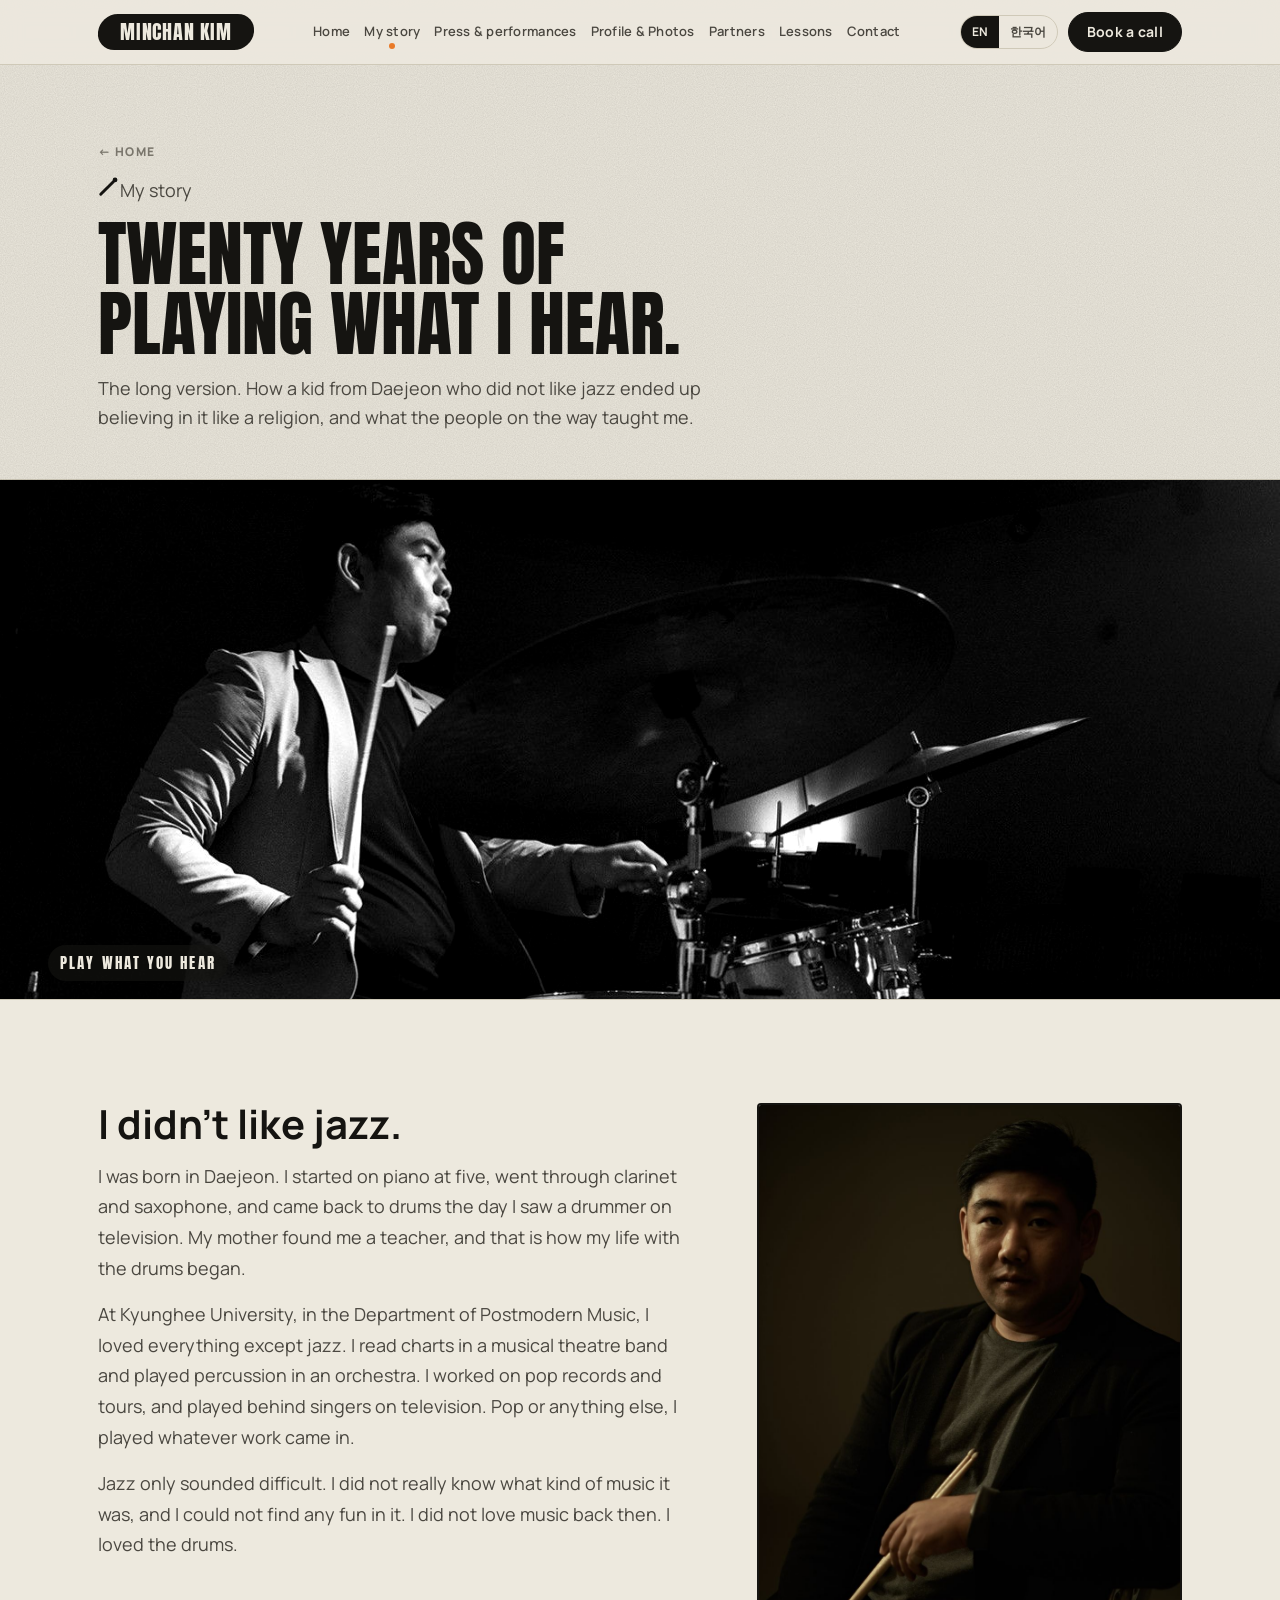
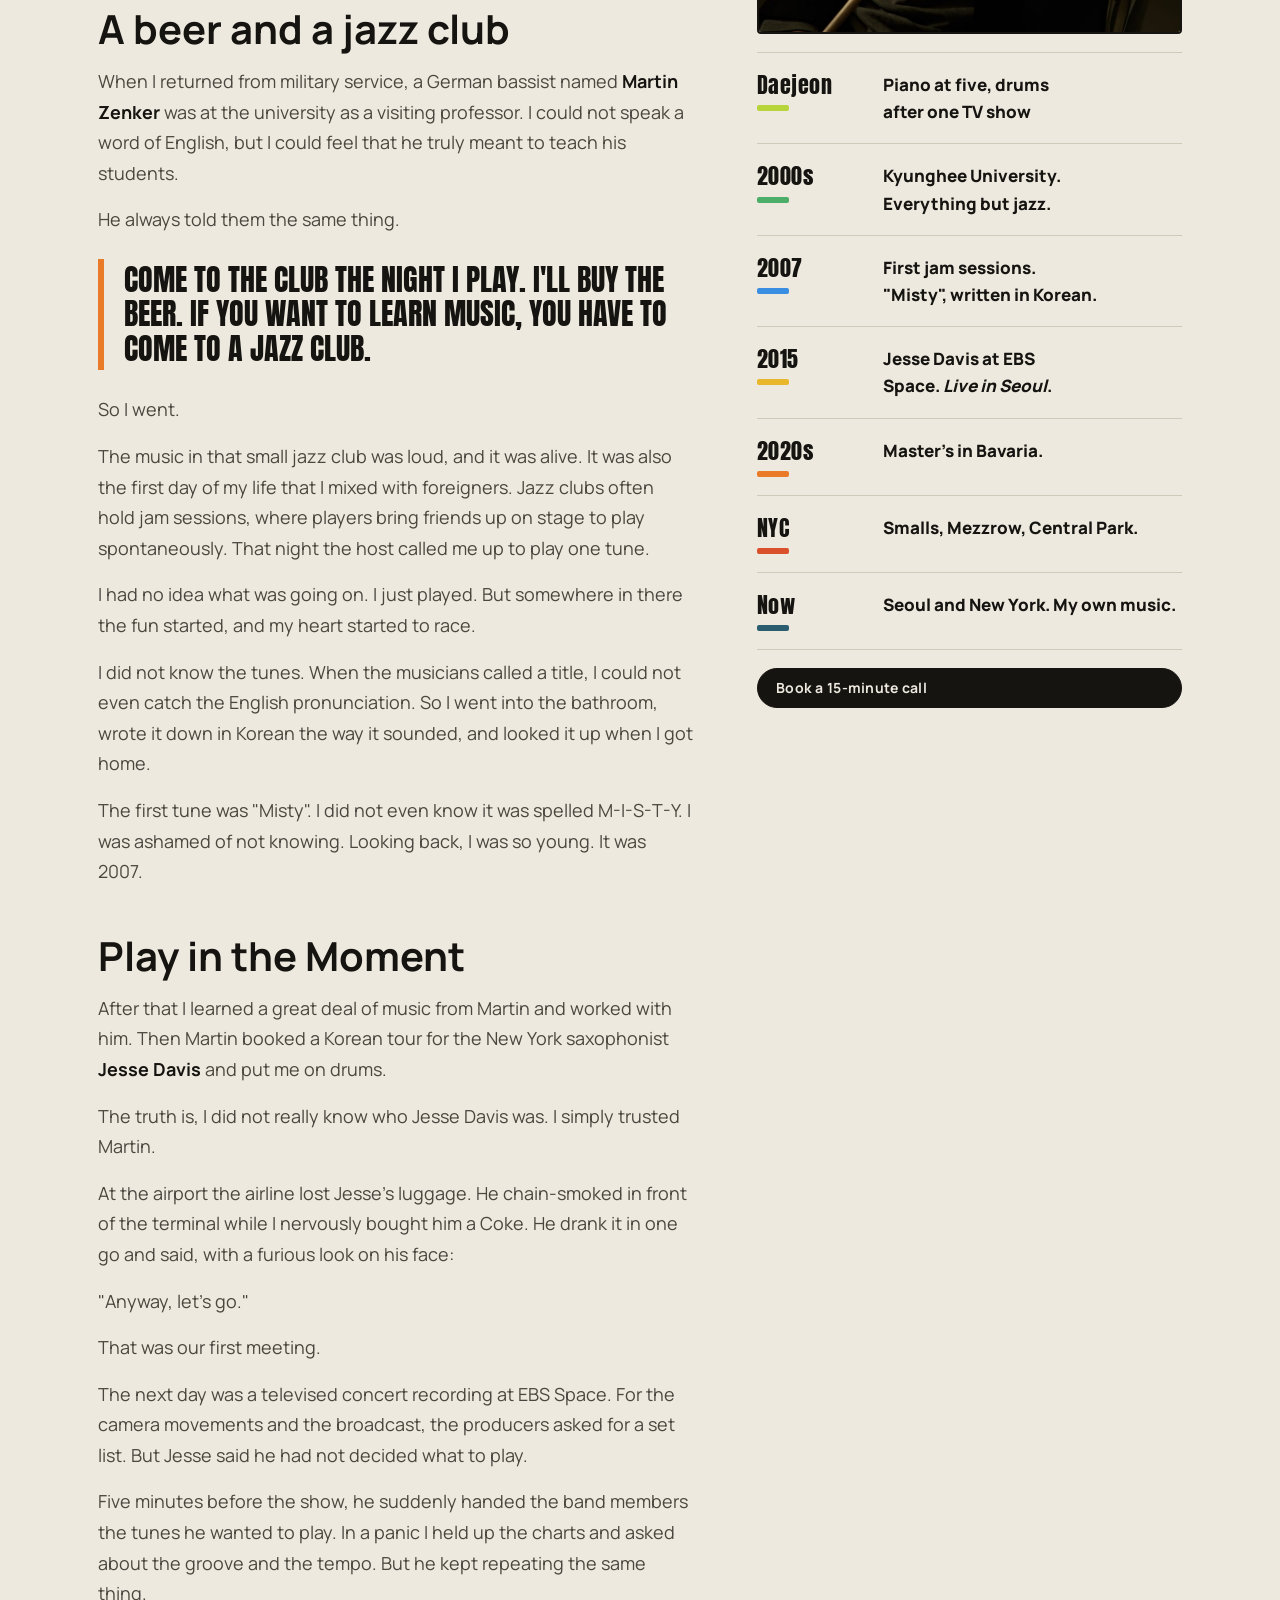
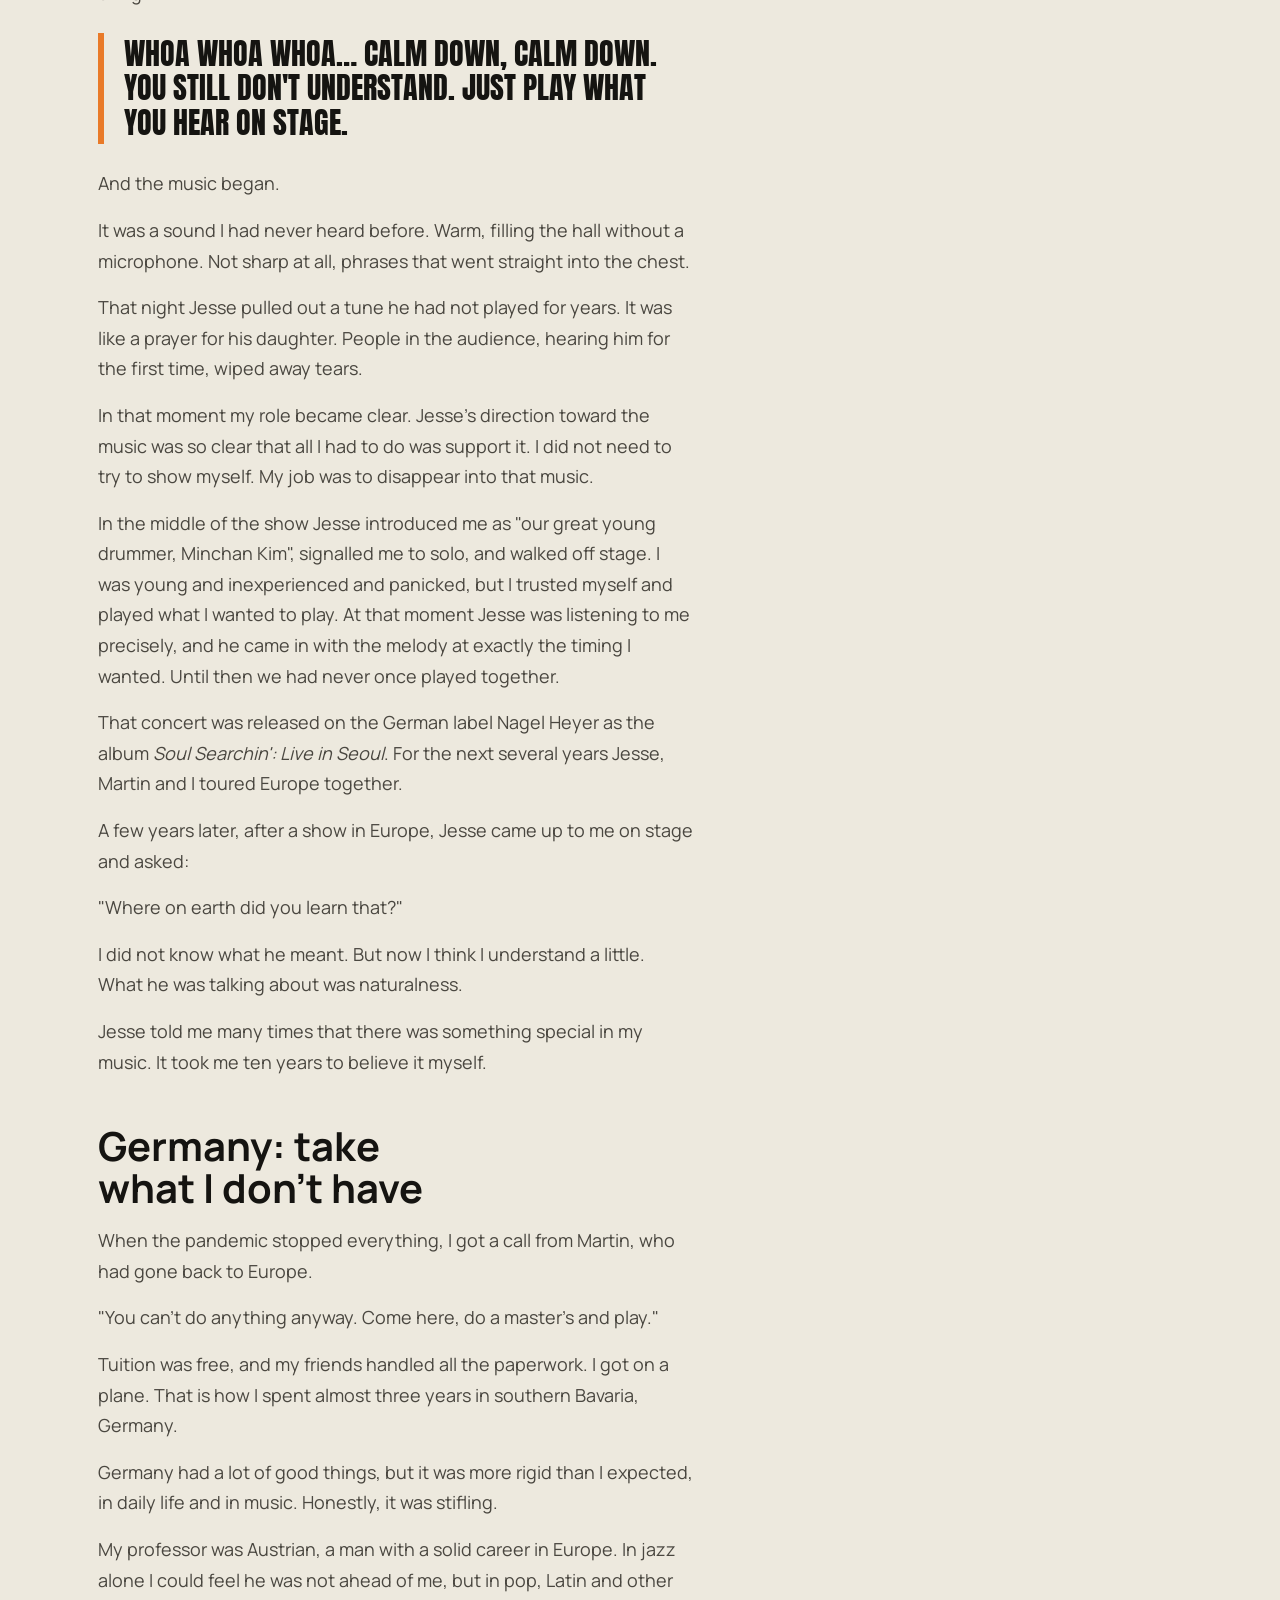
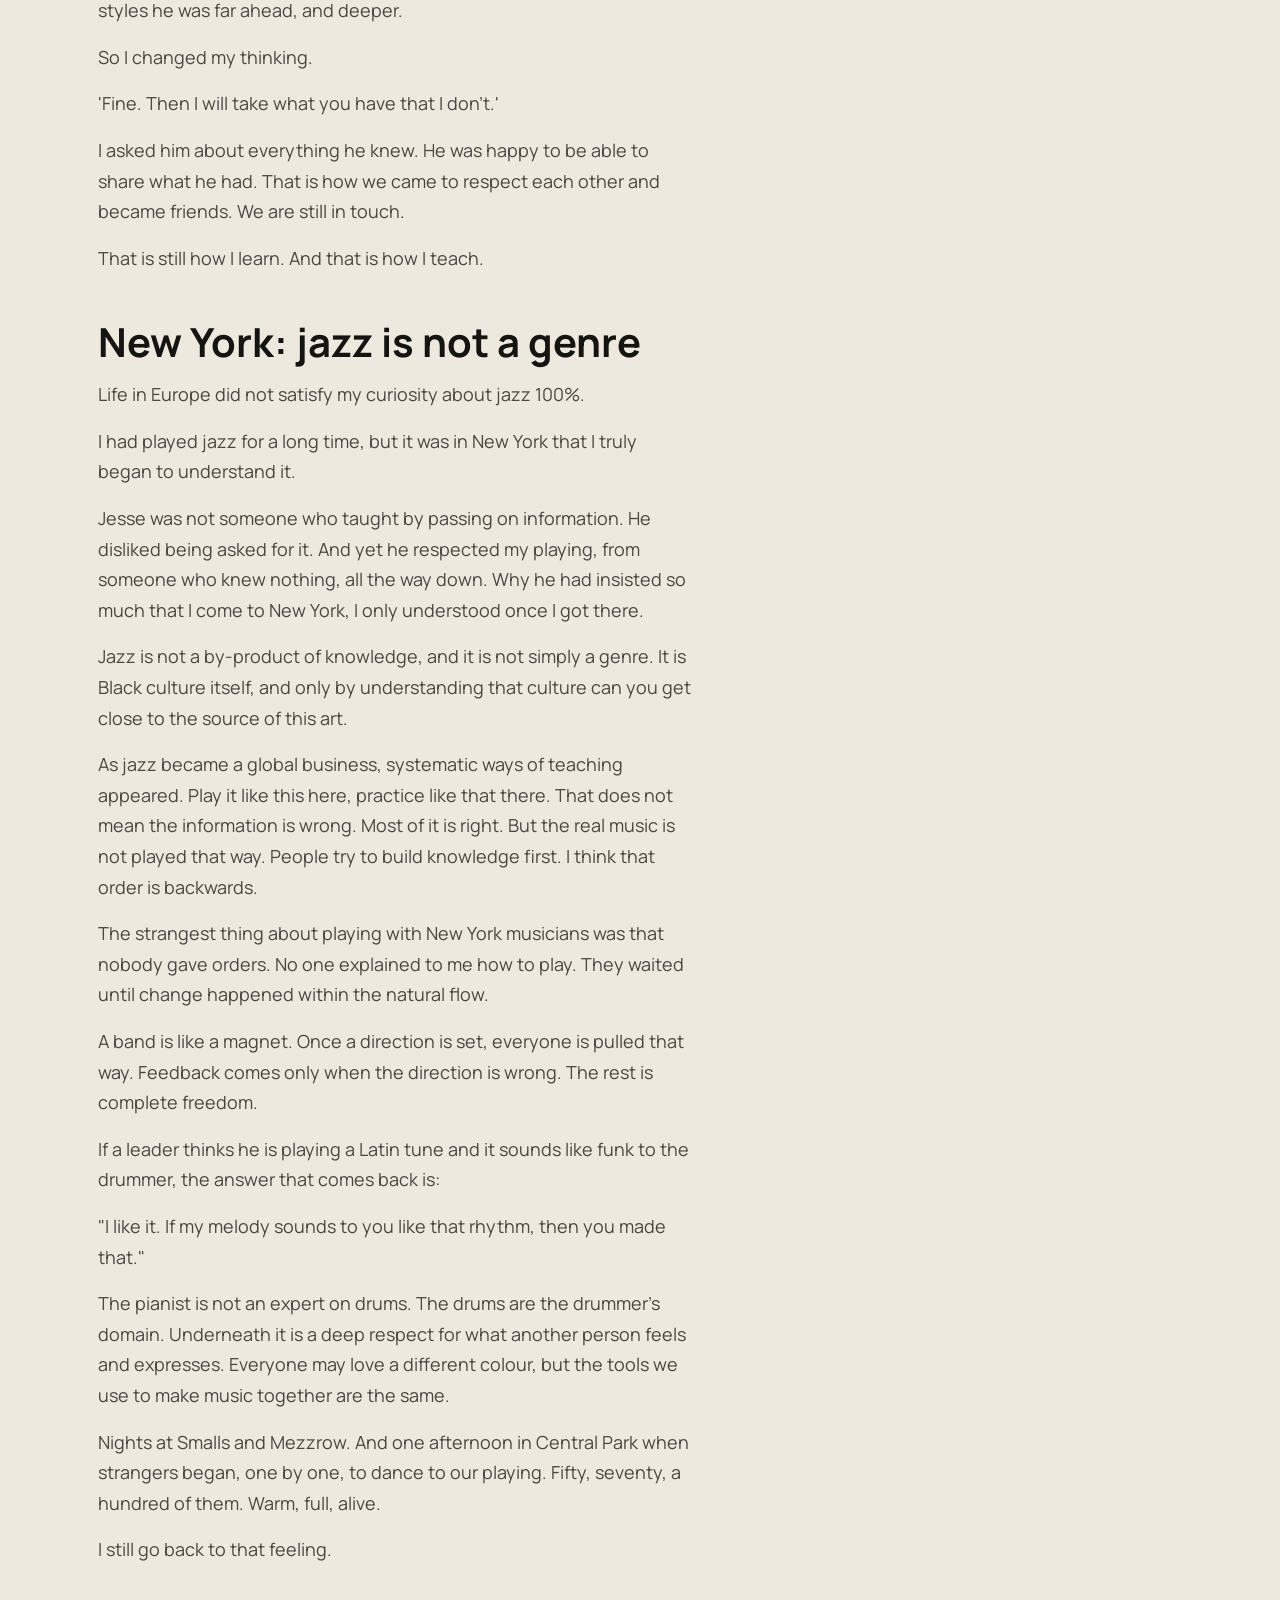
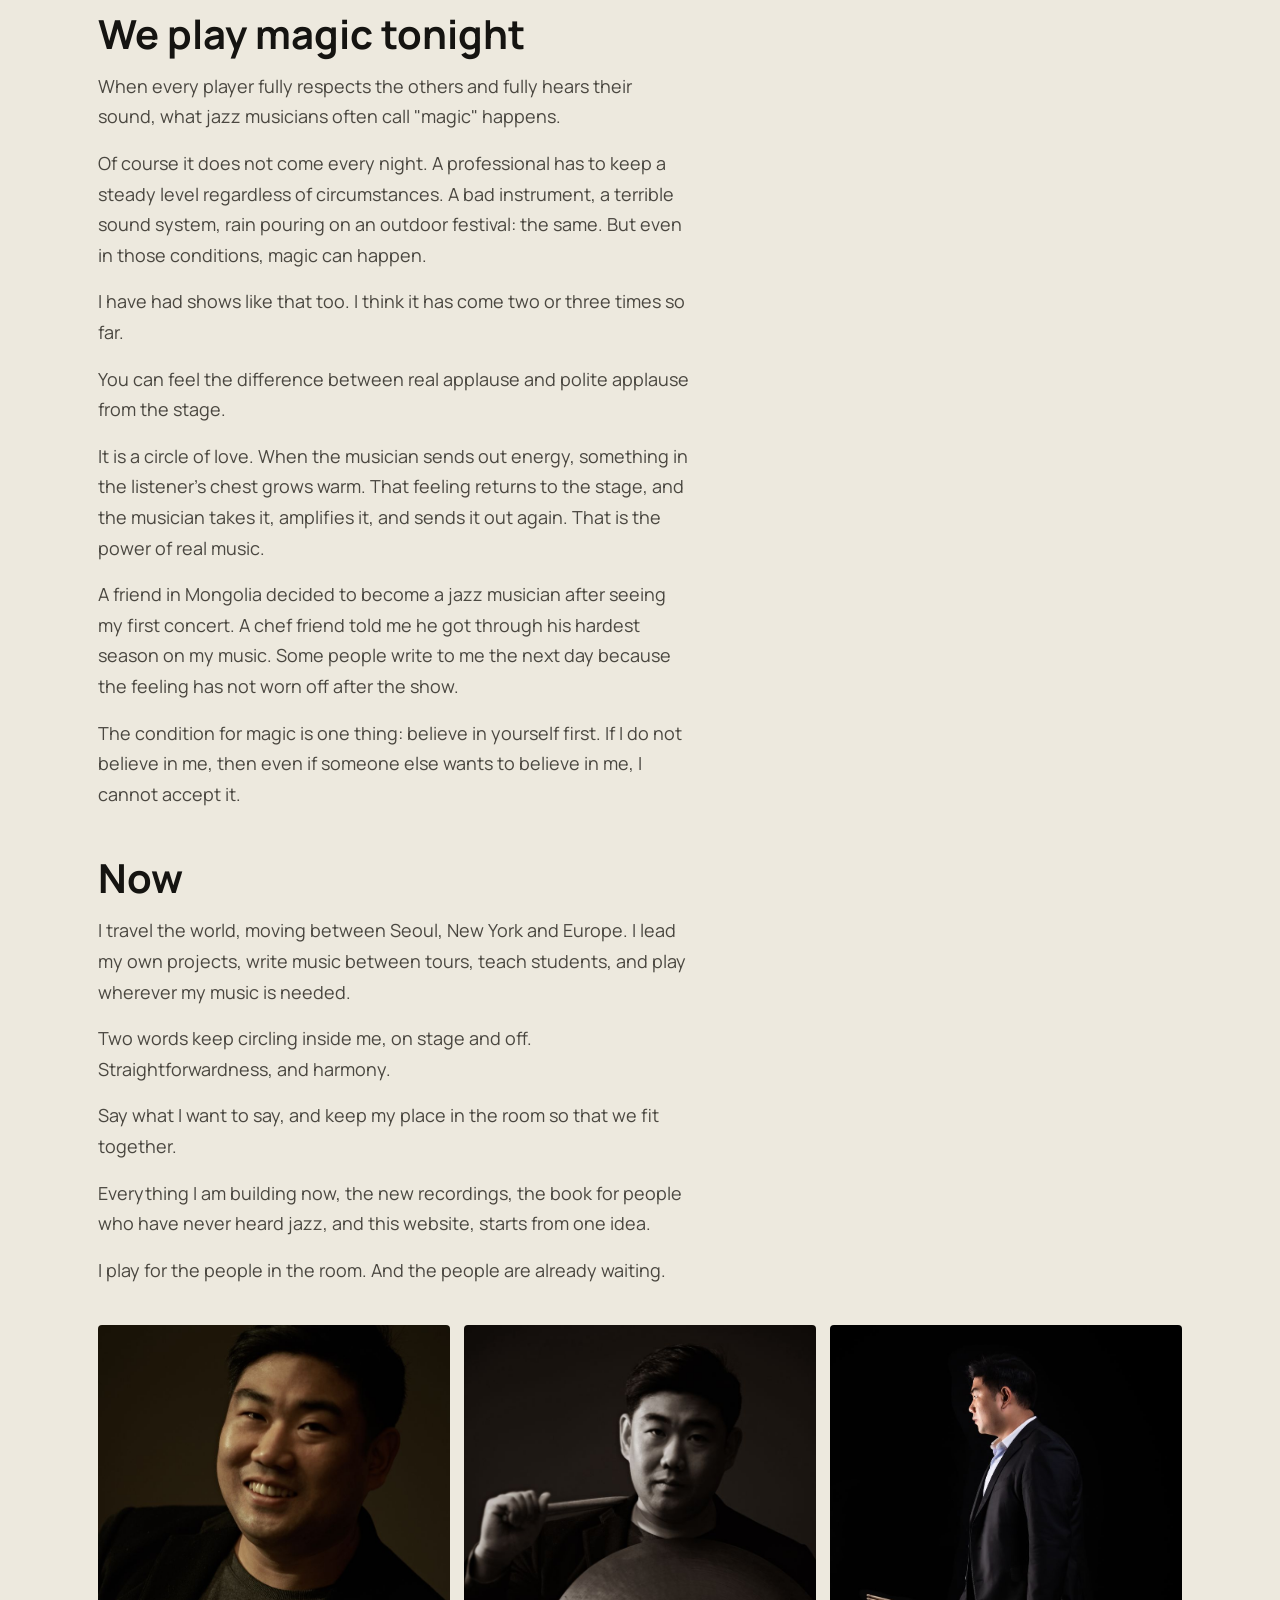
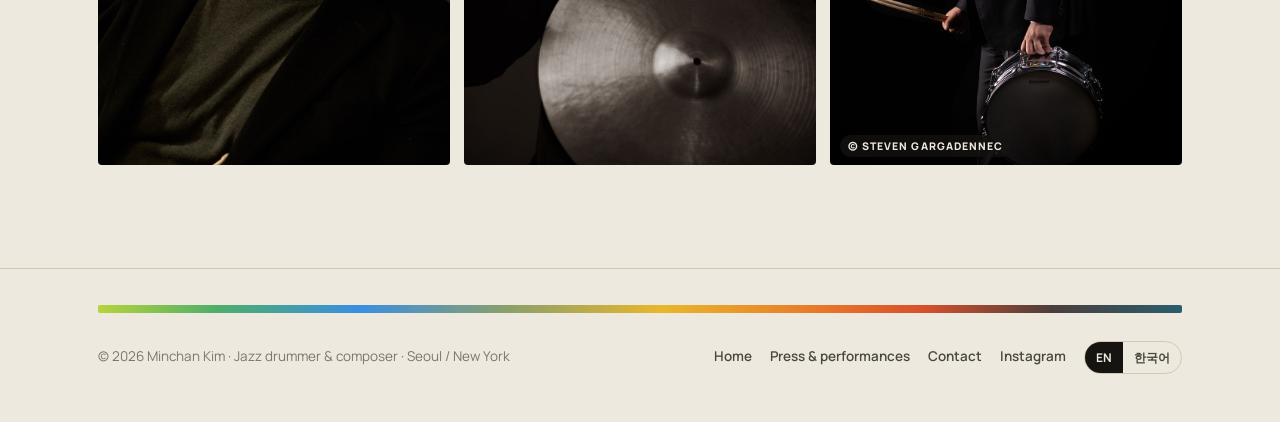
==== commit 81e026ba: "Add Profile & Photos section (profile PDFs, photo ZIP, per-photo download) + nav link Co-Authored-By" ====
--- a/about.html
+++ b/about.html
@@ -20,6 +20,7 @@
       <a href="index.html" data-page="index.html" data-i="nav.home">Home</a>
       <a href="about.html" class="here" data-page="about.html" data-i="nav.story">My story</a>
       <a href="press.html" data-page="press.html" data-i="nav.press">Press &amp; performances</a>
+      <a href="press.html#profile" data-i="nav.profile">Profile &amp; Photos</a>
       <a href="partners.html" data-page="partners.html" data-i="nav.partners">Partners</a>
       <a href="index.html#lessons" data-i="nav.lessons">Lessons</a>
       <a href="index.html#contact" data-i="nav.contact">Contact</a>
@@ -171,11 +172,11 @@
 
 <script>
 window.KO = {
-  'nav.home': '홈', 'nav.story': '제 이야기', 'nav.press': '공연과 기사', 'nav.partners': '파트너', 'nav.lessons': '레슨', 'nav.contact': '연락', 'nav.book': '통화 예약', 'nav.menu': '메뉴',
+  'nav.home': '홈', 'nav.story': '제 이야기', 'nav.press': '공연과 기사', 'nav.profile': '프로필 · 사진', 'nav.partners': '파트너', 'nav.lessons': '레슨', 'nav.contact': '연락', 'nav.book': '통화 예약', 'nav.menu': '메뉴',
   'nav.home2': '홈', 'nav.press2': '공연과 기사', 'nav.contact2': '연락',
   'crumb': '← 홈', 'ph.eyebrow': '제 이야기', 'ph.h1': '들리는 대로 친,<br>스무 해.',
   'ph.intro': '긴 버전입니다. 재즈를 싫어하던 대전 아이가 어쩌다 이 음악을 종교처럼 믿게 됐는지, 그 길에서 만난 사람들이 무엇을 가르쳐 줬는지.',
-  'story': '<h2>재즈를 좋아하지 않았습니다.</h2><p>저는 대전에서 태어났습니다. 다섯 살에 피아노를 시작했고, 클라리넷과 색소폰을 거쳐 텔레비전에서 드러머를 본 날, 다시 드럼으로 돌아섰습니다. 어머니가 선생님을 찾아 주셨고, 그렇게 드럼과의 동행이 시작됐습니다.</p><p>경희대학교 포스트모던음악학과에 다니던 시절, 저는 재즈만 빼고 다 좋아했습니다. 뮤지컬 밴드에서 악보를 보며 연주했고, 오케스트라에서 타악기를 쳤습니다. 가요 음반 작업과 투어에 참여했고, 방송에서는 가수 뒤에서 드럼을 쳤습니다. 가요든 뭐든, 일이 들어오는 대로 연주했습니다.</p><p>재즈는 어렵게만 들렸습니다. 뭘 하는 음악인지도 잘 몰랐고, 그 안에서 어떤 재미도 찾지 못했습니다. 그때의 저는 음악을 사랑한 게 아니었습니다. 드럼을 사랑했습니다.</p><h2>맥주 한 잔과 재즈 클럽</h2><p>군 복무를 마치고 복학했을 때, 독일에서 온 베이시스트 <strong>마틴 젠커</strong>가 학교에 초빙교수로 와 있었습니다. 저는 영어를 한마디도 못 했지만, 그가 진심으로 학생들을 가르치려 한다는 건 느낄 수 있었습니다.</p><p>그는 학생들에게 늘 같은 말을 했습니다.</p><blockquote>내가 연주하는 날 클럽에 와라. 맥주는 내가 살게. 음악을 배우려면 재즈 클럽에 와야지.</blockquote><p>그래서 갔습니다.</p><p>좁은 재즈 클럽의 음악은 시끄러웠지만 살아 있었습니다. 태어나서 처음으로 외국인들과 어울린 날이기도 했습니다. 재즈 클럽에서는 연주자들이 지인들과 함께 무대에 올라 즉흥적으로 연주하는 잼 세션이 자주 열립니다. 그날도 호스트는 저를 무대로 불러 한 곡을 치게 했습니다.</p><p>뭐가 뭔지 몰랐습니다. 그냥 쳤습니다. 그런데 그 안 어딘가에서 재미가 들기 시작했고, 가슴이 뛰기 시작했습니다.</p><p>곡을 몰랐습니다. 뮤지션들이 곡 제목을 말하면 영어 발음조차 알아듣지 못했습니다. 그래서 화장실에 들어가 들리는 대로 한글로 적어 두고, 집에 돌아와 찾아봤습니다.</p><p>첫 곡이 ‘미스티(Misty)’였습니다. M-I-S-T-Y라고 쓰는 줄도 몰랐습니다. 모른다는 게 부끄러웠습니다. 지금 생각하면 참 어렸죠. 2007년의 일이었습니다.</p><h2>순간을 연주해라 (Play in the Moment)</h2><p>이후 마틴에게 많은 음악을 배우며 함께 활동했습니다. 그러던 중 마틴이 뉴욕 출신 색소포니스트 <strong>제시 데이비스</strong>의 한국 투어를 잡았고, 저를 드러머로 세웠습니다.</p><p>사실 저는 제시 데이비스가 누구인지 잘 몰랐습니다. 그저 마틴을 믿었을 뿐입니다.</p><p>공항에서 항공사의 실수로 제시의 짐을 잃어버렸습니다. 그는 터미널 앞에서 줄담배를 피웠고, 저는 눈치를 보며 콜라를 사다 줬습니다. 그는 콜라를 단숨에 들이켜더니, 잔뜩 화가 난 얼굴로 말했습니다.</p><p>“아무튼, 가자.”</p><p>그게 첫 만남이었습니다.</p><p>다음 날은 EBS 스페이스에서 방송 녹화 공연이 있었습니다. 제작진은 카메라 동선과 방송 진행을 위해 세트리스트를 요청했습니다. 하지만 제시는 무엇을 연주할지 미리 정해 놓지 않았다고 했습니다.</p><p>공연 시작 5분 전, 그는 갑자기 밴드 멤버들에게 연주하고 싶은 곡을 꺼내 나눠 줬습니다. 저는 다급한 마음에 악보를 들고 그루브와 템포를 물었습니다. 하지만 그는 같은 말만 반복했습니다.</p><blockquote>워워워… 진정해, 진정해. 넌 아직 이해를 못 해. 그냥 무대 위에서 들리는 대로 쳐.</blockquote><p>그리고 연주가 시작됐습니다.</p><p>한 번도 들어 본 적 없는 소리였습니다. 따뜻했고, 마이크 없이도 홀을 가득 채웠습니다. 전혀 따갑지 않은 소리, 가슴으로 곧장 들어오는 프레이즈였습니다.</p><p>그날 밤 제시는 몇 년 동안 연주하지 않았던 곡을 꺼냈습니다. 딸을 위한 기도와도 같은 곡이었습니다. 그의 연주를 처음 듣는 객석의 사람들은 눈물을 훔쳤습니다.</p><p>그 순간 제 역할이 분명해졌습니다. 제시가 음악으로 향하는 방향은 너무나 명확했습니다. 저는 그 방향을 받쳐 주기만 하면 됐습니다. 제 자신을 드러내려 애쓸 필요가 없었습니다. 오히려 그 음악 안으로 사라지는 것이 제가 할 일이었습니다.</p><p>공연 중간에 제시는 저를 “우리의 멋진 젊은 드러머, 김민찬”이라고 소개하며 솔로를 하라는 사인을 주고 무대 뒤로 내려갔습니다. 저는 어린 나이에 경험이 부족해 당황스러웠지만, 제가 원하던 바를 저 자신을 믿고 연주해 나갔습니다. 그 순간 제시는 제 연주를 정확히 듣고 있다가, 제가 원하던 정확한 타이밍에 멜로디를 연주했습니다. 그전까지 우리는 단 한 번도 함께 연주해 본 적이 없었습니다.</p><p>그 공연은 독일 레이블 Nagel Heyer에서 <em>《Soul Searchin\': Live in Seoul》</em>이라는 앨범으로 발매됐습니다. 그 뒤 몇 년 동안 제시와 마틴, 저는 함께 유럽을 돌았습니다.</p><p>몇 년 후, 유럽의 어느 공연이 끝나고 제시가 무대에서 제게 다가와 물었습니다.</p><p>“그런 건 대체 어디서 배웠어?”</p><p>무슨 뜻인지 몰랐습니다. 하지만 지금은 조금 알 것 같습니다. 그가 말한 건 자연스러움이었습니다.</p><p>제시는 제 음악에 특별한 무언가가 있다고 몇 번이고 말해 줬습니다. 제가 그 말을 스스로 믿기까지는 10년이 걸렸습니다.</p><h2>독일: 내게 없는 것을 가져온다</h2><p>팬데믹이 모든 것을 멈췄을 때, 유럽으로 돌아갔던 마틴에게 전화가 왔습니다.</p><p>“어차피 아무것도 못 하잖아. 여기 와서 석사도 하고 연주도 해.”</p><p>학비는 무료였고, 서류는 친구들이 모두 처리해 줬습니다. 저는 비행기를 탔습니다. 그렇게 독일 바이에른 남부에서 거의 3년을 보냈습니다.</p><p>독일은 좋은 것도 많았지만 생각보다 경직된 곳이었습니다. 일상도, 음악도 그랬습니다. 솔직히 답답했습니다.</p><p>교수님은 오스트리아 출신으로, 유럽에서 탄탄한 경력을 쌓은 분이었습니다. 재즈 장르만 놓고 보면 솔직하게 저보다 앞서 있지 않다는 것이 느껴졌지만, 팝과 라틴, 다른 스타일의 음악에서는 훨씬 앞서 있고 깊이 있었습니다.</p><p>그래서 생각을 바꿨습니다.</p><p>‘좋다. 그렇다면 당신이 가진 것 중 나에게 없는 것을 가져가자.’</p><p>저는 그가 알고 있는 모든 것을 물었습니다. 그는 자신이 가진 것을 나눌 수 있다는 사실을 기뻐했습니다. 그렇게 우리는 서로를 존중하게 됐고, 친구가 됐습니다. 지금도 연락하며 지냅니다.</p><p>저는 지금도 그렇게 배웁니다. 그리고 그렇게 가르칩니다.</p><h2>뉴욕: 재즈는 장르가 아닙니다</h2><p>유럽에서의 삶은 재즈에 대한 저의 호기심을 100% 충족시켜 주지는 못했습니다.</p><p>재즈를 오래 연주했지만, 그 음악을 정말 이해하기 시작한 건 뉴욕에서였습니다.</p><p>제시는 정보를 전달하는 방식으로 가르치는 사람이 아니었습니다. 정보를 달라는 요청 자체를 싫어했습니다. 그러면서도 아무것도 모르는 제 연주를 깊은 곳까지 존중했습니다. 그가 왜 그토록 뉴욕에 오라고 했는지는 그곳에 가서야 알았습니다.</p><p>재즈는 지식의 부산물도, 단순한 장르도 아닙니다. 흑인 문화 그 자체이며, 그 문화를 이해해야만 이 예술의 원천에 다가갈 수 있습니다.</p><p>재즈가 세계적인 비즈니스가 되면서 체계적인 교육 방식도 생겨났습니다. 여기서는 이렇게 연주하고, 저기서는 이렇게 연습하라는 식입니다. 그 정보가 틀렸다는 뜻은 아닙니다. 대부분 맞는 말입니다. 하지만 실제 음악은 그렇게 연주되지 않습니다. 사람들은 지식을 먼저 세우려 합니다. 저는 그 순서가 거꾸로라고 생각합니다.</p><p>뉴욕의 뮤지션들과 연주하면서 가장 낯설었던 것은 아무도 지시하지 않는다는 사실이었습니다. 누구도 제게 어떻게 연주하라고 설명하지 않았습니다. 자연스러운 흐름 속에서 변화가 일어날 때까지 기다렸습니다.</p><p>밴드는 자석과 같습니다. 한 번 방향이 정해지면 모두가 그쪽으로 빨려 들어갑니다. 피드백은 방향이 잘못됐을 때만 옵니다. 나머지는 완전한 자유입니다.</p><p>리더가 라틴 곡을 연주한다고 생각했는데 드러머에게는 펑크처럼 들렸다면, 돌아오는 대답은 이렇습니다.</p><p>“좋은데. 내 멜로디가 너한테 그런 리듬으로 들린다면, 그건 네가 만든 거야.”</p><p>피아니스트는 드럼의 전문가가 아닙니다. 드럼은 드러머의 영역입니다. 그 밑바탕에는 다른 사람이 느끼고 표현하는 것에 대한 깊은 존중이 있습니다. 서로 좋아하는 색은 달라도, 함께 음악을 만들어 가는 도구는 같습니다.</p><p>스몰스와 메즈로에서 보낸 밤들. 그리고 센트럴 파크의 어느 오후, 낯선 사람들이 하나둘 우리 연주에 맞춰 춤추기 시작하던 순간이 있습니다. 쉰 명, 일흔 명, 백 명. 따뜻하고, 꽉 차 있고, 살아 있다는 느낌.</p><p>저는 지금도 그 느낌으로 돌아갑니다.</p><h2>We play magic tonight</h2><p>모든 연주자가 서로를 온전히 존중하고, 서로의 소리를 온전히 들을 때 재즈 뮤지션들이 흔히 ‘매직’이라고 부르는 일이 일어납니다.</p><p>물론 매일 밤 그런 순간이 찾아오는 것은 아닙니다. 프로 연주자는 환경과 상관없이 일정한 수준을 유지할 수 있어야 합니다. 악기가 좋지 않아도, 음향이 엉망이어도, 야외 페스티벌에 비가 쏟아져도 마찬가지입니다. 하지만 그런 환경에서도 매직은 일어날 수 있습니다.</p><p>저에게도 매직과 같은 공연이 있었습니다. 지금까지 두세 번 정도 찾아왔던 것 같아요.</p><p>관중들이 보내는 진짜 박수와 예의상 보내는 박수의 차이는 무대 위에서 느껴집니다.</p><p>그것은 사랑의 순환입니다. 뮤지션이 에너지를 내보내면 듣는 사람의 가슴 어딘가가 따뜻해집니다. 그 감정은 다시 무대로 돌아오고, 뮤지션은 그것을 받아 더 크게 증폭해 내보냅니다. 그게 진짜 음악의 힘입니다.</p><p>몽골의 한 친구는 제 첫 공연을 보고 재즈 뮤지션이 되기로 결심했습니다. 셰프인 친구는 가장 힘들었던 시기를 제 음악으로 버텼다고 말했습니다. 공연이 끝난 뒤에도 여운이 가시지 않아 다음 날 연락해 오는 사람들이 있습니다.</p><p>매직의 조건은 하나입니다. 먼저 자신을 믿는 것입니다. 내가 나를 믿지 못하면, 다른 사람이 나를 믿고 싶어도 그 믿음을 받아들일 수 없습니다.</p><h2>지금</h2><p>저는 서울-뉴욕-유럽을 오가며 세계를 여행하며 삽니다. 제 프로젝트를 이끌고, 투어 사이에 곡을 쓰고, 학생들을 가르치며, 제 음악이 필요로 하는 곳이라면 어디서든 연주합니다.</p><p>무대 위에서든 아래에서든 제 안에서 계속 맴도는 두 단어가 있습니다. 솔직함, 그리고 조화.</p><p>하고 싶은 말을 하되, 그 안에서 서로 어울리는 자리를 지키는 것.</p><p>지금 제가 만들어 가는 모든 것, 새로운 음원과 재즈를 한 번도 들어 본 적 없는 사람들을 위한 책, 그리고 이 웹사이트는 모두 한 가지 생각에서 출발합니다.</p><p>저는 그 자리에 있는 사람들을 위해 연주합니다. 그리고 사람들은 이미 기다리고 있습니다.</p>',
+  'story': '<h2>재즈를 좋아하지 않았습니다.</h2><p>저는 대전에서 태어났습니다. 다섯 살에 피아노를 시작했고, 클라리넷과 색소폰을 거쳐 텔레비전에서 드러머를 본 날, 다시 드럼으로 돌아섰습니다. 어머니가 선생님을 찾아 주셨고, 그렇게 드럼과의 동행이 시작됐습니다.</p><p>경희대학교 포스트모던음악학과에 다니던 시절, 저는 재즈만 빼고 다 좋아했습니다. 뮤지컬 밴드에서 악보를 보며 연주했고, 오케스트라에서 타악기를 쳤습니다. 가요 음반 작업과 투어에 참여했고, 방송에서는 가수 뒤에서 드럼을 쳤습니다. 가요든 뭐든, 일이 들어오는 대로 연주했습니다.</p><p>재즈는 어렵게만 들렸습니다. 뭘 하는 음악인지도 잘 몰랐고, 그 안에서 어떤 재미도 찾지 못했습니다. 그때의 저는 음악을 사랑한 게 아니었습니다. 드럼을 사랑했습니다.</p><h2>맥주 한 잔과 재즈 클럽</h2><p>군 복무를 마치고 복학했을 때, 독일에서 온 베이시스트 <strong>마틴 젠커</strong>가 학교에 초빙교수로 와 있었습니다. 저는 영어를 한마디도 못 했지만, 그가 진심으로 학생들을 가르치려 한다는 건 느낄 수 있었습니다.</p><p>그는 학생들에게 늘 같은 말을 했습니다.</p><blockquote>내가 연주하는 날 클럽에 와라. 맥주는 내가 살게. 음악을 배우려면 재즈 클럽에 와야지.</blockquote><p>그래서 갔습니다.</p><p>좁은 재즈 클럽의 음악은 시끄러웠지만 살아 있었습니다. 태어나서 처음으로 외국인들과 어울린 날이기도 했습니다. 재즈 클럽에서는 연주자들이 지인들과 함께 무대에 올라 즉흥적으로 연주하는 잼 세션이 자주 열립니다. 그날도 호스트는 저를 무대로 불러 한 곡을 치게 했습니다.</p><p>뭐가 뭔지 몰랐습니다. 그냥 쳤습니다. 그런데 그 안 어딘가에서 재미가 들기 시작했고, 가슴이 뛰기 시작했습니다.</p><p>곡을 몰랐습니다. 뮤지션들이 곡 제목을 말하면 영어 발음조차 알아듣지 못했습니다. 그래서 화장실에 들어가 들리는 대로 한글로 적어 두고, 집에 돌아와 찾아봤습니다.</p><p>첫 곡이 ‘미스티(Misty)’였습니다. M-I-S-T-Y라고 쓰는 줄도 몰랐습니다. 모른다는 게 부끄러웠습니다. 지금 생각하면 참 어렸죠. 2007년의 일이었습니다.</p><h2>순간을 연주해라</h2><p>이후 마틴에게 많은 음악을 배우며 함께 활동했습니다. 그러던 중 마틴이 뉴욕 출신 색소포니스트 <strong>제시 데이비스</strong>의 한국 투어를 잡았고, 저를 드러머로 세웠습니다.</p><p>사실 저는 제시 데이비스가 누구인지 잘 몰랐습니다. 그저 마틴을 믿었을 뿐입니다.</p><p>공항에서 항공사의 실수로 제시의 짐을 잃어버렸습니다. 그는 터미널 앞에서 줄담배를 피웠고, 저는 눈치를 보며 콜라를 사다 줬습니다. 그는 콜라를 단숨에 들이켜더니, 잔뜩 화가 난 얼굴로 말했습니다.</p><p>“아무튼, 가자.”</p><p>그게 첫 만남이었습니다.</p><p>다음 날은 EBS 스페이스에서 방송 녹화 공연이 있었습니다. 제작진은 카메라 동선과 방송 진행을 위해 세트리스트를 요청했습니다. 하지만 제시는 무엇을 연주할지 미리 정해 놓지 않았다고 했습니다.</p><p>공연 시작 5분 전, 그는 갑자기 밴드 멤버들에게 연주하고 싶은 곡을 꺼내 나눠 줬습니다. 저는 다급한 마음에 악보를 들고 그루브와 템포를 물었습니다. 하지만 그는 같은 말만 반복했습니다.</p><blockquote>워워워… 진정해, 진정해. 넌 아직 이해를 못 해. 그냥 무대 위에서 들리는 대로 쳐.</blockquote><p>그리고 연주가 시작됐습니다.</p><p>한 번도 들어 본 적 없는 소리였습니다. 따뜻했고, 마이크 없이도 홀을 가득 채웠습니다. 전혀 따갑지 않은 소리, 가슴으로 곧장 들어오는 프레이즈였습니다.</p><p>그날 밤 제시는 몇 년 동안 연주하지 않았던 곡을 꺼냈습니다. 딸을 위한 기도와도 같은 곡이었습니다. 그의 연주를 처음 듣는 객석의 사람들은 눈물을 훔쳤습니다.</p><p>그 순간 제 역할이 분명해졌습니다. 제시가 음악으로 향하는 방향은 너무나 명확했습니다. 저는 그 방향을 받쳐 주기만 하면 됐습니다. 제 자신을 드러내려 애쓸 필요가 없었습니다. 오히려 그 음악 안으로 사라지는 것이 제가 할 일이었습니다.</p><p>공연 중간에 제시는 저를 “우리의 멋진 젊은 드러머, 김민찬”이라고 소개하며 솔로를 하라는 사인을 주고 무대 뒤로 내려갔습니다. 저는 어린 나이에 경험이 부족해 당황스러웠지만, 제가 원하던 바를 저 자신을 믿고 연주해 나갔습니다. 그 순간 제시는 제 연주를 정확히 듣고 있다가, 제가 원하던 정확한 타이밍에 멜로디를 연주했습니다. 그전까지 우리는 단 한 번도 함께 연주해 본 적이 없었습니다.</p><p>그 공연은 독일 레이블 Nagel Heyer에서 <em>《Soul Searchin\': Live in Seoul》</em>이라는 앨범으로 발매됐습니다. 그 뒤 몇 년 동안 제시와 마틴, 저는 함께 유럽을 돌았습니다.</p><p>몇 년 후, 유럽의 어느 공연이 끝나고 제시가 무대에서 제게 다가와 물었습니다.</p><p>“그런 건 대체 어디서 배웠어?”</p><p>무슨 뜻인지 몰랐습니다. 하지만 지금은 조금 알 것 같습니다. 그가 말한 건 자연스러움이었습니다.</p><p>제시는 제 음악에 특별한 무언가가 있다고 몇 번이고 말해 줬습니다. 제가 그 말을 스스로 믿기까지는 10년이 걸렸습니다.</p><h2>독일: 내게 없는 것을 가져온다</h2><p>팬데믹이 모든 것을 멈췄을 때, 유럽으로 돌아갔던 마틴에게 전화가 왔습니다.</p><p>“어차피 아무것도 못 하잖아. 여기 와서 석사도 하고 연주도 해.”</p><p>학비는 무료였고, 서류는 친구들이 모두 처리해 줬습니다. 저는 비행기를 탔습니다. 그렇게 독일 바이에른 남부에서 거의 3년을 보냈습니다.</p><p>독일은 좋은 것도 많았지만 생각보다 경직된 곳이었습니다. 일상도, 음악도 그랬습니다. 솔직히 답답했습니다.</p><p>교수님은 오스트리아 출신으로, 유럽에서 탄탄한 경력을 쌓은 분이었습니다. 재즈 장르만 놓고 보면 솔직하게 저보다 앞서 있지 않다는 것이 느껴졌지만, 팝과 라틴, 다른 스타일의 음악에서는 훨씬 앞서 있고 깊이 있었습니다.</p><p>그래서 생각을 바꿨습니다.</p><p>‘좋다. 그렇다면 당신이 가진 것 중 나에게 없는 것을 가져가자.’</p><p>저는 그가 알고 있는 모든 것을 물었습니다. 그는 자신이 가진 것을 나눌 수 있다는 사실을 기뻐했습니다. 그렇게 우리는 서로를 존중하게 됐고, 친구가 됐습니다. 지금도 연락하며 지냅니다.</p><p>저는 지금도 그렇게 배웁니다. 그리고 그렇게 가르칩니다.</p><h2>뉴욕: 재즈는 장르가 아닙니다</h2><p>유럽에서의 삶은 재즈에 대한 저의 호기심을 100% 충족시켜 주지는 못했습니다.</p><p>재즈를 오래 연주했지만, 그 음악을 정말 이해하기 시작한 건 뉴욕에서였습니다.</p><p>제시는 정보를 전달하는 방식으로 가르치는 사람이 아니었습니다. 정보를 달라는 요청 자체를 싫어했습니다. 그러면서도 아무것도 모르는 제 연주를 깊은 곳까지 존중했습니다. 그가 왜 그토록 뉴욕에 오라고 했는지는 그곳에 가서야 알았습니다.</p><p>재즈는 지식의 부산물도, 단순한 장르도 아닙니다. 흑인 문화 그 자체이며, 그 문화를 이해해야만 이 예술의 원천에 다가갈 수 있습니다.</p><p>재즈가 세계적인 비즈니스가 되면서 체계적인 교육 방식도 생겨났습니다. 여기서는 이렇게 연주하고, 저기서는 이렇게 연습하라는 식입니다. 그 정보가 틀렸다는 뜻은 아닙니다. 대부분 맞는 말입니다. 하지만 실제 음악은 그렇게 연주되지 않습니다. 사람들은 지식을 먼저 세우려 합니다. 저는 그 순서가 거꾸로라고 생각합니다.</p><p>뉴욕의 뮤지션들과 연주하면서 가장 낯설었던 것은 아무도 지시하지 않는다는 사실이었습니다. 누구도 제게 어떻게 연주하라고 설명하지 않았습니다. 자연스러운 흐름 속에서 변화가 일어날 때까지 기다렸습니다.</p><p>밴드는 자석과 같습니다. 한 번 방향이 정해지면 모두가 그쪽으로 빨려 들어갑니다. 피드백은 방향이 잘못됐을 때만 옵니다. 나머지는 완전한 자유입니다.</p><p>리더가 라틴 곡을 연주한다고 생각했는데 드러머에게는 펑크처럼 들렸다면, 돌아오는 대답은 이렇습니다.</p><p>“좋은데. 내 멜로디가 너한테 그런 리듬으로 들린다면, 그건 네가 만든 거야.”</p><p>피아니스트는 드럼의 전문가가 아닙니다. 드럼은 드러머의 영역입니다. 그 밑바탕에는 다른 사람이 느끼고 표현하는 것에 대한 깊은 존중이 있습니다. 서로 좋아하는 색은 달라도, 함께 음악을 만들어 가는 도구는 같습니다.</p><p>스몰스와 메즈로에서 보낸 밤들. 그리고 센트럴 파크의 어느 오후, 낯선 사람들이 하나둘 우리 연주에 맞춰 춤추기 시작하던 순간이 있습니다. 쉰 명, 일흔 명, 백 명. 따뜻하고, 꽉 차 있고, 살아 있다는 느낌.</p><p>저는 지금도 그 느낌으로 돌아갑니다.</p><h2>오늘 밤, 우리는 마법을 연주합니다</h2><p>모든 연주자가 서로를 온전히 존중하고, 서로의 소리를 온전히 들을 때 재즈 뮤지션들이 흔히 ‘매직’이라고 부르는 일이 일어납니다.</p><p>물론 매일 밤 그런 순간이 찾아오는 것은 아닙니다. 프로 연주자는 환경과 상관없이 일정한 수준을 유지할 수 있어야 합니다. 악기가 좋지 않아도, 음향이 엉망이어도, 야외 페스티벌에 비가 쏟아져도 마찬가지입니다. 하지만 그런 환경에서도 매직은 일어날 수 있습니다.</p><p>저에게도 매직과 같은 공연이 있었습니다. 지금까지 두세 번 정도 찾아왔던 것 같아요.</p><p>관중들이 보내는 진짜 박수와 예의상 보내는 박수의 차이는 무대 위에서 느껴집니다.</p><p>그것은 사랑의 순환입니다. 뮤지션이 에너지를 내보내면 듣는 사람의 가슴 어딘가가 따뜻해집니다. 그 감정은 다시 무대로 돌아오고, 뮤지션은 그것을 받아 더 크게 증폭해 내보냅니다. 그게 진짜 음악의 힘입니다.</p><p>몽골의 한 친구는 제 첫 공연을 보고 재즈 뮤지션이 되기로 결심했습니다. 셰프인 친구는 가장 힘들었던 시기를 제 음악으로 버텼다고 말했습니다. 공연이 끝난 뒤에도 여운이 가시지 않아 다음 날 연락해 오는 사람들이 있습니다.</p><p>매직의 조건은 하나입니다. 먼저 자신을 믿는 것입니다. 내가 나를 믿지 못하면, 다른 사람이 나를 믿고 싶어도 그 믿음을 받아들일 수 없습니다.</p><h2>지금</h2><p>저는 서울-뉴욕-유럽을 오가며 세계를 여행하며 삽니다. 제 프로젝트를 이끌고, 투어 사이에 곡을 쓰고, 학생들을 가르치며, 제 음악이 필요로 하는 곳이라면 어디서든 연주합니다.</p><p>무대 위에서든 아래에서든 제 안에서 계속 맴도는 두 단어가 있습니다. 솔직함, 그리고 조화.</p><p>하고 싶은 말을 하되, 그 안에서 서로 어울리는 자리를 지키는 것.</p><p>지금 제가 만들어 가는 모든 것, 새로운 음원과 재즈를 한 번도 들어 본 적 없는 사람들을 위한 책, 그리고 이 웹사이트는 모두 한 가지 생각에서 출발합니다.</p><p>저는 그 자리에 있는 사람들을 위해 연주합니다. 그리고 사람들은 이미 기다리고 있습니다.</p>',
   'timeline': '<div class="tl"><div class="when">대전<b style="background:var(--lime)"></b></div><div><h3>다섯 살에 피아노, 텔레비전 한 편에 드럼</h3></div></div><div class="tl"><div class="when">2000년대<b style="background:var(--green)"></b></div><div><h3>경희대. 재즈만 빼고 전부.</h3></div></div><div class="tl"><div class="when">2007<b style="background:var(--sky)"></b></div><div><h3>첫 잼 세션. 한글로 적은 “미스티”.</h3></div></div><div class="tl"><div class="when">2015<b style="background:var(--mustard)"></b></div><div><h3>EBS 스페이스, 제시 데이비스. 《Live in Seoul》.</h3></div></div><div class="tl"><div class="when">2020년대<b style="background:var(--orange)"></b></div><div><h3>바이에른 석사.</h3></div></div><div class="tl"><div class="when">뉴욕<b style="background:var(--red)"></b></div><div><h3>스몰스, 메즈로, 센트럴 파크.</h3></div></div><div class="tl"><div class="when">지금<b style="background:var(--teal)"></b></div><div><h3>서울과 뉴욕. 제 음악.</h3></div></div>',
   'side.btn': '15분 통화 예약', 'band.cap': '들리는 대로 쳐라',
   'foot.copy': '© 2026 김민찬 · 재즈 드러머 & 작곡가 · 서울 / 뉴욕',
--- a/site.css
+++ b/site.css
@@ -37,7 +37,6 @@
 /* ---------- motion ---------- */
 @keyframes rise { from { opacity: 0; transform: translateY(26px); } to { opacity: 1; transform: none; } }
 @keyframes hit { 0%, 100% { transform: scale(1); opacity: .35; } 8% { transform: scale(1.45); opacity: 1; } 30% { transform: scale(1); opacity: .35; } }
-@keyframes countin { from { opacity: .18; } to { opacity: 1; } }
 @keyframes spin { to { transform: rotate(360deg); } }
 @keyframes wobble { 0%,100% { transform: rotate(0) } 25% { transform: rotate(-3deg) scale(1.02) } 75% { transform: rotate(3deg) scale(1.02) } }
 @keyframes scroll { to { transform: translateX(-50%); } }
@@ -66,14 +65,19 @@
 .lang button.on { background: var(--ink); color: var(--paper); }
 .menu-btn { display: none; }
 .navr { display: flex; gap: 10px; align-items: center; }
-@media (max-width: 860px) {
+@media (max-width: 1180px) {
   .links { display: none; }
   .links.open { display: flex; position: absolute; left: 0; right: 0; top: 100%; flex-direction: column; align-items: flex-start; gap: 0; background: var(--paper); border-bottom: 1px solid var(--line); padding: 8px clamp(16px, 4vw, 48px) 16px; }
   .links.open a { padding: 10px 0; font-size: 16px; } .links.open a::after { display: none; }
   .menu-btn { display: inline-flex; padding: 8px 12px; }
   .nav .wrap { position: relative; }
+}
+@media (max-width: 860px) {
   .nav .btn.solid { display: none; }
   .mark { font-size: 17px; padding: 5px 16px; }
+}
+@media (min-width: 1181px) and (max-width: 1320px) { .links { gap: 14px; } .links a { font-size: 13px; } }
+.links a, .mark span, .lang button, .navr .btn { white-space: nowrap; }
 }
 
 /* ---------- eyebrow / headings ---------- */
@@ -95,21 +99,9 @@
 .hero h1 .w { display: inline-block; }
 .hero h1 em { font-style: normal; color: var(--orange); }
 .hero .lede { max-width: 34em; margin-top: 26px; font-size: clamp(17px, 1.5vw, 20px); line-height: 1.55; color: var(--ink-2); font-weight: 500; }
+.hero .lede .lp { display: block; }
+.hero .lede .lp + .lp { margin-top: .75em; }
 .hero .cta { display: flex; flex-wrap: wrap; gap: 12px; margin-top: 30px; }
-.groove { margin-top: 40px; display: grid; gap: 10px; }
-.countin { font-family: var(--font-display); font-size: 15px; letter-spacing: .16em; text-transform: uppercase; color: var(--ink-2); display: flex; gap: 12px; }
-.countin span { opacity: .18; animation: countin .05s linear forwards; }
-.countin span:nth-child(1) { animation-delay: calc(var(--beat) * 1); } .countin span:nth-child(2) { animation-delay: calc(var(--beat) * 2); }
-.countin span:nth-child(3) { animation-delay: calc(var(--beat) * 3); } .countin span:nth-child(4) { animation-delay: calc(var(--beat) * 3.5); }
-.countin span:nth-child(5) { animation-delay: calc(var(--beat) * 4); } .countin span:nth-child(6) { animation-delay: calc(var(--beat) * 4.5); }
-.ride { display: flex; align-items: center; gap: 14px; }
-.ride .dots { display: flex; align-items: center; gap: 10px; }
-.ride .d { width: 14px; height: 14px; border-radius: 50%; background: var(--ink); opacity: .35; animation: hit calc(var(--beat) * 4) linear infinite; }
-.ride .d.s { width: 8px; height: 8px; background: var(--orange); }
-.ride .d:nth-child(1) { animation-delay: calc(var(--beat) * 5); } .ride .d:nth-child(2) { animation-delay: calc(var(--beat) * 6); }
-.ride .d:nth-child(3) { animation-delay: calc(var(--beat) * 6.667); } .ride .d:nth-child(4) { animation-delay: calc(var(--beat) * 7); }
-.ride .d:nth-child(5) { animation-delay: calc(var(--beat) * 8); } .ride .d:nth-child(6) { animation-delay: calc(var(--beat) * 8.667); }
-.ride .lbl { font-size: 11px; font-weight: 800; letter-spacing: .14em; text-transform: uppercase; color: var(--muted); }
 .visual { position: relative; min-height: 540px; }
 .visual .stripe { position: absolute; right: 0; top: 0; bottom: 0; width: 34%; background: var(--stripe); border-radius: 4px; overflow: hidden; box-shadow: 0 30px 60px -40px rgba(0,0,0,.45); }
 .visual .stripe .tag { position: absolute; left: 50%; bottom: 14px; transform: translateX(-50%) rotate(180deg); writing-mode: vertical-rl; font-family: var(--font-display); font-size: 13px; letter-spacing: .14em; text-transform: uppercase; color: rgba(255,255,255,.85); white-space: nowrap; }
@@ -232,6 +224,7 @@
 .chip { font-size: 11.5px; font-weight: 800; letter-spacing: .08em; text-transform: uppercase; padding: 4px 10px; border-radius: 999px; border: 1.5px solid var(--line); color: var(--ink-2); }
 body.ko .chip { letter-spacing: .02em; }
 .chip.hot { background: var(--lime); color: #151411; border-color: var(--lime); }
+.chip.rec { background: var(--orange); color: #151411; border-color: var(--orange); }
 .show .act { display: flex; gap: 8px; flex-wrap: wrap; justify-content: flex-end; }
 @media (max-width: 700px) { .show { grid-template-columns: 1fr; gap: 10px; } .show .act { justify-content: flex-start; } }
 .notice { margin-top: 24px; display: grid; grid-template-columns: minmax(0,1fr) auto; gap: 16px; align-items: center; padding: 22px 24px; border-radius: 6px; background: var(--paper-2); }
@@ -340,6 +333,9 @@
 body.ko .direct .k { letter-spacing: .04em; }
 .direct code { font-family: inherit; font-weight: 700; font-size: 16px; user-select: all; }
 .direct code a { text-decoration: none; }
+.direct code a.cal, .direct code a[data-ig] { color: var(--ink); text-decoration: underline; text-decoration-color: var(--orange); text-decoration-thickness: 2px; text-underline-offset: 5px; user-select: none; transition: color .15s; }
+.direct code a.cal::after, .direct code a[data-ig]::after { content: " \2197"; color: var(--orange); }
+.direct code a.cal:hover, .direct code a[data-ig]:hover { color: var(--orange); }
 .copy { font: inherit; font-size: 12px; font-weight: 800; letter-spacing: .06em; text-transform: uppercase; padding: 5px 10px; border-radius: 999px; border: 1.5px solid var(--line); background: transparent; color: var(--ink-2); cursor: pointer; }
 .copy:hover { border-color: var(--ink); color: var(--ink); }
 .form { display: grid; gap: 14px; padding: 28px; border-radius: 6px; background: var(--paper-2); }
@@ -378,3 +374,12 @@
 .pagehead .head { margin-bottom: 0; }
 .crumb { font-size: 12px; font-weight: 800; letter-spacing: .12em; text-transform: uppercase; color: var(--muted); text-decoration: none; }
 body.ko .crumb { letter-spacing: .04em; }
+
+/* profile & photos downloads */
+#profile .side { display: grid; gap: 10px; align-content: start; }
+.photohead { display: flex; align-items: center; justify-content: space-between; gap: 16px; flex-wrap: wrap; margin: 48px 0 18px; }
+.photohead h3 { margin: 0; font-family: var(--font-display); font-size: clamp(26px, 3vw, 36px); text-transform: uppercase; letter-spacing: .02em; }
+.photos .dl { position: absolute; right: 10px; top: 10px; padding: 7px 12px; border-radius: 999px; background: rgba(21,19,15,.82); color: #EDE9DE; font-size: 12px; font-weight: 800; letter-spacing: .04em; text-decoration: none; }
+.photos .dl:hover, .photos .dl:focus-visible { background: var(--orange); color: #15130f; }
+
+.photos { grid-auto-flow: dense; }
